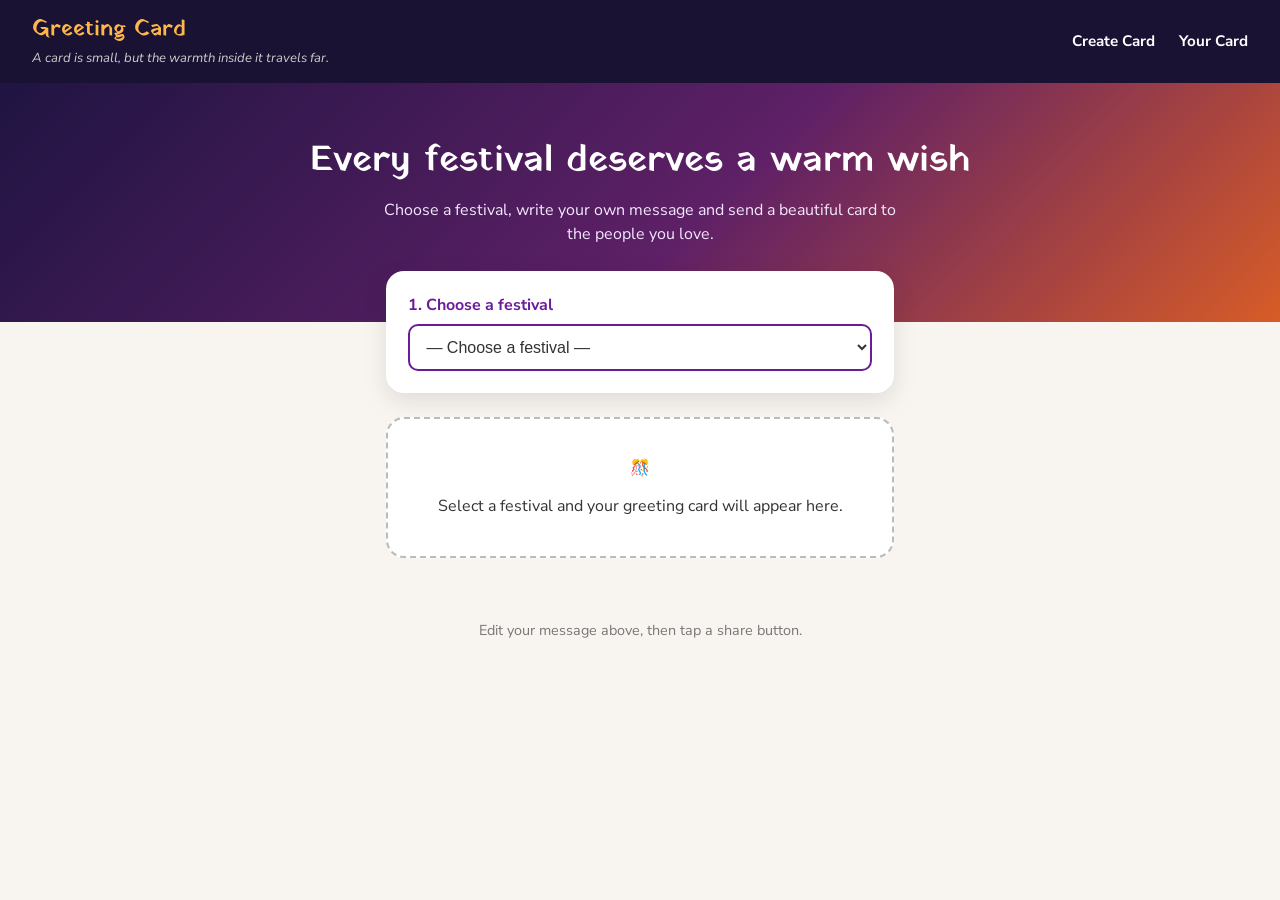
==== index.html @ 6ba58499 "Update link to point to index.html" ====
<!DOCTYPE html>
<html lang="en">
<head>
<meta charset="UTF-8">
<meta name="viewport" content="width=device-width, initial-scale=1">
<meta name="color-scheme" content="light">
<title>Festival Greeting Card Maker</title>
<link href="https://fonts.googleapis.com/css2?family=Nunito+Sans:wght@400;600;700&family=Yatra+One&display=swap" rel="stylesheet">
<link rel="stylesheet" href="flix.css">
</head>
<body>

<nav>
  <div class="brand">
    <strong>Greeting Card</strong>
    <span>A card is small, but the warmth inside it travels far.</span>
  </div>
  <div class="nav-links">
    <a href="index.html">Create Card</a>
    <a href="greetnav.html#holi">Your Card</a>
  </div>
</nav>

<header>
  <h1>Every festival deserves a warm wish</h1>
  <p>Choose a festival, write your own message and send a beautiful card to the people you love.</p>
</header>

<main>
  <div class="box">
    <label for="festival">1. Choose a festival</label>
    <select id="festival">
      <option value="" disabled selected>— Choose a festival —</option>
      <option value="custom"> Make your own card </option>
      <optgroup label="Hindu">
        <option value="diwali">Diwali</option>
        <option value="holi">Holi</option>
        <option value="rakhi">Raksha Bandhan</option>
        <option value="navratri">Navratri</option>
        <option value="dussehra">Dussehra</option>
        <option value="janmashtami">Janmashtami</option>
        <option value="durga">Durga Puja</option>
        <option value="ganesh">Ganesh Chaturthi</option>
        <option value="lohri">Lohri</option>
        <option value="pongal">Pongal</option>
        <option value="onam">Onam</option>
        <option value="chhath">Chhath Puja</option>
      </optgroup>
      <optgroup label="Muslim">
        <option value="eidfitr">Eid ul-Fitr</option>
        <option value="eidadha">Eid ul-Adha</option>
      </optgroup>
      <optgroup label="Sikh, Buddhist and Jain">
        <option value="gurpurab">Guru Nanak Jayanti</option>
        <option value="baisakhi">Baisakhi</option>
        <option value="buddha">Buddha Purnima</option>
        <option value="mahavir">Mahavir Jayanti</option>
      </optgroup>
      <optgroup label="Christian">
        <option value="christmas">Christmas</option>
        <option value="easter">Easter</option>
      </optgroup>
      <optgroup label="National and General">
        <option value="newyear">New Year</option>
        <option value="independence">Independence Day</option>
        <option value="republic">Republic Day</option>
      </optgroup>
    </select>
  </div>

  <div class="box empty">
    <p>🎊</p>
    <p>Select a festival and your greeting card will appear here.</p>
  </div>

<form id="custom" action="https://wa.me/" target="_blank" style="--c:#6a1b9a">
  <h2>Make Your Own Card</h2>
  <div class="face">
    <span class="deco d1">🎉</span><span class="deco d2">✨</span><span class="deco d3">🎉</span>
    <textarea name="text" rows="12" aria-label="Card message">🎉 Your Title Here 🎉

Dear Friend,
Write your own wish here.

With love, Your Name

Make your own card: https://greeting-card-maker-with-custom-sha.vercel.app/#custom</textarea>
  </div>
  <p class="about"><strong>Your own wish</strong><br>Write any message you like. The card link is in the last line, so it goes along when you share.</p>
  <div class="share-section">
    <span class="share-title">Share on:</span>
    <div class="share-buttons">
      <button type="submit" class="btn-wa">WhatsApp</button>
      <button type="submit" class="btn-x" formaction="https://twitter.com/intent/tweet">Post on X</button>
      <button type="submit" class="btn-fb" formaction="https://www.facebook.com/">Facebook</button>
      <button type="submit" class="btn-ig" formaction="https://www.instagram.com/">Instagram</button>
      <button type="submit" class="btn-sc" formaction="https://www.snapchat.com/">Snapchat</button>
    </div>
  </div>
</form>
<form id="diwali" action="https://wa.me/" target="_blank" style="--c:#f57c00">
  <h2>Diwali</h2>
  <div class="face">
    <span class="deco d1">🪔</span><span class="deco d2">✨</span><span class="deco d3">🪔</span>
    <textarea name="text" rows="12" aria-label="Card message">🪔 Happy Diwali 🪔

Dear Friend,
"Wish the divine lights of Diwali bring peace, prosperity,health,and love to your life."

With love, Your Name

Make your own card: https://greeting-card-maker-with-custom-sha.vercel.app/#diwali</textarea>
  </div>
  <p class="about"><strong>Festival of Lights</strong><br>Celebrated in October or November. Homes glow with diyas and rangoli, families share sweets and pray to Goddess Lakshmi. It marks the victory of light over darkness and Lord Rama’s return to Ayodhya.</p>
  <div class="share-section">
    <span class="share-title">Share on:</span>
    <div class="share-buttons">
      <button type="submit" class="btn-wa">WhatsApp</button>
      <button type="submit" class="btn-x" formaction="https://twitter.com/intent/tweet">Post on X</button>
      <button type="submit" class="btn-fb" formaction="https://www.facebook.com/">Facebook</button>
      <button type="submit" class="btn-ig" formaction="https://www.instagram.com/">Instagram</button>
      <button type="submit" class="btn-sc" formaction="https://www.snapchat.com/">Snapchat</button>
    </div>
  </div>
</form>
<form id="holi" action="https://wa.me/" target="_blank" style="--c:#d81b60">
  <h2>Holi</h2>
  <div class="face">
    <span class="deco d1">🎨</span><span class="deco d2">💦</span><span class="deco d3">🎨</span>
    <textarea name="text" rows="12" aria-label="Card message">🎨 Happy Holi 🎨

Dear Friend,
“Life is a canvas, and today every colour is welcome.”

With love, Your Name

Make your own card: https://greeting-card-maker-with-custom-sha.vercel.app/#holi</textarea>
  </div>
  <p class="about"><strong>Festival of Colours</strong><br>Celebrated in March. People play with colours, sing and share sweets to welcome spring. It begins with Holika Dahan, the victory of good over evil.</p>
  <div class="share-section">
    <span class="share-title">Share on:</span>
    <div class="share-buttons">
      <button type="submit" class="btn-wa">WhatsApp</button>
      <button type="submit" class="btn-x" formaction="https://twitter.com/intent/tweet">Post on X</button>
      <button type="submit" class="btn-fb" formaction="https://www.facebook.com/">Facebook</button>
      <button type="submit" class="btn-ig" formaction="https://www.instagram.com/">Instagram</button>
      <button type="submit" class="btn-sc" formaction="https://www.snapchat.com/">Snapchat</button>
    </div>
  </div>
</form>
<form id="rakhi" action="https://wa.me/" target="_blank" style="--c:#c2185b">
  <h2>Raksha Bandhan</h2>
  <div class="face">
    <span class="deco d1">🎀</span><span class="deco d2">💛</span><span class="deco d3">🎀</span>
    <textarea name="text" rows="12" aria-label="Card message">🎀 Happy Raksha Bandhan 🎀

Dear Brother/Sister,
“Some bonds need no words, only a thread, a smile and a promise.”

With love, Your Name

Make your own card: https://greeting-card-maker-with-custom-sha.vercel.app/#rakhi</textarea>
  </div>
  <p class="about"><strong>Bond of Brother and Sister</strong><br>Celebrated in August. Sisters tie a rakhi on their brothers’ wrists, and brothers promise love, care and protection.</p>
  <div class="share-section">
    <span class="share-title">Share on:</span>
    <div class="share-buttons">
      <button type="submit" class="btn-wa">WhatsApp</button>
      <button type="submit" class="btn-x" formaction="https://twitter.com/intent/tweet">Post on X</button>
      <button type="submit" class="btn-fb" formaction="https://www.facebook.com/">Facebook</button>
      <button type="submit" class="btn-ig" formaction="https://www.instagram.com/">Instagram</button>
      <button type="submit" class="btn-sc" formaction="https://www.snapchat.com/">Snapchat</button>
    </div>
  </div>
</form>
<form id="navratri" action="https://wa.me/" target="_blank" style="--c:#e53935">
  <h2>Navratri</h2>
  <div class="face">
    <span class="deco d1">🔱</span><span class="deco d2">🌺</span><span class="deco d3">🔱</span>
    <textarea name="text" rows="12" aria-label="Card message">🔱 Happy Navratri 🔱

Dear Friend,
“Faith lights the nine nights, and courage carries you through all the days.”

With love, Your Name

Make your own card: https://greeting-card-maker-with-custom-sha.vercel.app/#navratri</textarea>
  </div>
  <p class="about"><strong>Nine Nights of the Goddess</strong><br>Nine nights of worship of Goddess Durga, with fasting, garba and dandiya raas in the evenings.</p>
  <div class="share-section">
    <span class="share-title">Share on:</span>
    <div class="share-buttons">
      <button type="submit" class="btn-wa">WhatsApp</button>
      <button type="submit" class="btn-x" formaction="https://twitter.com/intent/tweet">Post on X</button>
      <button type="submit" class="btn-fb" formaction="https://www.facebook.com/">Facebook</button>
      <button type="submit" class="btn-ig" formaction="https://www.instagram.com/">Instagram</button>
      <button type="submit" class="btn-sc" formaction="https://www.snapchat.com/">Snapchat</button>
    </div>
  </div>
</form>
<form id="dussehra" action="https://wa.me/" target="_blank" style="--c:#bf360c">
  <h2>Dussehra</h2>
  <div class="face">
    <span class="deco d1">🏹</span><span class="deco d2">🔥</span><span class="deco d3">🏹</span>
    <textarea name="text" rows="12" aria-label="Card message">🏹 Happy Dussehra 🏹

Dear Friend,
“Every Ravan inside us falls when truth and kindness stand tall.”

With love, Your Name

Make your own card: https://greeting-card-maker-with-custom-sha.vercel.app/#dussehra</textarea>
  </div>
  <p class="about"><strong>Victory of Good over Evil</strong><br>Marks Lord Rama’s victory over Ravana. Effigies of Ravana are burnt on the tenth day after Navratri.</p>
  <div class="share-section">
    <span class="share-title">Share on:</span>
    <div class="share-buttons">
      <button type="submit" class="btn-wa">WhatsApp</button>
      <button type="submit" class="btn-x" formaction="https://twitter.com/intent/tweet">Post on X</button>
      <button type="submit" class="btn-fb" formaction="https://www.facebook.com/">Facebook</button>
      <button type="submit" class="btn-ig" formaction="https://www.instagram.com/">Instagram</button>
      <button type="submit" class="btn-sc" formaction="https://www.snapchat.com/">Snapchat</button>
    </div>
  </div>
</form>
<form id="janmashtami" action="https://wa.me/" target="_blank" style="--c:#1e5aa8">
  <h2>Janmashtami</h2>
  <div class="face">
    <span class="deco d1">🦚</span><span class="deco d2">🪈</span><span class="deco d3">🦚</span>
    <textarea name="text" rows="12" aria-label="Card message">🦚 Happy Janmashtami 🦚

Dear Friend,
“Do your best, let go of the rest, and keep smiling like Krishna.”

With love, Your Name

Make your own card: https://greeting-card-maker-with-custom-sha.vercel.app/#janmashtami</textarea>
  </div>
  <p class="about"><strong>Birth of Lord Krishna</strong><br>Celebrated with fasting, bhajans, midnight prayers and the dahi handi pot-breaking fun.</p>
  <div class="share-section">
    <span class="share-title">Share on:</span>
    <div class="share-buttons">
      <button type="submit" class="btn-wa">WhatsApp</button>
      <button type="submit" class="btn-x" formaction="https://twitter.com/intent/tweet">Post on X</button>
      <button type="submit" class="btn-fb" formaction="https://www.facebook.com/">Facebook</button>
      <button type="submit" class="btn-ig" formaction="https://www.instagram.com/">Instagram</button>
      <button type="submit" class="btn-sc" formaction="https://www.snapchat.com/">Snapchat</button>
    </div>
  </div>
</form>
<form id="durga" action="https://wa.me/" target="_blank" style="--c:#c62828">
  <h2>Durga Puja</h2>
  <div class="face">
    <span class="deco d1">🌺</span><span class="deco d2">🥁</span><span class="deco d3">🌺</span>
    <textarea name="text" rows="12" aria-label="Card message">🌺 Shubho Durga Puja 🌺

Dear Friend,
“May Maa Durga give you the strength to face every storm with grace.”

With love, Your Name

Make your own card: https://greeting-card-maker-with-custom-sha.vercel.app/#durga</textarea>
  </div>
  <p class="about"><strong>Festival of Goddess Durga</strong><br>Most popular in Bengal. Grand pandals, dhak drums, dhunuchi dance and sindoor khela over five days.</p>
  <div class="share-section">
    <span class="share-title">Share on:</span>
    <div class="share-buttons">
      <button type="submit" class="btn-wa">WhatsApp</button>
      <button type="submit" class="btn-x" formaction="https://twitter.com/intent/tweet">Post on X</button>
      <button type="submit" class="btn-fb" formaction="https://www.facebook.com/">Facebook</button>
      <button type="submit" class="btn-ig" formaction="https://www.instagram.com/">Instagram</button>
      <button type="submit" class="btn-sc" formaction="https://www.snapchat.com/">Snapchat</button>
    </div>
  </div>
</form>
<form id="ganesh" action="https://wa.me/" target="_blank" style="--c:#ef6c00">
  <h2>Ganesh Chaturthi</h2>
  <div class="face">
    <span class="deco d1">🌼</span><span class="deco d2">🙏</span><span class="deco d3">🌼</span>
    <textarea name="text" rows="12" aria-label="Card message">🌼 Ganesh Chaturthi 🌼

Dear Friend,
“Begin with a prayer, walk with patience, and every obstacle will make way.”

Ganpati Bappa Morya! Your Name

Make your own card: https://greeting-card-maker-with-custom-sha.vercel.app/#ganesh</textarea>
  </div>
  <p class="about"><strong>Birthday of Lord Ganesha</strong><br>Ganesha idols are welcomed at home for a few days, offered modaks, and then immersed in water with cheers of Ganpati Bappa Morya.</p>
  <div class="share-section">
    <span class="share-title">Share on:</span>
    <div class="share-buttons">
      <button type="submit" class="btn-wa">WhatsApp</button>
      <button type="submit" class="btn-x" formaction="https://twitter.com/intent/tweet">Post on X</button>
      <button type="submit" class="btn-fb" formaction="https://www.facebook.com/">Facebook</button>
      <button type="submit" class="btn-ig" formaction="https://www.instagram.com/">Instagram</button>
      <button type="submit" class="btn-sc" formaction="https://www.snapchat.com/">Snapchat</button>
    </div>
  </div>
</form>
<form id="lohri" action="https://wa.me/" target="_blank" style="--c:#e64a19">
  <h2>Lohri</h2>
  <div class="face">
    <span class="deco d1">🔥</span><span class="deco d2">🍿</span><span class="deco d3">🔥</span>
    <textarea name="text" rows="12" aria-label="Card message">🔥 Happy Lohri 🔥

Dear Friend,
“May the Lohri bonfire burn away your worries and warm every heart.”

With love, Your Name

Make your own card: https://greeting-card-maker-with-custom-sha.vercel.app/#lohri</textarea>
  </div>
  <p class="about"><strong>Winter Harvest Bonfire</strong><br>Celebrated in mid-January, mainly in Punjab. People dance bhangra around a bonfire and offer peanuts, rewri and popcorn.</p>
  <div class="share-section">
    <span class="share-title">Share on:</span>
    <div class="share-buttons">
      <button type="submit" class="btn-wa">WhatsApp</button>
      <button type="submit" class="btn-x" formaction="https://twitter.com/intent/tweet">Post on X</button>
      <button type="submit" class="btn-fb" formaction="https://www.facebook.com/">Facebook</button>
      <button type="submit" class="btn-ig" formaction="https://www.instagram.com/">Instagram</button>
      <button type="submit" class="btn-sc" formaction="https://www.snapchat.com/">Snapchat</button>
    </div>
  </div>
</form>
<form id="pongal" action="https://wa.me/" target="_blank" style="--c:#f57f17">
  <h2>Pongal</h2>
  <div class="face">
    <span class="deco d1">🍯</span><span class="deco d2">🌞</span><span class="deco d3">🌾</span>
    <textarea name="text" rows="12" aria-label="Card message">🍯 Happy Pongal 🌾

Dear Friend,
“As the pot overflows, may your home overflow with joy and plenty.”

With love, Your Name

Make your own card: https://greeting-card-maker-with-custom-sha.vercel.app/#pongal</textarea>
  </div>
  <p class="about"><strong>Tamil Harvest Festival</strong><br>A four-day festival in January. Fresh rice is cooked until the pot overflows, to thank the Sun God and the farmers.</p>
  <div class="share-section">
    <span class="share-title">Share on:</span>
    <div class="share-buttons">
      <button type="submit" class="btn-wa">WhatsApp</button>
      <button type="submit" class="btn-x" formaction="https://twitter.com/intent/tweet">Post on X</button>
      <button type="submit" class="btn-fb" formaction="https://www.facebook.com/">Facebook</button>
      <button type="submit" class="btn-ig" formaction="https://www.instagram.com/">Instagram</button>
      <button type="submit" class="btn-sc" formaction="https://www.snapchat.com/">Snapchat</button>
    </div>
  </div>
</form>
<form id="onam" action="https://wa.me/" target="_blank" style="--c:#2e7d32">
  <h2>Onam</h2>
  <div class="face">
    <span class="deco d1">🌼</span><span class="deco d2">🛶</span><span class="deco d3">🌼</span>
    <textarea name="text" rows="12" aria-label="Card message">🌼 Happy Onam 🌼

Dear Friend,
“May the flower carpet at your door bring a year full of colour.”

With love, Your Name

Make your own card: https://greeting-card-maker-with-custom-sha.vercel.app/#onam</textarea>
  </div>
  <p class="about"><strong>Harvest Festival of Kerala</strong><br>Celebrated with pookalam flower carpets, the grand sadya feast, boat races and folk dances.</p>
  <div class="share-section">
    <span class="share-title">Share on:</span>
    <div class="share-buttons">
      <button type="submit" class="btn-wa">WhatsApp</button>
      <button type="submit" class="btn-x" formaction="https://twitter.com/intent/tweet">Post on X</button>
      <button type="submit" class="btn-fb" formaction="https://www.facebook.com/">Facebook</button>
      <button type="submit" class="btn-ig" formaction="https://www.instagram.com/">Instagram</button>
      <button type="submit" class="btn-sc" formaction="https://www.snapchat.com/">Snapchat</button>
    </div>
  </div>
</form>
<form id="chhath" action="https://wa.me/" target="_blank" style="--c:#ff8f00">
  <h2>Chhath Puja</h2>
  <div class="face">
    <span class="deco d1">🌅</span><span class="deco d2">☀️</span><span class="deco d3">🪔</span>
    <textarea name="text" rows="12" aria-label="Card message">🌅 Happy Chhath Puja 🪔

Dear Friend,
“Bowing to the rising sun, may your life glow with health, faith and joy.”

With love, Your Name

Make your own card: https://greeting-card-maker-with-custom-sha.vercel.app/#chhath</textarea>
  </div>
  <p class="about"><strong>Worship of the Sun God</strong><br>A four-day festival celebrated in October or November, mainly in Bihar, Jharkhand and eastern Uttar Pradesh. Devotees fast and offer arghya to the setting and rising sun at rivers and ponds, thanking Surya Dev and Chhathi Maiya.</p>
  <div class="share-section">
    <span class="share-title">Share on:</span>
    <div class="share-buttons">
      <button type="submit" class="btn-wa">WhatsApp</button>
      <button type="submit" class="btn-x" formaction="https://twitter.com/intent/tweet">Post on X</button>
      <button type="submit" class="btn-fb" formaction="https://www.facebook.com/">Facebook</button>
      <button type="submit" class="btn-ig" formaction="https://www.instagram.com/">Instagram</button>
      <button type="submit" class="btn-sc" formaction="https://www.snapchat.com/">Snapchat</button>
    </div>
  </div>
</form>
<form id="eidfitr" action="https://wa.me/" target="_blank" style="--c:#00796b">
  <h2>Eid ul-Fitr</h2>
  <div class="face">
    <span class="deco d1">🌙</span><span class="deco d2">⭐</span><span class="deco d3">🌙</span>
    <textarea name="text" rows="12" aria-label="Card message">🌙 Eid Mubarak 🌙

Dear Friend,
“After a month of patience, may Allah reward you with joy beyond measure.”

With love, Your Name

Make your own card: https://greeting-card-maker-with-custom-sha.vercel.app/#eidfitr</textarea>
  </div>
  <p class="about"><strong>Festival of Breaking the Fast</strong><br>Marks the end of Ramadan. People offer special prayers, wear new clothes, share sheer khurma and give charity to the needy.</p>
  <div class="share-section">
    <span class="share-title">Share on:</span>
    <div class="share-buttons">
      <button type="submit" class="btn-wa">WhatsApp</button>
      <button type="submit" class="btn-x" formaction="https://twitter.com/intent/tweet">Post on X</button>
      <button type="submit" class="btn-fb" formaction="https://www.facebook.com/">Facebook</button>
      <button type="submit" class="btn-ig" formaction="https://www.instagram.com/">Instagram</button>
      <button type="submit" class="btn-sc" formaction="https://www.snapchat.com/">Snapchat</button>
    </div>
  </div>
</form>
<form id="eidadha" action="https://wa.me/" target="_blank" style="--c:#00695c">
  <h2>Eid ul-Adha</h2>
  <div class="face">
    <span class="deco d1">🕌</span><span class="deco d2">🌙</span><span class="deco d3">🕌</span>
    <textarea name="text" rows="12" aria-label="Card message">🕌 Eid ul-Adha Mubarak 🕌

Dear Friend,
“May your sacrifices turn into blessings and your heart stay generous.”

With love, Your Name

Make your own card: https://greeting-card-maker-with-custom-sha.vercel.app/#eidadha</textarea>
  </div>
  <p class="about"><strong>Festival of Sacrifice</strong><br>Remembers Prophet Ibrahim’s devotion to Allah. Meat is shared with family, friends and the poor.</p>
  <div class="share-section">
    <span class="share-title">Share on:</span>
    <div class="share-buttons">
      <button type="submit" class="btn-wa">WhatsApp</button>
      <button type="submit" class="btn-x" formaction="https://twitter.com/intent/tweet">Post on X</button>
      <button type="submit" class="btn-fb" formaction="https://www.facebook.com/">Facebook</button>
      <button type="submit" class="btn-ig" formaction="https://www.instagram.com/">Instagram</button>
      <button type="submit" class="btn-sc" formaction="https://www.snapchat.com/">Snapchat</button>
    </div>
  </div>
</form>
<form id="gurpurab" action="https://wa.me/" target="_blank" style="--c:#1565c0">
  <h2>Guru Nanak Jayanti</h2>
  <div class="face">
    <span class="deco d1">☬</span><span class="deco d2">🌟</span><span class="deco d3">☬</span>
    <textarea name="text" rows="12" aria-label="Card message">☬ Guru Nanak Jayanti ☬

Dear Friend,
“Walk in the light of Guru Nanak: be honest, be kind, serve everyone.”

Waheguru Ji Ka Khalsa. Your Name

Make your own card: https://greeting-card-maker-with-custom-sha.vercel.app/#gurpurab</textarea>
  </div>
  <p class="about"><strong>Birth of Guru Nanak Dev Ji</strong><br>Celebrated with prabhat pheris, kirtan and langar at gurdwaras. It remembers the teachings of honest work, sharing and equality.</p>
  <div class="share-section">
    <span class="share-title">Share on:</span>
    <div class="share-buttons">
      <button type="submit" class="btn-wa">WhatsApp</button>
      <button type="submit" class="btn-x" formaction="https://twitter.com/intent/tweet">Post on X</button>
      <button type="submit" class="btn-fb" formaction="https://www.facebook.com/">Facebook</button>
      <button type="submit" class="btn-ig" formaction="https://www.instagram.com/">Instagram</button>
      <button type="submit" class="btn-sc" formaction="https://www.snapchat.com/">Snapchat</button>
    </div>
  </div>
</form>
<form id="baisakhi" action="https://wa.me/" target="_blank" style="--c:#ef9a00">
  <h2>Baisakhi</h2>
  <div class="face">
    <span class="deco d1">🌾</span><span class="deco d2">🥁</span><span class="deco d3">🌾</span>
    <textarea name="text" rows="12" aria-label="Card message">🌾 Happy Baisakhi 🌾

Dear Friend,
“May golden fields of wheat bring golden days of joy to your family.”

With love, Your Name

Make your own card: https://greeting-card-maker-with-custom-sha.vercel.app/#baisakhi</textarea>
  </div>
  <p class="about"><strong>Sikh New Year and Harvest</strong><br>Celebrated on 13 or 14 April. It marks the harvest and the founding of the Khalsa in 1699, with bhangra, fairs and gurdwara visits.</p>
  <div class="share-section">
    <span class="share-title">Share on:</span>
    <div class="share-buttons">
      <button type="submit" class="btn-wa">WhatsApp</button>
      <button type="submit" class="btn-x" formaction="https://twitter.com/intent/tweet">Post on X</button>
      <button type="submit" class="btn-fb" formaction="https://www.facebook.com/">Facebook</button>
      <button type="submit" class="btn-ig" formaction="https://www.instagram.com/">Instagram</button>
      <button type="submit" class="btn-sc" formaction="https://www.snapchat.com/">Snapchat</button>
    </div>
  </div>
</form>
<form id="buddha" action="https://wa.me/" target="_blank" style="--c:#ff9800">
  <h2>Buddha Purnima</h2>
  <div class="face">
    <span class="deco d1">☸️</span><span class="deco d2">🕯️</span><span class="deco d3">☸️</span>
    <textarea name="text" rows="12" aria-label="Card message">☸️ Happy Buddha Purnima ☸️

Dear Friend,
“Peace comes from within. May you find it in every quiet moment.”

With love, Your Name

Make your own card: https://greeting-card-maker-with-custom-sha.vercel.app/#buddha</textarea>
  </div>
  <p class="about"><strong>Birth of Gautama Buddha</strong><br>Celebrated on the full moon of Vaishakha with meditation, prayers and acts of kindness.</p>
  <div class="share-section">
    <span class="share-title">Share on:</span>
    <div class="share-buttons">
      <button type="submit" class="btn-wa">WhatsApp</button>
      <button type="submit" class="btn-x" formaction="https://twitter.com/intent/tweet">Post on X</button>
      <button type="submit" class="btn-fb" formaction="https://www.facebook.com/">Facebook</button>
      <button type="submit" class="btn-ig" formaction="https://www.instagram.com/">Instagram</button>
      <button type="submit" class="btn-sc" formaction="https://www.snapchat.com/">Snapchat</button>
    </div>
  </div>
</form>
<form id="mahavir" action="https://wa.me/" target="_blank" style="--c:#8e24aa">
  <h2>Mahavir Jayanti</h2>
  <div class="face">
    <span class="deco d1">🪷</span><span class="deco d2">🕊️</span><span class="deco d3">🪷</span>
    <textarea name="text" rows="12" aria-label="Card message">🪷 Mahavir Jayanti 🪷

Dear Friend,
“Live and let live. May kindness be the path you choose each day.”

With love, Your Name

Make your own card: https://greeting-card-maker-with-custom-sha.vercel.app/#mahavir</textarea>
  </div>
  <p class="about"><strong>Birth of Lord Mahavir</strong><br>A Jain festival of processions and prayers, remembering the teachings of ahimsa (non-violence) and truth.</p>
  <div class="share-section">
    <span class="share-title">Share on:</span>
    <div class="share-buttons">
      <button type="submit" class="btn-wa">WhatsApp</button>
      <button type="submit" class="btn-x" formaction="https://twitter.com/intent/tweet">Post on X</button>
      <button type="submit" class="btn-fb" formaction="https://www.facebook.com/">Facebook</button>
      <button type="submit" class="btn-ig" formaction="https://www.instagram.com/">Instagram</button>
      <button type="submit" class="btn-sc" formaction="https://www.snapchat.com/">Snapchat</button>
    </div>
  </div>
</form>
<form id="christmas" action="https://wa.me/" target="_blank" style="--c:#b71c1c">
  <h2>Christmas</h2>
  <div class="face">
    <span class="deco d1">🎄</span><span class="deco d2">🎁</span><span class="deco d3">❄️</span>
    <textarea name="text" rows="12" aria-label="Card message">🎄 Merry Christmas ❄️

Dear Friend,
“May the warmth of Christmas stay in your heart long after the lights fade.”

With love, Your Name

Make your own card: https://greeting-card-maker-with-custom-sha.vercel.app/#christmas</textarea>
  </div>
  <p class="about"><strong>Birth of Jesus Christ</strong><br>Celebrated on 25 December with church services, carols, the Christmas tree, gifts and a family feast.</p>
  <div class="share-section">
    <span class="share-title">Share on:</span>
    <div class="share-buttons">
      <button type="submit" class="btn-wa">WhatsApp</button>
      <button type="submit" class="btn-x" formaction="https://twitter.com/intent/tweet">Post on X</button>
      <button type="submit" class="btn-fb" formaction="https://www.facebook.com/">Facebook</button>
      <button type="submit" class="btn-ig" formaction="https://www.instagram.com/">Instagram</button>
      <button type="submit" class="btn-sc" formaction="https://www.snapchat.com/">Snapchat</button>
    </div>
  </div>
</form>
<form id="easter" action="https://wa.me/" target="_blank" style="--c:#ab47bc">
  <h2>Easter</h2>
  <div class="face">
    <span class="deco d1">🐣</span><span class="deco d2">🌷</span><span class="deco d3">🐣</span>
    <textarea name="text" rows="12" aria-label="Card message">🐣 Happy Easter 🐣

Dear Friend,
“Every ending hides a new beginning. Wishing you hope and a fresh start.”

With love, Your Name

Make your own card: https://greeting-card-maker-with-custom-sha.vercel.app/#easter</textarea>
  </div>
  <p class="about"><strong>Resurrection of Jesus</strong><br>Celebrated after Good Friday with church services, Easter eggs and family gatherings. It is a symbol of hope and new life.</p>
  <div class="share-section">
    <span class="share-title">Share on:</span>
    <div class="share-buttons">
      <button type="submit" class="btn-wa">WhatsApp</button>
      <button type="submit" class="btn-x" formaction="https://twitter.com/intent/tweet">Post on X</button>
      <button type="submit" class="btn-fb" formaction="https://www.facebook.com/">Facebook</button>
      <button type="submit" class="btn-ig" formaction="https://www.instagram.com/">Instagram</button>
      <button type="submit" class="btn-sc" formaction="https://www.snapchat.com/">Snapchat</button>
    </div>
  </div>
</form>
<form id="newyear" action="https://wa.me/" target="_blank" style="--c:#3949ab">
  <h2>New Year</h2>
  <div class="face">
    <span class="deco d1">🎆</span><span class="deco d2">🎉</span><span class="deco d3">🎇</span>
    <textarea name="text" rows="12" aria-label="Card message">🎆 Happy New Year 🎇

Dear Friend,
“A new year is a blank page. Write something you will be proud of.”

With love, Your Name

Make your own card: https://greeting-card-maker-with-custom-sha.vercel.app/#newyear</textarea>
  </div>
  <p class="about"><strong>First Day of the Year</strong><br>Celebrated on 1 January with countdowns, fireworks, parties and fresh resolutions.</p>
  <div class="share-section">
    <span class="share-title">Share on:</span>
    <div class="share-buttons">
      <button type="submit" class="btn-wa">WhatsApp</button>
      <button type="submit" class="btn-x" formaction="https://twitter.com/intent/tweet">Post on X</button>
      <button type="submit" class="btn-fb" formaction="https://www.facebook.com/">Facebook</button>
      <button type="submit" class="btn-ig" formaction="https://www.instagram.com/">Instagram</button>
      <button type="submit" class="btn-sc" formaction="https://www.snapchat.com/">Snapchat</button>
    </div>
  </div>
</form>
<form id="independence" action="https://wa.me/" target="_blank" style="--c:#e8710a">
  <h2>Independence Day</h2>
  <div class="face">
    <span class="deco d1">🇮🇳</span><span class="deco d2">🕊️</span><span class="deco d3">🇮🇳</span>
    <textarea name="text" rows="12" aria-label="Card message">🇮🇳 Happy Independence Day 🇮🇳

Dear Friend,
“Proud of our past, hopeful for our future. Jai Hind!”

With love, Your Name

Make your own card: https://greeting-card-maker-with-custom-sha.vercel.app/#independence</textarea>
  </div>
  <p class="about"><strong>15 August 1947</strong><br>The day India became free from British rule. The Prime Minister hoists the flag at the Red Fort and the nation sings with pride.</p>
  <div class="share-section">
    <span class="share-title">Share on:</span>
    <div class="share-buttons">
      <button type="submit" class="btn-wa">WhatsApp</button>
      <button type="submit" class="btn-x" formaction="https://twitter.com/intent/tweet">Post on X</button>
      <button type="submit" class="btn-fb" formaction="https://www.facebook.com/">Facebook</button>
      <button type="submit" class="btn-ig" formaction="https://www.instagram.com/">Instagram</button>
      <button type="submit" class="btn-sc" formaction="https://www.snapchat.com/">Snapchat</button>
    </div>
  </div>
</form>
<form id="republic" action="https://wa.me/" target="_blank" style="--c:#138808">
  <h2>Republic Day</h2>
  <div class="face">
    <span class="deco d1">🎖️</span><span class="deco d2">🇮🇳</span><span class="deco d3">🎖️</span>
    <textarea name="text" rows="12" aria-label="Card message">🎖️ Happy Republic Day 🎖️

Dear Friend,
“Freedom is a gift, and our Constitution is its promise. Let us keep it alive.”

With love, Your Name

Make your own card: https://greeting-card-maker-with-custom-sha.vercel.app/#republic</textarea>
  </div>
  <p class="about"><strong>26 January 1950</strong><br>The day the Constitution of India came into effect. Celebrated with a grand parade on Kartavya Path in Delhi.</p>
  <div class="share-section">
    <span class="share-title">Share on:</span>
    <div class="share-buttons">
      <button type="submit" class="btn-wa">WhatsApp</button>
      <button type="submit" class="btn-x" formaction="https://twitter.com/intent/tweet">Post on X</button>
      <button type="submit" class="btn-fb" formaction="https://www.facebook.com/">Facebook</button>
      <button type="submit" class="btn-ig" formaction="https://www.instagram.com/">Instagram</button>
      <button type="submit" class="btn-sc" formaction="https://www.snapchat.com/">Snapchat</button>
    </div>
  </div>
</form>
</main>

<footer>
  <p>Edit your message above, then tap a share button.</p>
</footer>

</body>
</html>
---- flix.css ----
/* Colors & Base */
:root {
  --main: #6a1b9a;
  --bg: #f8f5f0;
  color-scheme: light;
}

* {
  box-sizing: border-box;
}

body {
  margin: 0;
  font-family: "Nunito Sans", Arial, sans-serif;
  background: var(--bg);
  color: #333;
}

nav {
  background: #191233;
  color:red;
  padding: 0.9rem 2rem;
  display: flex;
  justify-content: space-between;
  align-items: center;
  flex-wrap: wrap;
  gap: 1rem;
}

nav .brand strong {
  display: block;
  font: 1.35rem "Yatra One", Georgia, serif;
  color: #ffb74d;
}

nav .brand span {
  font-size: 0.82rem;
  color: #ccc;
  font-style: italic;
}

nav .nav-links {
  display: flex;
  gap: 1.5rem;
}

nav .nav-links a {
  color: white;
  text-decoration: none;
  font-weight: 700;
  font-size: 0.95rem;
}

nav .nav-links a:hover {
  color: #ffb74d;
}

header {
  text-align: center;
  color: white;
  padding: 3.2rem 1rem 4.8rem;
  background: linear-gradient(135deg, #1f1442 0%, #5e2066 55%, #d85c27 100%);
}

header h1 {
  margin: 0 0 0.6rem;
  font: 2.3rem "Yatra One", Georgia, serif;
}

header p {
  margin: 0 auto;
  max-width: 520px;
  font-size: 1rem;
  line-height: 1.5;
  color: #f3e8ff;
}

main {
  max-width: 540px;
  margin: -3.2rem auto 2rem;
  padding: 0 1rem;
}

.box, form {
  background: white;
  padding: 1.4rem;
  margin-bottom: 1.5rem;
  border-radius: 18px;
  box-shadow: 0 8px 24px rgba(0, 0, 0, 0.1);
}

label {
  display: block;
  margin-bottom: 0.5rem;
  font-weight: bold;
  color: var(--main);
}

select {
  width: 100%;
  padding: 0.75rem;
  font-size: 1rem;
  border: 2px solid var(--main);
  border-radius: 10px;
  background: white;
  color: #333;
}

.empty {
  text-align: center;
  border: 2px dashed #bbb;
  box-shadow: none;
}

form {
  display: none;
  border-top: 6px solid var(--c);
}

.saved-page form {
  border-top: 0;
  padding: 0.6rem;
}

body:has(option:checked:not([disabled])) .empty {
  display: none;
}

h2 {
  margin: 0 0 0.8rem;
  font: 1.5rem "Yatra One", Georgia, serif;
  color: var(--c);
}

/* Card Face */
.face {
  position: relative;
  padding: 2.6rem 1.2rem 2.2rem;
  border-radius: 14px;
  overflow: hidden;
  border: 2px solid rgba(255, 255, 255, 0.45);
  background: linear-gradient(135deg, var(--c), #7b1fa2);
}

.deco {
  position: absolute;
  font-size: 1.8rem;
}
.d1 { top: 10px; left: 14px; }
.d2 { top: 10px; right: 14px; }
.d3 { bottom: 10px; right: 14px; }

textarea {
  display: block;
  width: 100%;
  padding: 0.5rem;
  font: 1.15rem/1.65 "Nunito Sans", Georgia, serif;
  text-align: center;
  color: white;
  background: transparent;
  border: 0;
  resize: none;
}

textarea:focus {
  outline: 1px dashed rgba(255, 255, 255, 0.6);
}

.about {
  margin: 1rem 0.4rem 0;
  padding: 0.8rem 1rem;
  background: #faf7fd;
  border-left: 4px solid var(--c);
  border-radius: 8px;
  font-size: 0.9rem;
}

.share-section {
  margin: 1rem 0.4rem 0.4rem;
  padding-top: 0.9rem;
  border-top: 1px solid #eee;
}

.share-title {
  display: block;
  font-size: 0.8rem;
  font-weight: bold;
  color: #666;
  margin-bottom: 0.5rem;
}

.share-buttons {
  display: flex;
  flex-wrap: wrap;
  gap: 0.45rem;
}

.share-buttons button {
  flex: 1 1 auto;
  margin: 0;
  padding: 0.45rem 0.75rem;
  font-size: 0.84rem;
  font-weight: bold;
  color: white;
  border: 0;
  border-radius: 6px;
  cursor: pointer;
}

.btn-wa { background: #25D366; }
.btn-x  { background: #14171A; }
.btn-fb { background: #1877F2; }
.btn-ig { background: #E1306C; }
.btn-sc { background: #FFFC00; color: #111 !important; }
.btn-ms { background: #0084FF; }

.share-buttons button:hover {
  opacity: 0.88;
}

footer {
  text-align: center;
  padding: 1rem;
  color: #777;
  font-size: 0.9rem;
}

@media print {
  nav, header, .box, .about, .share-section, footer {
    display: none;
  }
  form {
    box-shadow: none;
  }
}

/* Show card on greetnav.html via #hash, or default to #holi if no hash */
form:target {
  display: block;
}

.saved-page:not(:has(form:target)) #holi {
  display: block;
}

/* Show selected festival on greet.html */
body:not(.saved-page):has(option[value=custom]:checked) #custom,
body:not(.saved-page):has(option[value=diwali]:checked) #diwali,
body:not(.saved-page):has(option[value=holi]:checked) #holi,
body:not(.saved-page):has(option[value=rakhi]:checked) #rakhi,
body:not(.saved-page):has(option[value=navratri]:checked) #navratri,
body:not(.saved-page):has(option[value=dussehra]:checked) #dussehra,
body:not(.saved-page):has(option[value=janmashtami]:checked) #janmashtami,
body:not(.saved-page):has(option[value=durga]:checked) #durga,
body:not(.saved-page):has(option[value=ganesh]:checked) #ganesh,
body:not(.saved-page):has(option[value=lohri]:checked) #lohri,
body:not(.saved-page):has(option[value=pongal]:checked) #pongal,
body:not(.saved-page):has(option[value=onam]:checked) #onam,
body:not(.saved-page):has(option[value=chhath]:checked) #chhath,
body:not(.saved-page):has(option[value=eidfitr]:checked) #eidfitr,
body:not(.saved-page):has(option[value=eidadha]:checked) #eidadha,
body:not(.saved-page):has(option[value=gurpurab]:checked) #gurpurab,
body:not(.saved-page):has(option[value=baisakhi]:checked) #baisakhi,
body:not(.saved-page):has(option[value=buddha]:checked) #buddha,
body:not(.saved-page):has(option[value=mahavir]:checked) #mahavir,
body:not(.saved-page):has(option[value=christmas]:checked) #christmas,
body:not(.saved-page):has(option[value=easter]:checked) #easter,
body:not(.saved-page):has(option[value=newyear]:checked) #newyear,
body:not(.saved-page):has(option[value=independence]:checked) #independence,
body:not(.saved-page):has(option[value=republic]:checked) #republic {
  display: block;
}
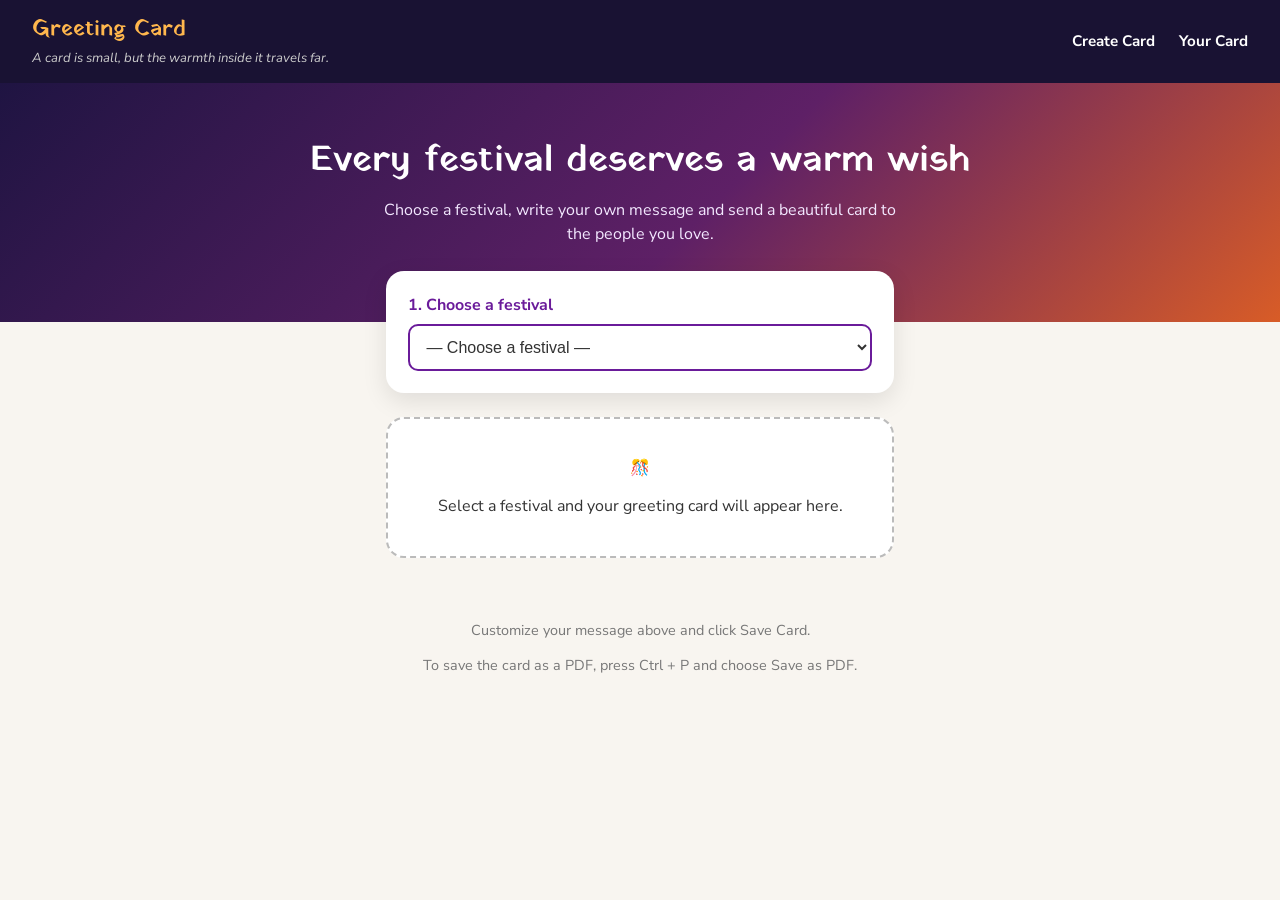
==== commit 8e0a13e2: "Modify footer text for card saving instructions Updated footer instructions for saving cards." ====
--- a/index.html
+++ b/index.html
@@ -9,6 +9,7 @@
 <link rel="stylesheet" href="flix.css">
 </head>
 <body>
+<input type="checkbox" id="saved" hidden>
 
 <nav>
   <div class="brand">
@@ -87,16 +88,18 @@
 Make your own card: https://greeting-card-maker-with-custom-sha.vercel.app/#custom</textarea>
   </div>
   <p class="about"><strong>Your own wish</strong><br>Write any message you like. The card link is in the last line, so it goes along when you share.</p>
-  <div class="share-section">
-    <span class="share-title">Share on:</span>
-    <div class="share-buttons">
-      <button type="submit" class="btn-wa">WhatsApp</button>
-      <button type="submit" class="btn-x" formaction="https://twitter.com/intent/tweet">Post on X</button>
-      <button type="submit" class="btn-fb" formaction="https://www.facebook.com/">Facebook</button>
-      <button type="submit" class="btn-ig" formaction="https://www.instagram.com/">Instagram</button>
-      <button type="submit" class="btn-sc" formaction="https://www.snapchat.com/">Snapchat</button>
-    </div>
-  </div>
+  <label for="saved" class="save-btn">Save Card</label>
+  <div class="share-section">
+    <span class="share-title">Share on:</span>
+    <div class="share-buttons">
+      <button type="submit" class="btn-wa">WhatsApp</button>
+      <button type="submit" class="btn-x" formaction="https://twitter.com/intent/tweet">Post on X</button>
+      <button type="submit" class="btn-fb" formaction="https://www.facebook.com/">Facebook</button>
+      <button type="submit" class="btn-ig" formaction="https://www.instagram.com/">Instagram</button>
+      <button type="submit" class="btn-sc" formaction="https://www.snapchat.com/">Snapchat</button>
+    </div>
+  </div>
+  <label for="saved" class="edit-btn">✏️ Edit again</label>
 </form>
 <form id="diwali" action="https://wa.me/" target="_blank" style="--c:#f57c00">
   <h2>Diwali</h2>
@@ -112,16 +115,18 @@
 Make your own card: https://greeting-card-maker-with-custom-sha.vercel.app/#diwali</textarea>
   </div>
   <p class="about"><strong>Festival of Lights</strong><br>Celebrated in October or November. Homes glow with diyas and rangoli, families share sweets and pray to Goddess Lakshmi. It marks the victory of light over darkness and Lord Rama’s return to Ayodhya.</p>
-  <div class="share-section">
-    <span class="share-title">Share on:</span>
-    <div class="share-buttons">
-      <button type="submit" class="btn-wa">WhatsApp</button>
-      <button type="submit" class="btn-x" formaction="https://twitter.com/intent/tweet">Post on X</button>
-      <button type="submit" class="btn-fb" formaction="https://www.facebook.com/">Facebook</button>
-      <button type="submit" class="btn-ig" formaction="https://www.instagram.com/">Instagram</button>
-      <button type="submit" class="btn-sc" formaction="https://www.snapchat.com/">Snapchat</button>
-    </div>
-  </div>
+  <label for="saved" class="save-btn">Save Card</label>
+  <div class="share-section">
+    <span class="share-title">Share on:</span>
+    <div class="share-buttons">
+      <button type="submit" class="btn-wa">WhatsApp</button>
+      <button type="submit" class="btn-x" formaction="https://twitter.com/intent/tweet">Post on X</button>
+      <button type="submit" class="btn-fb" formaction="https://www.facebook.com/">Facebook</button>
+      <button type="submit" class="btn-ig" formaction="https://www.instagram.com/">Instagram</button>
+      <button type="submit" class="btn-sc" formaction="https://www.snapchat.com/">Snapchat</button>
+    </div>
+  </div>
+  <label for="saved" class="edit-btn">✏️ Edit again</label>
 </form>
 <form id="holi" action="https://wa.me/" target="_blank" style="--c:#d81b60">
   <h2>Holi</h2>
@@ -137,16 +142,18 @@
 Make your own card: https://greeting-card-maker-with-custom-sha.vercel.app/#holi</textarea>
   </div>
   <p class="about"><strong>Festival of Colours</strong><br>Celebrated in March. People play with colours, sing and share sweets to welcome spring. It begins with Holika Dahan, the victory of good over evil.</p>
-  <div class="share-section">
-    <span class="share-title">Share on:</span>
-    <div class="share-buttons">
-      <button type="submit" class="btn-wa">WhatsApp</button>
-      <button type="submit" class="btn-x" formaction="https://twitter.com/intent/tweet">Post on X</button>
-      <button type="submit" class="btn-fb" formaction="https://www.facebook.com/">Facebook</button>
-      <button type="submit" class="btn-ig" formaction="https://www.instagram.com/">Instagram</button>
-      <button type="submit" class="btn-sc" formaction="https://www.snapchat.com/">Snapchat</button>
-    </div>
-  </div>
+  <label for="saved" class="save-btn">Save Card</label>
+  <div class="share-section">
+    <span class="share-title">Share on:</span>
+    <div class="share-buttons">
+      <button type="submit" class="btn-wa">WhatsApp</button>
+      <button type="submit" class="btn-x" formaction="https://twitter.com/intent/tweet">Post on X</button>
+      <button type="submit" class="btn-fb" formaction="https://www.facebook.com/">Facebook</button>
+      <button type="submit" class="btn-ig" formaction="https://www.instagram.com/">Instagram</button>
+      <button type="submit" class="btn-sc" formaction="https://www.snapchat.com/">Snapchat</button>
+    </div>
+  </div>
+  <label for="saved" class="edit-btn">✏️ Edit again</label>
 </form>
 <form id="rakhi" action="https://wa.me/" target="_blank" style="--c:#c2185b">
   <h2>Raksha Bandhan</h2>
@@ -162,16 +169,18 @@
 Make your own card: https://greeting-card-maker-with-custom-sha.vercel.app/#rakhi</textarea>
   </div>
   <p class="about"><strong>Bond of Brother and Sister</strong><br>Celebrated in August. Sisters tie a rakhi on their brothers’ wrists, and brothers promise love, care and protection.</p>
-  <div class="share-section">
-    <span class="share-title">Share on:</span>
-    <div class="share-buttons">
-      <button type="submit" class="btn-wa">WhatsApp</button>
-      <button type="submit" class="btn-x" formaction="https://twitter.com/intent/tweet">Post on X</button>
-      <button type="submit" class="btn-fb" formaction="https://www.facebook.com/">Facebook</button>
-      <button type="submit" class="btn-ig" formaction="https://www.instagram.com/">Instagram</button>
-      <button type="submit" class="btn-sc" formaction="https://www.snapchat.com/">Snapchat</button>
-    </div>
-  </div>
+  <label for="saved" class="save-btn">Save Card</label>
+  <div class="share-section">
+    <span class="share-title">Share on:</span>
+    <div class="share-buttons">
+      <button type="submit" class="btn-wa">WhatsApp</button>
+      <button type="submit" class="btn-x" formaction="https://twitter.com/intent/tweet">Post on X</button>
+      <button type="submit" class="btn-fb" formaction="https://www.facebook.com/">Facebook</button>
+      <button type="submit" class="btn-ig" formaction="https://www.instagram.com/">Instagram</button>
+      <button type="submit" class="btn-sc" formaction="https://www.snapchat.com/">Snapchat</button>
+    </div>
+  </div>
+  <label for="saved" class="edit-btn">✏️ Edit again</label>
 </form>
 <form id="navratri" action="https://wa.me/" target="_blank" style="--c:#e53935">
   <h2>Navratri</h2>
@@ -187,16 +196,18 @@
 Make your own card: https://greeting-card-maker-with-custom-sha.vercel.app/#navratri</textarea>
   </div>
   <p class="about"><strong>Nine Nights of the Goddess</strong><br>Nine nights of worship of Goddess Durga, with fasting, garba and dandiya raas in the evenings.</p>
-  <div class="share-section">
-    <span class="share-title">Share on:</span>
-    <div class="share-buttons">
-      <button type="submit" class="btn-wa">WhatsApp</button>
-      <button type="submit" class="btn-x" formaction="https://twitter.com/intent/tweet">Post on X</button>
-      <button type="submit" class="btn-fb" formaction="https://www.facebook.com/">Facebook</button>
-      <button type="submit" class="btn-ig" formaction="https://www.instagram.com/">Instagram</button>
-      <button type="submit" class="btn-sc" formaction="https://www.snapchat.com/">Snapchat</button>
-    </div>
-  </div>
+  <label for="saved" class="save-btn">Save Card</label>
+  <div class="share-section">
+    <span class="share-title">Share on:</span>
+    <div class="share-buttons">
+      <button type="submit" class="btn-wa">WhatsApp</button>
+      <button type="submit" class="btn-x" formaction="https://twitter.com/intent/tweet">Post on X</button>
+      <button type="submit" class="btn-fb" formaction="https://www.facebook.com/">Facebook</button>
+      <button type="submit" class="btn-ig" formaction="https://www.instagram.com/">Instagram</button>
+      <button type="submit" class="btn-sc" formaction="https://www.snapchat.com/">Snapchat</button>
+    </div>
+  </div>
+  <label for="saved" class="edit-btn">✏️ Edit again</label>
 </form>
 <form id="dussehra" action="https://wa.me/" target="_blank" style="--c:#bf360c">
   <h2>Dussehra</h2>
@@ -212,16 +223,18 @@
 Make your own card: https://greeting-card-maker-with-custom-sha.vercel.app/#dussehra</textarea>
   </div>
   <p class="about"><strong>Victory of Good over Evil</strong><br>Marks Lord Rama’s victory over Ravana. Effigies of Ravana are burnt on the tenth day after Navratri.</p>
-  <div class="share-section">
-    <span class="share-title">Share on:</span>
-    <div class="share-buttons">
-      <button type="submit" class="btn-wa">WhatsApp</button>
-      <button type="submit" class="btn-x" formaction="https://twitter.com/intent/tweet">Post on X</button>
-      <button type="submit" class="btn-fb" formaction="https://www.facebook.com/">Facebook</button>
-      <button type="submit" class="btn-ig" formaction="https://www.instagram.com/">Instagram</button>
-      <button type="submit" class="btn-sc" formaction="https://www.snapchat.com/">Snapchat</button>
-    </div>
-  </div>
+  <label for="saved" class="save-btn">Save Card</label>
+  <div class="share-section">
+    <span class="share-title">Share on:</span>
+    <div class="share-buttons">
+      <button type="submit" class="btn-wa">WhatsApp</button>
+      <button type="submit" class="btn-x" formaction="https://twitter.com/intent/tweet">Post on X</button>
+      <button type="submit" class="btn-fb" formaction="https://www.facebook.com/">Facebook</button>
+      <button type="submit" class="btn-ig" formaction="https://www.instagram.com/">Instagram</button>
+      <button type="submit" class="btn-sc" formaction="https://www.snapchat.com/">Snapchat</button>
+    </div>
+  </div>
+  <label for="saved" class="edit-btn">✏️ Edit again</label>
 </form>
 <form id="janmashtami" action="https://wa.me/" target="_blank" style="--c:#1e5aa8">
   <h2>Janmashtami</h2>
@@ -237,16 +250,18 @@
 Make your own card: https://greeting-card-maker-with-custom-sha.vercel.app/#janmashtami</textarea>
   </div>
   <p class="about"><strong>Birth of Lord Krishna</strong><br>Celebrated with fasting, bhajans, midnight prayers and the dahi handi pot-breaking fun.</p>
-  <div class="share-section">
-    <span class="share-title">Share on:</span>
-    <div class="share-buttons">
-      <button type="submit" class="btn-wa">WhatsApp</button>
-      <button type="submit" class="btn-x" formaction="https://twitter.com/intent/tweet">Post on X</button>
-      <button type="submit" class="btn-fb" formaction="https://www.facebook.com/">Facebook</button>
-      <button type="submit" class="btn-ig" formaction="https://www.instagram.com/">Instagram</button>
-      <button type="submit" class="btn-sc" formaction="https://www.snapchat.com/">Snapchat</button>
-    </div>
-  </div>
+  <label for="saved" class="save-btn">Save Card</label>
+  <div class="share-section">
+    <span class="share-title">Share on:</span>
+    <div class="share-buttons">
+      <button type="submit" class="btn-wa">WhatsApp</button>
+      <button type="submit" class="btn-x" formaction="https://twitter.com/intent/tweet">Post on X</button>
+      <button type="submit" class="btn-fb" formaction="https://www.facebook.com/">Facebook</button>
+      <button type="submit" class="btn-ig" formaction="https://www.instagram.com/">Instagram</button>
+      <button type="submit" class="btn-sc" formaction="https://www.snapchat.com/">Snapchat</button>
+    </div>
+  </div>
+  <label for="saved" class="edit-btn">✏️ Edit again</label>
 </form>
 <form id="durga" action="https://wa.me/" target="_blank" style="--c:#c62828">
   <h2>Durga Puja</h2>
@@ -262,16 +277,18 @@
 Make your own card: https://greeting-card-maker-with-custom-sha.vercel.app/#durga</textarea>
   </div>
   <p class="about"><strong>Festival of Goddess Durga</strong><br>Most popular in Bengal. Grand pandals, dhak drums, dhunuchi dance and sindoor khela over five days.</p>
-  <div class="share-section">
-    <span class="share-title">Share on:</span>
-    <div class="share-buttons">
-      <button type="submit" class="btn-wa">WhatsApp</button>
-      <button type="submit" class="btn-x" formaction="https://twitter.com/intent/tweet">Post on X</button>
-      <button type="submit" class="btn-fb" formaction="https://www.facebook.com/">Facebook</button>
-      <button type="submit" class="btn-ig" formaction="https://www.instagram.com/">Instagram</button>
-      <button type="submit" class="btn-sc" formaction="https://www.snapchat.com/">Snapchat</button>
-    </div>
-  </div>
+  <label for="saved" class="save-btn">Save Card</label>
+  <div class="share-section">
+    <span class="share-title">Share on:</span>
+    <div class="share-buttons">
+      <button type="submit" class="btn-wa">WhatsApp</button>
+      <button type="submit" class="btn-x" formaction="https://twitter.com/intent/tweet">Post on X</button>
+      <button type="submit" class="btn-fb" formaction="https://www.facebook.com/">Facebook</button>
+      <button type="submit" class="btn-ig" formaction="https://www.instagram.com/">Instagram</button>
+      <button type="submit" class="btn-sc" formaction="https://www.snapchat.com/">Snapchat</button>
+    </div>
+  </div>
+  <label for="saved" class="edit-btn">✏️ Edit again</label>
 </form>
 <form id="ganesh" action="https://wa.me/" target="_blank" style="--c:#ef6c00">
   <h2>Ganesh Chaturthi</h2>
@@ -287,16 +304,18 @@
 Make your own card: https://greeting-card-maker-with-custom-sha.vercel.app/#ganesh</textarea>
   </div>
   <p class="about"><strong>Birthday of Lord Ganesha</strong><br>Ganesha idols are welcomed at home for a few days, offered modaks, and then immersed in water with cheers of Ganpati Bappa Morya.</p>
-  <div class="share-section">
-    <span class="share-title">Share on:</span>
-    <div class="share-buttons">
-      <button type="submit" class="btn-wa">WhatsApp</button>
-      <button type="submit" class="btn-x" formaction="https://twitter.com/intent/tweet">Post on X</button>
-      <button type="submit" class="btn-fb" formaction="https://www.facebook.com/">Facebook</button>
-      <button type="submit" class="btn-ig" formaction="https://www.instagram.com/">Instagram</button>
-      <button type="submit" class="btn-sc" formaction="https://www.snapchat.com/">Snapchat</button>
-    </div>
-  </div>
+  <label for="saved" class="save-btn">Save Card</label>
+  <div class="share-section">
+    <span class="share-title">Share on:</span>
+    <div class="share-buttons">
+      <button type="submit" class="btn-wa">WhatsApp</button>
+      <button type="submit" class="btn-x" formaction="https://twitter.com/intent/tweet">Post on X</button>
+      <button type="submit" class="btn-fb" formaction="https://www.facebook.com/">Facebook</button>
+      <button type="submit" class="btn-ig" formaction="https://www.instagram.com/">Instagram</button>
+      <button type="submit" class="btn-sc" formaction="https://www.snapchat.com/">Snapchat</button>
+    </div>
+  </div>
+  <label for="saved" class="edit-btn">✏️ Edit again</label>
 </form>
 <form id="lohri" action="https://wa.me/" target="_blank" style="--c:#e64a19">
   <h2>Lohri</h2>
@@ -312,16 +331,18 @@
 Make your own card: https://greeting-card-maker-with-custom-sha.vercel.app/#lohri</textarea>
   </div>
   <p class="about"><strong>Winter Harvest Bonfire</strong><br>Celebrated in mid-January, mainly in Punjab. People dance bhangra around a bonfire and offer peanuts, rewri and popcorn.</p>
-  <div class="share-section">
-    <span class="share-title">Share on:</span>
-    <div class="share-buttons">
-      <button type="submit" class="btn-wa">WhatsApp</button>
-      <button type="submit" class="btn-x" formaction="https://twitter.com/intent/tweet">Post on X</button>
-      <button type="submit" class="btn-fb" formaction="https://www.facebook.com/">Facebook</button>
-      <button type="submit" class="btn-ig" formaction="https://www.instagram.com/">Instagram</button>
-      <button type="submit" class="btn-sc" formaction="https://www.snapchat.com/">Snapchat</button>
-    </div>
-  </div>
+  <label for="saved" class="save-btn">Save Card</label>
+  <div class="share-section">
+    <span class="share-title">Share on:</span>
+    <div class="share-buttons">
+      <button type="submit" class="btn-wa">WhatsApp</button>
+      <button type="submit" class="btn-x" formaction="https://twitter.com/intent/tweet">Post on X</button>
+      <button type="submit" class="btn-fb" formaction="https://www.facebook.com/">Facebook</button>
+      <button type="submit" class="btn-ig" formaction="https://www.instagram.com/">Instagram</button>
+      <button type="submit" class="btn-sc" formaction="https://www.snapchat.com/">Snapchat</button>
+    </div>
+  </div>
+  <label for="saved" class="edit-btn">✏️ Edit again</label>
 </form>
 <form id="pongal" action="https://wa.me/" target="_blank" style="--c:#f57f17">
   <h2>Pongal</h2>
@@ -337,16 +358,18 @@
 Make your own card: https://greeting-card-maker-with-custom-sha.vercel.app/#pongal</textarea>
   </div>
   <p class="about"><strong>Tamil Harvest Festival</strong><br>A four-day festival in January. Fresh rice is cooked until the pot overflows, to thank the Sun God and the farmers.</p>
-  <div class="share-section">
-    <span class="share-title">Share on:</span>
-    <div class="share-buttons">
-      <button type="submit" class="btn-wa">WhatsApp</button>
-      <button type="submit" class="btn-x" formaction="https://twitter.com/intent/tweet">Post on X</button>
-      <button type="submit" class="btn-fb" formaction="https://www.facebook.com/">Facebook</button>
-      <button type="submit" class="btn-ig" formaction="https://www.instagram.com/">Instagram</button>
-      <button type="submit" class="btn-sc" formaction="https://www.snapchat.com/">Snapchat</button>
-    </div>
-  </div>
+  <label for="saved" class="save-btn">Save Card</label>
+  <div class="share-section">
+    <span class="share-title">Share on:</span>
+    <div class="share-buttons">
+      <button type="submit" class="btn-wa">WhatsApp</button>
+      <button type="submit" class="btn-x" formaction="https://twitter.com/intent/tweet">Post on X</button>
+      <button type="submit" class="btn-fb" formaction="https://www.facebook.com/">Facebook</button>
+      <button type="submit" class="btn-ig" formaction="https://www.instagram.com/">Instagram</button>
+      <button type="submit" class="btn-sc" formaction="https://www.snapchat.com/">Snapchat</button>
+    </div>
+  </div>
+  <label for="saved" class="edit-btn">✏️ Edit again</label>
 </form>
 <form id="onam" action="https://wa.me/" target="_blank" style="--c:#2e7d32">
   <h2>Onam</h2>
@@ -362,16 +385,18 @@
 Make your own card: https://greeting-card-maker-with-custom-sha.vercel.app/#onam</textarea>
   </div>
   <p class="about"><strong>Harvest Festival of Kerala</strong><br>Celebrated with pookalam flower carpets, the grand sadya feast, boat races and folk dances.</p>
-  <div class="share-section">
-    <span class="share-title">Share on:</span>
-    <div class="share-buttons">
-      <button type="submit" class="btn-wa">WhatsApp</button>
-      <button type="submit" class="btn-x" formaction="https://twitter.com/intent/tweet">Post on X</button>
-      <button type="submit" class="btn-fb" formaction="https://www.facebook.com/">Facebook</button>
-      <button type="submit" class="btn-ig" formaction="https://www.instagram.com/">Instagram</button>
-      <button type="submit" class="btn-sc" formaction="https://www.snapchat.com/">Snapchat</button>
-    </div>
-  </div>
+  <label for="saved" class="save-btn">Save Card</label>
+  <div class="share-section">
+    <span class="share-title">Share on:</span>
+    <div class="share-buttons">
+      <button type="submit" class="btn-wa">WhatsApp</button>
+      <button type="submit" class="btn-x" formaction="https://twitter.com/intent/tweet">Post on X</button>
+      <button type="submit" class="btn-fb" formaction="https://www.facebook.com/">Facebook</button>
+      <button type="submit" class="btn-ig" formaction="https://www.instagram.com/">Instagram</button>
+      <button type="submit" class="btn-sc" formaction="https://www.snapchat.com/">Snapchat</button>
+    </div>
+  </div>
+  <label for="saved" class="edit-btn">✏️ Edit again</label>
 </form>
 <form id="chhath" action="https://wa.me/" target="_blank" style="--c:#ff8f00">
   <h2>Chhath Puja</h2>
@@ -387,16 +412,18 @@
 Make your own card: https://greeting-card-maker-with-custom-sha.vercel.app/#chhath</textarea>
   </div>
   <p class="about"><strong>Worship of the Sun God</strong><br>A four-day festival celebrated in October or November, mainly in Bihar, Jharkhand and eastern Uttar Pradesh. Devotees fast and offer arghya to the setting and rising sun at rivers and ponds, thanking Surya Dev and Chhathi Maiya.</p>
-  <div class="share-section">
-    <span class="share-title">Share on:</span>
-    <div class="share-buttons">
-      <button type="submit" class="btn-wa">WhatsApp</button>
-      <button type="submit" class="btn-x" formaction="https://twitter.com/intent/tweet">Post on X</button>
-      <button type="submit" class="btn-fb" formaction="https://www.facebook.com/">Facebook</button>
-      <button type="submit" class="btn-ig" formaction="https://www.instagram.com/">Instagram</button>
-      <button type="submit" class="btn-sc" formaction="https://www.snapchat.com/">Snapchat</button>
-    </div>
-  </div>
+  <label for="saved" class="save-btn">Save Card</label>
+  <div class="share-section">
+    <span class="share-title">Share on:</span>
+    <div class="share-buttons">
+      <button type="submit" class="btn-wa">WhatsApp</button>
+      <button type="submit" class="btn-x" formaction="https://twitter.com/intent/tweet">Post on X</button>
+      <button type="submit" class="btn-fb" formaction="https://www.facebook.com/">Facebook</button>
+      <button type="submit" class="btn-ig" formaction="https://www.instagram.com/">Instagram</button>
+      <button type="submit" class="btn-sc" formaction="https://www.snapchat.com/">Snapchat</button>
+    </div>
+  </div>
+  <label for="saved" class="edit-btn">✏️ Edit again</label>
 </form>
 <form id="eidfitr" action="https://wa.me/" target="_blank" style="--c:#00796b">
   <h2>Eid ul-Fitr</h2>
@@ -412,16 +439,18 @@
 Make your own card: https://greeting-card-maker-with-custom-sha.vercel.app/#eidfitr</textarea>
   </div>
   <p class="about"><strong>Festival of Breaking the Fast</strong><br>Marks the end of Ramadan. People offer special prayers, wear new clothes, share sheer khurma and give charity to the needy.</p>
-  <div class="share-section">
-    <span class="share-title">Share on:</span>
-    <div class="share-buttons">
-      <button type="submit" class="btn-wa">WhatsApp</button>
-      <button type="submit" class="btn-x" formaction="https://twitter.com/intent/tweet">Post on X</button>
-      <button type="submit" class="btn-fb" formaction="https://www.facebook.com/">Facebook</button>
-      <button type="submit" class="btn-ig" formaction="https://www.instagram.com/">Instagram</button>
-      <button type="submit" class="btn-sc" formaction="https://www.snapchat.com/">Snapchat</button>
-    </div>
-  </div>
+  <label for="saved" class="save-btn">Save Card</label>
+  <div class="share-section">
+    <span class="share-title">Share on:</span>
+    <div class="share-buttons">
+      <button type="submit" class="btn-wa">WhatsApp</button>
+      <button type="submit" class="btn-x" formaction="https://twitter.com/intent/tweet">Post on X</button>
+      <button type="submit" class="btn-fb" formaction="https://www.facebook.com/">Facebook</button>
+      <button type="submit" class="btn-ig" formaction="https://www.instagram.com/">Instagram</button>
+      <button type="submit" class="btn-sc" formaction="https://www.snapchat.com/">Snapchat</button>
+    </div>
+  </div>
+  <label for="saved" class="edit-btn">✏️ Edit again</label>
 </form>
 <form id="eidadha" action="https://wa.me/" target="_blank" style="--c:#00695c">
   <h2>Eid ul-Adha</h2>
@@ -437,16 +466,18 @@
 Make your own card: https://greeting-card-maker-with-custom-sha.vercel.app/#eidadha</textarea>
   </div>
   <p class="about"><strong>Festival of Sacrifice</strong><br>Remembers Prophet Ibrahim’s devotion to Allah. Meat is shared with family, friends and the poor.</p>
-  <div class="share-section">
-    <span class="share-title">Share on:</span>
-    <div class="share-buttons">
-      <button type="submit" class="btn-wa">WhatsApp</button>
-      <button type="submit" class="btn-x" formaction="https://twitter.com/intent/tweet">Post on X</button>
-      <button type="submit" class="btn-fb" formaction="https://www.facebook.com/">Facebook</button>
-      <button type="submit" class="btn-ig" formaction="https://www.instagram.com/">Instagram</button>
-      <button type="submit" class="btn-sc" formaction="https://www.snapchat.com/">Snapchat</button>
-    </div>
-  </div>
+  <label for="saved" class="save-btn">Save Card</label>
+  <div class="share-section">
+    <span class="share-title">Share on:</span>
+    <div class="share-buttons">
+      <button type="submit" class="btn-wa">WhatsApp</button>
+      <button type="submit" class="btn-x" formaction="https://twitter.com/intent/tweet">Post on X</button>
+      <button type="submit" class="btn-fb" formaction="https://www.facebook.com/">Facebook</button>
+      <button type="submit" class="btn-ig" formaction="https://www.instagram.com/">Instagram</button>
+      <button type="submit" class="btn-sc" formaction="https://www.snapchat.com/">Snapchat</button>
+    </div>
+  </div>
+  <label for="saved" class="edit-btn">✏️ Edit again</label>
 </form>
 <form id="gurpurab" action="https://wa.me/" target="_blank" style="--c:#1565c0">
   <h2>Guru Nanak Jayanti</h2>
@@ -462,16 +493,18 @@
 Make your own card: https://greeting-card-maker-with-custom-sha.vercel.app/#gurpurab</textarea>
   </div>
   <p class="about"><strong>Birth of Guru Nanak Dev Ji</strong><br>Celebrated with prabhat pheris, kirtan and langar at gurdwaras. It remembers the teachings of honest work, sharing and equality.</p>
-  <div class="share-section">
-    <span class="share-title">Share on:</span>
-    <div class="share-buttons">
-      <button type="submit" class="btn-wa">WhatsApp</button>
-      <button type="submit" class="btn-x" formaction="https://twitter.com/intent/tweet">Post on X</button>
-      <button type="submit" class="btn-fb" formaction="https://www.facebook.com/">Facebook</button>
-      <button type="submit" class="btn-ig" formaction="https://www.instagram.com/">Instagram</button>
-      <button type="submit" class="btn-sc" formaction="https://www.snapchat.com/">Snapchat</button>
-    </div>
-  </div>
+  <label for="saved" class="save-btn">Save Card</label>
+  <div class="share-section">
+    <span class="share-title">Share on:</span>
+    <div class="share-buttons">
+      <button type="submit" class="btn-wa">WhatsApp</button>
+      <button type="submit" class="btn-x" formaction="https://twitter.com/intent/tweet">Post on X</button>
+      <button type="submit" class="btn-fb" formaction="https://www.facebook.com/">Facebook</button>
+      <button type="submit" class="btn-ig" formaction="https://www.instagram.com/">Instagram</button>
+      <button type="submit" class="btn-sc" formaction="https://www.snapchat.com/">Snapchat</button>
+    </div>
+  </div>
+  <label for="saved" class="edit-btn">✏️ Edit again</label>
 </form>
 <form id="baisakhi" action="https://wa.me/" target="_blank" style="--c:#ef9a00">
   <h2>Baisakhi</h2>
@@ -487,16 +520,18 @@
 Make your own card: https://greeting-card-maker-with-custom-sha.vercel.app/#baisakhi</textarea>
   </div>
   <p class="about"><strong>Sikh New Year and Harvest</strong><br>Celebrated on 13 or 14 April. It marks the harvest and the founding of the Khalsa in 1699, with bhangra, fairs and gurdwara visits.</p>
-  <div class="share-section">
-    <span class="share-title">Share on:</span>
-    <div class="share-buttons">
-      <button type="submit" class="btn-wa">WhatsApp</button>
-      <button type="submit" class="btn-x" formaction="https://twitter.com/intent/tweet">Post on X</button>
-      <button type="submit" class="btn-fb" formaction="https://www.facebook.com/">Facebook</button>
-      <button type="submit" class="btn-ig" formaction="https://www.instagram.com/">Instagram</button>
-      <button type="submit" class="btn-sc" formaction="https://www.snapchat.com/">Snapchat</button>
-    </div>
-  </div>
+  <label for="saved" class="save-btn">Save Card</label>
+  <div class="share-section">
+    <span class="share-title">Share on:</span>
+    <div class="share-buttons">
+      <button type="submit" class="btn-wa">WhatsApp</button>
+      <button type="submit" class="btn-x" formaction="https://twitter.com/intent/tweet">Post on X</button>
+      <button type="submit" class="btn-fb" formaction="https://www.facebook.com/">Facebook</button>
+      <button type="submit" class="btn-ig" formaction="https://www.instagram.com/">Instagram</button>
+      <button type="submit" class="btn-sc" formaction="https://www.snapchat.com/">Snapchat</button>
+    </div>
+  </div>
+  <label for="saved" class="edit-btn">✏️ Edit again</label>
 </form>
 <form id="buddha" action="https://wa.me/" target="_blank" style="--c:#ff9800">
   <h2>Buddha Purnima</h2>
@@ -512,16 +547,18 @@
 Make your own card: https://greeting-card-maker-with-custom-sha.vercel.app/#buddha</textarea>
   </div>
   <p class="about"><strong>Birth of Gautama Buddha</strong><br>Celebrated on the full moon of Vaishakha with meditation, prayers and acts of kindness.</p>
-  <div class="share-section">
-    <span class="share-title">Share on:</span>
-    <div class="share-buttons">
-      <button type="submit" class="btn-wa">WhatsApp</button>
-      <button type="submit" class="btn-x" formaction="https://twitter.com/intent/tweet">Post on X</button>
-      <button type="submit" class="btn-fb" formaction="https://www.facebook.com/">Facebook</button>
-      <button type="submit" class="btn-ig" formaction="https://www.instagram.com/">Instagram</button>
-      <button type="submit" class="btn-sc" formaction="https://www.snapchat.com/">Snapchat</button>
-    </div>
-  </div>
+  <label for="saved" class="save-btn">Save Card</label>
+  <div class="share-section">
+    <span class="share-title">Share on:</span>
+    <div class="share-buttons">
+      <button type="submit" class="btn-wa">WhatsApp</button>
+      <button type="submit" class="btn-x" formaction="https://twitter.com/intent/tweet">Post on X</button>
+      <button type="submit" class="btn-fb" formaction="https://www.facebook.com/">Facebook</button>
+      <button type="submit" class="btn-ig" formaction="https://www.instagram.com/">Instagram</button>
+      <button type="submit" class="btn-sc" formaction="https://www.snapchat.com/">Snapchat</button>
+    </div>
+  </div>
+  <label for="saved" class="edit-btn">✏️ Edit again</label>
 </form>
 <form id="mahavir" action="https://wa.me/" target="_blank" style="--c:#8e24aa">
   <h2>Mahavir Jayanti</h2>
@@ -537,16 +574,18 @@
 Make your own card: https://greeting-card-maker-with-custom-sha.vercel.app/#mahavir</textarea>
   </div>
   <p class="about"><strong>Birth of Lord Mahavir</strong><br>A Jain festival of processions and prayers, remembering the teachings of ahimsa (non-violence) and truth.</p>
-  <div class="share-section">
-    <span class="share-title">Share on:</span>
-    <div class="share-buttons">
-      <button type="submit" class="btn-wa">WhatsApp</button>
-      <button type="submit" class="btn-x" formaction="https://twitter.com/intent/tweet">Post on X</button>
-      <button type="submit" class="btn-fb" formaction="https://www.facebook.com/">Facebook</button>
-      <button type="submit" class="btn-ig" formaction="https://www.instagram.com/">Instagram</button>
-      <button type="submit" class="btn-sc" formaction="https://www.snapchat.com/">Snapchat</button>
-    </div>
-  </div>
+  <label for="saved" class="save-btn">Save Card</label>
+  <div class="share-section">
+    <span class="share-title">Share on:</span>
+    <div class="share-buttons">
+      <button type="submit" class="btn-wa">WhatsApp</button>
+      <button type="submit" class="btn-x" formaction="https://twitter.com/intent/tweet">Post on X</button>
+      <button type="submit" class="btn-fb" formaction="https://www.facebook.com/">Facebook</button>
+      <button type="submit" class="btn-ig" formaction="https://www.instagram.com/">Instagram</button>
+      <button type="submit" class="btn-sc" formaction="https://www.snapchat.com/">Snapchat</button>
+    </div>
+  </div>
+  <label for="saved" class="edit-btn">✏️ Edit again</label>
 </form>
 <form id="christmas" action="https://wa.me/" target="_blank" style="--c:#b71c1c">
   <h2>Christmas</h2>
@@ -562,16 +601,18 @@
 Make your own card: https://greeting-card-maker-with-custom-sha.vercel.app/#christmas</textarea>
   </div>
   <p class="about"><strong>Birth of Jesus Christ</strong><br>Celebrated on 25 December with church services, carols, the Christmas tree, gifts and a family feast.</p>
-  <div class="share-section">
-    <span class="share-title">Share on:</span>
-    <div class="share-buttons">
-      <button type="submit" class="btn-wa">WhatsApp</button>
-      <button type="submit" class="btn-x" formaction="https://twitter.com/intent/tweet">Post on X</button>
-      <button type="submit" class="btn-fb" formaction="https://www.facebook.com/">Facebook</button>
-      <button type="submit" class="btn-ig" formaction="https://www.instagram.com/">Instagram</button>
-      <button type="submit" class="btn-sc" formaction="https://www.snapchat.com/">Snapchat</button>
-    </div>
-  </div>
+  <label for="saved" class="save-btn">Save Card</label>
+  <div class="share-section">
+    <span class="share-title">Share on:</span>
+    <div class="share-buttons">
+      <button type="submit" class="btn-wa">WhatsApp</button>
+      <button type="submit" class="btn-x" formaction="https://twitter.com/intent/tweet">Post on X</button>
+      <button type="submit" class="btn-fb" formaction="https://www.facebook.com/">Facebook</button>
+      <button type="submit" class="btn-ig" formaction="https://www.instagram.com/">Instagram</button>
+      <button type="submit" class="btn-sc" formaction="https://www.snapchat.com/">Snapchat</button>
+    </div>
+  </div>
+  <label for="saved" class="edit-btn">✏️ Edit again</label>
 </form>
 <form id="easter" action="https://wa.me/" target="_blank" style="--c:#ab47bc">
   <h2>Easter</h2>
@@ -587,16 +628,18 @@
 Make your own card: https://greeting-card-maker-with-custom-sha.vercel.app/#easter</textarea>
   </div>
   <p class="about"><strong>Resurrection of Jesus</strong><br>Celebrated after Good Friday with church services, Easter eggs and family gatherings. It is a symbol of hope and new life.</p>
-  <div class="share-section">
-    <span class="share-title">Share on:</span>
-    <div class="share-buttons">
-      <button type="submit" class="btn-wa">WhatsApp</button>
-      <button type="submit" class="btn-x" formaction="https://twitter.com/intent/tweet">Post on X</button>
-      <button type="submit" class="btn-fb" formaction="https://www.facebook.com/">Facebook</button>
-      <button type="submit" class="btn-ig" formaction="https://www.instagram.com/">Instagram</button>
-      <button type="submit" class="btn-sc" formaction="https://www.snapchat.com/">Snapchat</button>
-    </div>
-  </div>
+  <label for="saved" class="save-btn">Save Card</label>
+  <div class="share-section">
+    <span class="share-title">Share on:</span>
+    <div class="share-buttons">
+      <button type="submit" class="btn-wa">WhatsApp</button>
+      <button type="submit" class="btn-x" formaction="https://twitter.com/intent/tweet">Post on X</button>
+      <button type="submit" class="btn-fb" formaction="https://www.facebook.com/">Facebook</button>
+      <button type="submit" class="btn-ig" formaction="https://www.instagram.com/">Instagram</button>
+      <button type="submit" class="btn-sc" formaction="https://www.snapchat.com/">Snapchat</button>
+    </div>
+  </div>
+  <label for="saved" class="edit-btn">✏️ Edit again</label>
 </form>
 <form id="newyear" action="https://wa.me/" target="_blank" style="--c:#3949ab">
   <h2>New Year</h2>
@@ -612,16 +655,18 @@
 Make your own card: https://greeting-card-maker-with-custom-sha.vercel.app/#newyear</textarea>
   </div>
   <p class="about"><strong>First Day of the Year</strong><br>Celebrated on 1 January with countdowns, fireworks, parties and fresh resolutions.</p>
-  <div class="share-section">
-    <span class="share-title">Share on:</span>
-    <div class="share-buttons">
-      <button type="submit" class="btn-wa">WhatsApp</button>
-      <button type="submit" class="btn-x" formaction="https://twitter.com/intent/tweet">Post on X</button>
-      <button type="submit" class="btn-fb" formaction="https://www.facebook.com/">Facebook</button>
-      <button type="submit" class="btn-ig" formaction="https://www.instagram.com/">Instagram</button>
-      <button type="submit" class="btn-sc" formaction="https://www.snapchat.com/">Snapchat</button>
-    </div>
-  </div>
+  <label for="saved" class="save-btn">Save Card</label>
+  <div class="share-section">
+    <span class="share-title">Share on:</span>
+    <div class="share-buttons">
+      <button type="submit" class="btn-wa">WhatsApp</button>
+      <button type="submit" class="btn-x" formaction="https://twitter.com/intent/tweet">Post on X</button>
+      <button type="submit" class="btn-fb" formaction="https://www.facebook.com/">Facebook</button>
+      <button type="submit" class="btn-ig" formaction="https://www.instagram.com/">Instagram</button>
+      <button type="submit" class="btn-sc" formaction="https://www.snapchat.com/">Snapchat</button>
+    </div>
+  </div>
+  <label for="saved" class="edit-btn">✏️ Edit again</label>
 </form>
 <form id="independence" action="https://wa.me/" target="_blank" style="--c:#e8710a">
   <h2>Independence Day</h2>
@@ -637,16 +682,18 @@
 Make your own card: https://greeting-card-maker-with-custom-sha.vercel.app/#independence</textarea>
   </div>
   <p class="about"><strong>15 August 1947</strong><br>The day India became free from British rule. The Prime Minister hoists the flag at the Red Fort and the nation sings with pride.</p>
-  <div class="share-section">
-    <span class="share-title">Share on:</span>
-    <div class="share-buttons">
-      <button type="submit" class="btn-wa">WhatsApp</button>
-      <button type="submit" class="btn-x" formaction="https://twitter.com/intent/tweet">Post on X</button>
-      <button type="submit" class="btn-fb" formaction="https://www.facebook.com/">Facebook</button>
-      <button type="submit" class="btn-ig" formaction="https://www.instagram.com/">Instagram</button>
-      <button type="submit" class="btn-sc" formaction="https://www.snapchat.com/">Snapchat</button>
-    </div>
-  </div>
+  <label for="saved" class="save-btn">Save Card</label>
+  <div class="share-section">
+    <span class="share-title">Share on:</span>
+    <div class="share-buttons">
+      <button type="submit" class="btn-wa">WhatsApp</button>
+      <button type="submit" class="btn-x" formaction="https://twitter.com/intent/tweet">Post on X</button>
+      <button type="submit" class="btn-fb" formaction="https://www.facebook.com/">Facebook</button>
+      <button type="submit" class="btn-ig" formaction="https://www.instagram.com/">Instagram</button>
+      <button type="submit" class="btn-sc" formaction="https://www.snapchat.com/">Snapchat</button>
+    </div>
+  </div>
+  <label for="saved" class="edit-btn">✏️ Edit again</label>
 </form>
 <form id="republic" action="https://wa.me/" target="_blank" style="--c:#138808">
   <h2>Republic Day</h2>
@@ -662,21 +709,24 @@
 Make your own card: https://greeting-card-maker-with-custom-sha.vercel.app/#republic</textarea>
   </div>
   <p class="about"><strong>26 January 1950</strong><br>The day the Constitution of India came into effect. Celebrated with a grand parade on Kartavya Path in Delhi.</p>
-  <div class="share-section">
-    <span class="share-title">Share on:</span>
-    <div class="share-buttons">
-      <button type="submit" class="btn-wa">WhatsApp</button>
-      <button type="submit" class="btn-x" formaction="https://twitter.com/intent/tweet">Post on X</button>
-      <button type="submit" class="btn-fb" formaction="https://www.facebook.com/">Facebook</button>
-      <button type="submit" class="btn-ig" formaction="https://www.instagram.com/">Instagram</button>
-      <button type="submit" class="btn-sc" formaction="https://www.snapchat.com/">Snapchat</button>
-    </div>
-  </div>
+  <label for="saved" class="save-btn">Save Card</label>
+  <div class="share-section">
+    <span class="share-title">Share on:</span>
+    <div class="share-buttons">
+      <button type="submit" class="btn-wa">WhatsApp</button>
+      <button type="submit" class="btn-x" formaction="https://twitter.com/intent/tweet">Post on X</button>
+      <button type="submit" class="btn-fb" formaction="https://www.facebook.com/">Facebook</button>
+      <button type="submit" class="btn-ig" formaction="https://www.instagram.com/">Instagram</button>
+      <button type="submit" class="btn-sc" formaction="https://www.snapchat.com/">Snapchat</button>
+    </div>
+  </div>
+  <label for="saved" class="edit-btn">✏️ Edit again</label>
 </form>
 </main>
 
 <footer>
-  <p>Edit your message above, then tap a share button.</p>
+  <p class="f1">Customize your message above and click Save Card.</p>
+  <p class="f2">To save the card as a PDF, press Ctrl + P and choose Save as PDF.</p>
 </footer>
 
 </body>
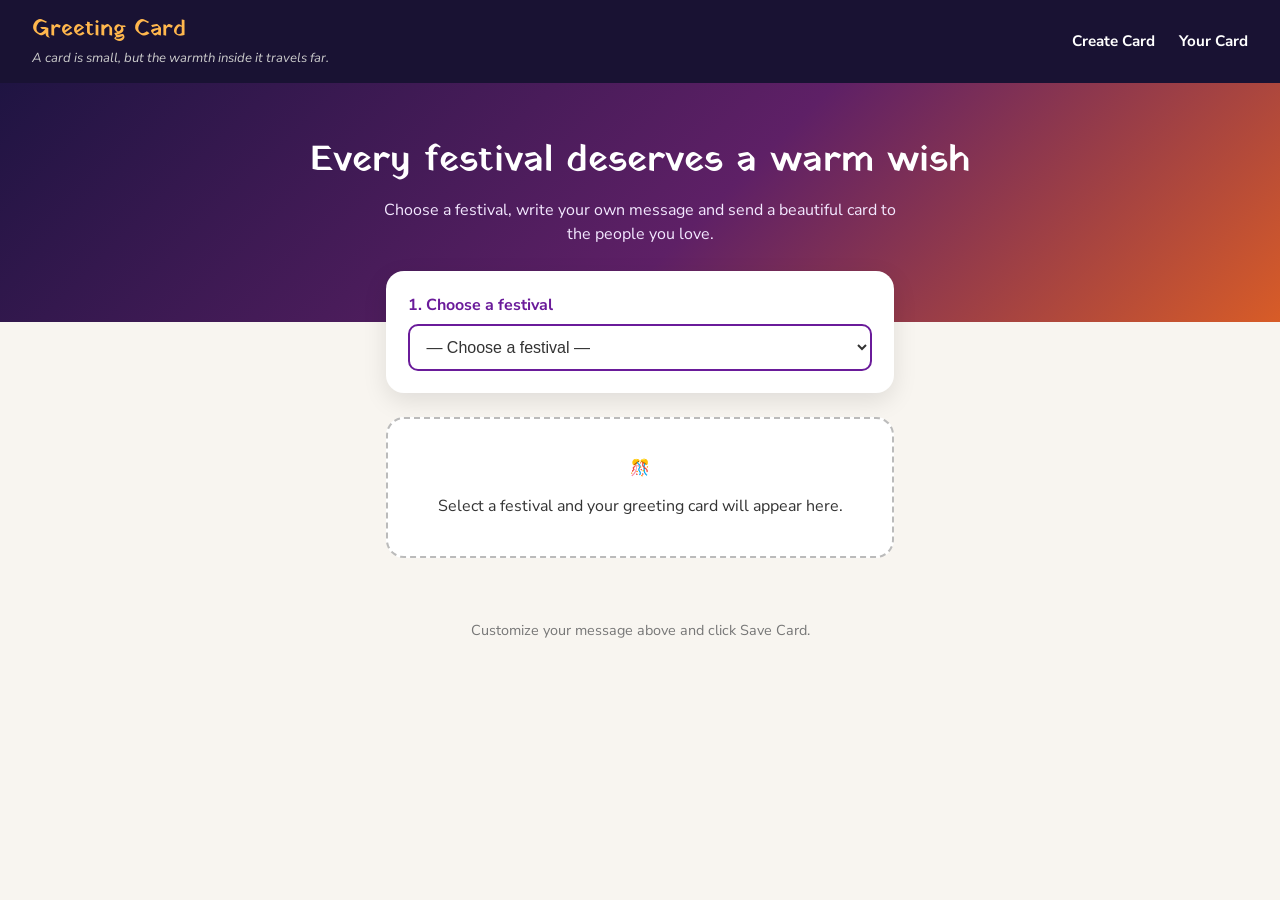
==== commit 160e9c0a: "Update the code" ====
--- a/index.html
+++ b/index.html
@@ -89,17 +89,7 @@
   </div>
   <p class="about"><strong>Your own wish</strong><br>Write any message you like. The card link is in the last line, so it goes along when you share.</p>
   <label for="saved" class="save-btn">Save Card</label>
-  <div class="share-section">
-    <span class="share-title">Share on:</span>
-    <div class="share-buttons">
-      <button type="submit" class="btn-wa">WhatsApp</button>
-      <button type="submit" class="btn-x" formaction="https://twitter.com/intent/tweet">Post on X</button>
-      <button type="submit" class="btn-fb" formaction="https://www.facebook.com/">Facebook</button>
-      <button type="submit" class="btn-ig" formaction="https://www.instagram.com/">Instagram</button>
-      <button type="submit" class="btn-sc" formaction="https://www.snapchat.com/">Snapchat</button>
-    </div>
-  </div>
-  <label for="saved" class="edit-btn">✏️ Edit again</label>
+  <div class="share-section"><span class="share-title">Share on:</span><div class="share-buttons"><button class="btn-wa">WhatsApp</button><button class="btn-x" formaction="https://twitter.com/intent/tweet">Post on X</button><button class="btn-fb" formaction="https://www.facebook.com/">Facebook</button><button class="btn-ig" formaction="https://www.instagram.com/">Instagram</button><button class="btn-sc" formaction="https://www.snapchat.com/">Snapchat</button></div></div>
 </form>
 <form id="diwali" action="https://wa.me/" target="_blank" style="--c:#f57c00">
   <h2>Diwali</h2>
@@ -116,17 +106,7 @@
   </div>
   <p class="about"><strong>Festival of Lights</strong><br>Celebrated in October or November. Homes glow with diyas and rangoli, families share sweets and pray to Goddess Lakshmi. It marks the victory of light over darkness and Lord Rama’s return to Ayodhya.</p>
   <label for="saved" class="save-btn">Save Card</label>
-  <div class="share-section">
-    <span class="share-title">Share on:</span>
-    <div class="share-buttons">
-      <button type="submit" class="btn-wa">WhatsApp</button>
-      <button type="submit" class="btn-x" formaction="https://twitter.com/intent/tweet">Post on X</button>
-      <button type="submit" class="btn-fb" formaction="https://www.facebook.com/">Facebook</button>
-      <button type="submit" class="btn-ig" formaction="https://www.instagram.com/">Instagram</button>
-      <button type="submit" class="btn-sc" formaction="https://www.snapchat.com/">Snapchat</button>
-    </div>
-  </div>
-  <label for="saved" class="edit-btn">✏️ Edit again</label>
+  <div class="share-section"><span class="share-title">Share on:</span><div class="share-buttons"><button class="btn-wa">WhatsApp</button><button class="btn-x" formaction="https://twitter.com/intent/tweet">Post on X</button><button class="btn-fb" formaction="https://www.facebook.com/">Facebook</button><button class="btn-ig" formaction="https://www.instagram.com/">Instagram</button><button class="btn-sc" formaction="https://www.snapchat.com/">Snapchat</button></div></div>
 </form>
 <form id="holi" action="https://wa.me/" target="_blank" style="--c:#d81b60">
   <h2>Holi</h2>
@@ -143,17 +123,7 @@
   </div>
   <p class="about"><strong>Festival of Colours</strong><br>Celebrated in March. People play with colours, sing and share sweets to welcome spring. It begins with Holika Dahan, the victory of good over evil.</p>
   <label for="saved" class="save-btn">Save Card</label>
-  <div class="share-section">
-    <span class="share-title">Share on:</span>
-    <div class="share-buttons">
-      <button type="submit" class="btn-wa">WhatsApp</button>
-      <button type="submit" class="btn-x" formaction="https://twitter.com/intent/tweet">Post on X</button>
-      <button type="submit" class="btn-fb" formaction="https://www.facebook.com/">Facebook</button>
-      <button type="submit" class="btn-ig" formaction="https://www.instagram.com/">Instagram</button>
-      <button type="submit" class="btn-sc" formaction="https://www.snapchat.com/">Snapchat</button>
-    </div>
-  </div>
-  <label for="saved" class="edit-btn">✏️ Edit again</label>
+  <div class="share-section"><span class="share-title">Share on:</span><div class="share-buttons"><button class="btn-wa">WhatsApp</button><button class="btn-x" formaction="https://twitter.com/intent/tweet">Post on X</button><button class="btn-fb" formaction="https://www.facebook.com/">Facebook</button><button class="btn-ig" formaction="https://www.instagram.com/">Instagram</button><button class="btn-sc" formaction="https://www.snapchat.com/">Snapchat</button></div></div>
 </form>
 <form id="rakhi" action="https://wa.me/" target="_blank" style="--c:#c2185b">
   <h2>Raksha Bandhan</h2>
@@ -170,17 +140,7 @@
   </div>
   <p class="about"><strong>Bond of Brother and Sister</strong><br>Celebrated in August. Sisters tie a rakhi on their brothers’ wrists, and brothers promise love, care and protection.</p>
   <label for="saved" class="save-btn">Save Card</label>
-  <div class="share-section">
-    <span class="share-title">Share on:</span>
-    <div class="share-buttons">
-      <button type="submit" class="btn-wa">WhatsApp</button>
-      <button type="submit" class="btn-x" formaction="https://twitter.com/intent/tweet">Post on X</button>
-      <button type="submit" class="btn-fb" formaction="https://www.facebook.com/">Facebook</button>
-      <button type="submit" class="btn-ig" formaction="https://www.instagram.com/">Instagram</button>
-      <button type="submit" class="btn-sc" formaction="https://www.snapchat.com/">Snapchat</button>
-    </div>
-  </div>
-  <label for="saved" class="edit-btn">✏️ Edit again</label>
+  <div class="share-section"><span class="share-title">Share on:</span><div class="share-buttons"><button class="btn-wa">WhatsApp</button><button class="btn-x" formaction="https://twitter.com/intent/tweet">Post on X</button><button class="btn-fb" formaction="https://www.facebook.com/">Facebook</button><button class="btn-ig" formaction="https://www.instagram.com/">Instagram</button><button class="btn-sc" formaction="https://www.snapchat.com/">Snapchat</button></div></div>
 </form>
 <form id="navratri" action="https://wa.me/" target="_blank" style="--c:#e53935">
   <h2>Navratri</h2>
@@ -197,17 +157,7 @@
   </div>
   <p class="about"><strong>Nine Nights of the Goddess</strong><br>Nine nights of worship of Goddess Durga, with fasting, garba and dandiya raas in the evenings.</p>
   <label for="saved" class="save-btn">Save Card</label>
-  <div class="share-section">
-    <span class="share-title">Share on:</span>
-    <div class="share-buttons">
-      <button type="submit" class="btn-wa">WhatsApp</button>
-      <button type="submit" class="btn-x" formaction="https://twitter.com/intent/tweet">Post on X</button>
-      <button type="submit" class="btn-fb" formaction="https://www.facebook.com/">Facebook</button>
-      <button type="submit" class="btn-ig" formaction="https://www.instagram.com/">Instagram</button>
-      <button type="submit" class="btn-sc" formaction="https://www.snapchat.com/">Snapchat</button>
-    </div>
-  </div>
-  <label for="saved" class="edit-btn">✏️ Edit again</label>
+  <div class="share-section"><span class="share-title">Share on:</span><div class="share-buttons"><button class="btn-wa">WhatsApp</button><button class="btn-x" formaction="https://twitter.com/intent/tweet">Post on X</button><button class="btn-fb" formaction="https://www.facebook.com/">Facebook</button><button class="btn-ig" formaction="https://www.instagram.com/">Instagram</button><button class="btn-sc" formaction="https://www.snapchat.com/">Snapchat</button></div></div>
 </form>
 <form id="dussehra" action="https://wa.me/" target="_blank" style="--c:#bf360c">
   <h2>Dussehra</h2>
@@ -224,17 +174,7 @@
   </div>
   <p class="about"><strong>Victory of Good over Evil</strong><br>Marks Lord Rama’s victory over Ravana. Effigies of Ravana are burnt on the tenth day after Navratri.</p>
   <label for="saved" class="save-btn">Save Card</label>
-  <div class="share-section">
-    <span class="share-title">Share on:</span>
-    <div class="share-buttons">
-      <button type="submit" class="btn-wa">WhatsApp</button>
-      <button type="submit" class="btn-x" formaction="https://twitter.com/intent/tweet">Post on X</button>
-      <button type="submit" class="btn-fb" formaction="https://www.facebook.com/">Facebook</button>
-      <button type="submit" class="btn-ig" formaction="https://www.instagram.com/">Instagram</button>
-      <button type="submit" class="btn-sc" formaction="https://www.snapchat.com/">Snapchat</button>
-    </div>
-  </div>
-  <label for="saved" class="edit-btn">✏️ Edit again</label>
+  <div class="share-section"><span class="share-title">Share on:</span><div class="share-buttons"><button class="btn-wa">WhatsApp</button><button class="btn-x" formaction="https://twitter.com/intent/tweet">Post on X</button><button class="btn-fb" formaction="https://www.facebook.com/">Facebook</button><button class="btn-ig" formaction="https://www.instagram.com/">Instagram</button><button class="btn-sc" formaction="https://www.snapchat.com/">Snapchat</button></div></div>
 </form>
 <form id="janmashtami" action="https://wa.me/" target="_blank" style="--c:#1e5aa8">
   <h2>Janmashtami</h2>
@@ -251,17 +191,7 @@
   </div>
   <p class="about"><strong>Birth of Lord Krishna</strong><br>Celebrated with fasting, bhajans, midnight prayers and the dahi handi pot-breaking fun.</p>
   <label for="saved" class="save-btn">Save Card</label>
-  <div class="share-section">
-    <span class="share-title">Share on:</span>
-    <div class="share-buttons">
-      <button type="submit" class="btn-wa">WhatsApp</button>
-      <button type="submit" class="btn-x" formaction="https://twitter.com/intent/tweet">Post on X</button>
-      <button type="submit" class="btn-fb" formaction="https://www.facebook.com/">Facebook</button>
-      <button type="submit" class="btn-ig" formaction="https://www.instagram.com/">Instagram</button>
-      <button type="submit" class="btn-sc" formaction="https://www.snapchat.com/">Snapchat</button>
-    </div>
-  </div>
-  <label for="saved" class="edit-btn">✏️ Edit again</label>
+  <div class="share-section"><span class="share-title">Share on:</span><div class="share-buttons"><button class="btn-wa">WhatsApp</button><button class="btn-x" formaction="https://twitter.com/intent/tweet">Post on X</button><button class="btn-fb" formaction="https://www.facebook.com/">Facebook</button><button class="btn-ig" formaction="https://www.instagram.com/">Instagram</button><button class="btn-sc" formaction="https://www.snapchat.com/">Snapchat</button></div></div>
 </form>
 <form id="durga" action="https://wa.me/" target="_blank" style="--c:#c62828">
   <h2>Durga Puja</h2>
@@ -278,17 +208,7 @@
   </div>
   <p class="about"><strong>Festival of Goddess Durga</strong><br>Most popular in Bengal. Grand pandals, dhak drums, dhunuchi dance and sindoor khela over five days.</p>
   <label for="saved" class="save-btn">Save Card</label>
-  <div class="share-section">
-    <span class="share-title">Share on:</span>
-    <div class="share-buttons">
-      <button type="submit" class="btn-wa">WhatsApp</button>
-      <button type="submit" class="btn-x" formaction="https://twitter.com/intent/tweet">Post on X</button>
-      <button type="submit" class="btn-fb" formaction="https://www.facebook.com/">Facebook</button>
-      <button type="submit" class="btn-ig" formaction="https://www.instagram.com/">Instagram</button>
-      <button type="submit" class="btn-sc" formaction="https://www.snapchat.com/">Snapchat</button>
-    </div>
-  </div>
-  <label for="saved" class="edit-btn">✏️ Edit again</label>
+  <div class="share-section"><span class="share-title">Share on:</span><div class="share-buttons"><button class="btn-wa">WhatsApp</button><button class="btn-x" formaction="https://twitter.com/intent/tweet">Post on X</button><button class="btn-fb" formaction="https://www.facebook.com/">Facebook</button><button class="btn-ig" formaction="https://www.instagram.com/">Instagram</button><button class="btn-sc" formaction="https://www.snapchat.com/">Snapchat</button></div></div>
 </form>
 <form id="ganesh" action="https://wa.me/" target="_blank" style="--c:#ef6c00">
   <h2>Ganesh Chaturthi</h2>
@@ -305,17 +225,7 @@
   </div>
   <p class="about"><strong>Birthday of Lord Ganesha</strong><br>Ganesha idols are welcomed at home for a few days, offered modaks, and then immersed in water with cheers of Ganpati Bappa Morya.</p>
   <label for="saved" class="save-btn">Save Card</label>
-  <div class="share-section">
-    <span class="share-title">Share on:</span>
-    <div class="share-buttons">
-      <button type="submit" class="btn-wa">WhatsApp</button>
-      <button type="submit" class="btn-x" formaction="https://twitter.com/intent/tweet">Post on X</button>
-      <button type="submit" class="btn-fb" formaction="https://www.facebook.com/">Facebook</button>
-      <button type="submit" class="btn-ig" formaction="https://www.instagram.com/">Instagram</button>
-      <button type="submit" class="btn-sc" formaction="https://www.snapchat.com/">Snapchat</button>
-    </div>
-  </div>
-  <label for="saved" class="edit-btn">✏️ Edit again</label>
+  <div class="share-section"><span class="share-title">Share on:</span><div class="share-buttons"><button class="btn-wa">WhatsApp</button><button class="btn-x" formaction="https://twitter.com/intent/tweet">Post on X</button><button class="btn-fb" formaction="https://www.facebook.com/">Facebook</button><button class="btn-ig" formaction="https://www.instagram.com/">Instagram</button><button class="btn-sc" formaction="https://www.snapchat.com/">Snapchat</button></div></div>
 </form>
 <form id="lohri" action="https://wa.me/" target="_blank" style="--c:#e64a19">
   <h2>Lohri</h2>
@@ -332,17 +242,7 @@
   </div>
   <p class="about"><strong>Winter Harvest Bonfire</strong><br>Celebrated in mid-January, mainly in Punjab. People dance bhangra around a bonfire and offer peanuts, rewri and popcorn.</p>
   <label for="saved" class="save-btn">Save Card</label>
-  <div class="share-section">
-    <span class="share-title">Share on:</span>
-    <div class="share-buttons">
-      <button type="submit" class="btn-wa">WhatsApp</button>
-      <button type="submit" class="btn-x" formaction="https://twitter.com/intent/tweet">Post on X</button>
-      <button type="submit" class="btn-fb" formaction="https://www.facebook.com/">Facebook</button>
-      <button type="submit" class="btn-ig" formaction="https://www.instagram.com/">Instagram</button>
-      <button type="submit" class="btn-sc" formaction="https://www.snapchat.com/">Snapchat</button>
-    </div>
-  </div>
-  <label for="saved" class="edit-btn">✏️ Edit again</label>
+  <div class="share-section"><span class="share-title">Share on:</span><div class="share-buttons"><button class="btn-wa">WhatsApp</button><button class="btn-x" formaction="https://twitter.com/intent/tweet">Post on X</button><button class="btn-fb" formaction="https://www.facebook.com/">Facebook</button><button class="btn-ig" formaction="https://www.instagram.com/">Instagram</button><button class="btn-sc" formaction="https://www.snapchat.com/">Snapchat</button></div></div>
 </form>
 <form id="pongal" action="https://wa.me/" target="_blank" style="--c:#f57f17">
   <h2>Pongal</h2>
@@ -359,17 +259,7 @@
   </div>
   <p class="about"><strong>Tamil Harvest Festival</strong><br>A four-day festival in January. Fresh rice is cooked until the pot overflows, to thank the Sun God and the farmers.</p>
   <label for="saved" class="save-btn">Save Card</label>
-  <div class="share-section">
-    <span class="share-title">Share on:</span>
-    <div class="share-buttons">
-      <button type="submit" class="btn-wa">WhatsApp</button>
-      <button type="submit" class="btn-x" formaction="https://twitter.com/intent/tweet">Post on X</button>
-      <button type="submit" class="btn-fb" formaction="https://www.facebook.com/">Facebook</button>
-      <button type="submit" class="btn-ig" formaction="https://www.instagram.com/">Instagram</button>
-      <button type="submit" class="btn-sc" formaction="https://www.snapchat.com/">Snapchat</button>
-    </div>
-  </div>
-  <label for="saved" class="edit-btn">✏️ Edit again</label>
+  <div class="share-section"><span class="share-title">Share on:</span><div class="share-buttons"><button class="btn-wa">WhatsApp</button><button class="btn-x" formaction="https://twitter.com/intent/tweet">Post on X</button><button class="btn-fb" formaction="https://www.facebook.com/">Facebook</button><button class="btn-ig" formaction="https://www.instagram.com/">Instagram</button><button class="btn-sc" formaction="https://www.snapchat.com/">Snapchat</button></div></div>
 </form>
 <form id="onam" action="https://wa.me/" target="_blank" style="--c:#2e7d32">
   <h2>Onam</h2>
@@ -386,17 +276,7 @@
   </div>
   <p class="about"><strong>Harvest Festival of Kerala</strong><br>Celebrated with pookalam flower carpets, the grand sadya feast, boat races and folk dances.</p>
   <label for="saved" class="save-btn">Save Card</label>
-  <div class="share-section">
-    <span class="share-title">Share on:</span>
-    <div class="share-buttons">
-      <button type="submit" class="btn-wa">WhatsApp</button>
-      <button type="submit" class="btn-x" formaction="https://twitter.com/intent/tweet">Post on X</button>
-      <button type="submit" class="btn-fb" formaction="https://www.facebook.com/">Facebook</button>
-      <button type="submit" class="btn-ig" formaction="https://www.instagram.com/">Instagram</button>
-      <button type="submit" class="btn-sc" formaction="https://www.snapchat.com/">Snapchat</button>
-    </div>
-  </div>
-  <label for="saved" class="edit-btn">✏️ Edit again</label>
+  <div class="share-section"><span class="share-title">Share on:</span><div class="share-buttons"><button class="btn-wa">WhatsApp</button><button class="btn-x" formaction="https://twitter.com/intent/tweet">Post on X</button><button class="btn-fb" formaction="https://www.facebook.com/">Facebook</button><button class="btn-ig" formaction="https://www.instagram.com/">Instagram</button><button class="btn-sc" formaction="https://www.snapchat.com/">Snapchat</button></div></div>
 </form>
 <form id="chhath" action="https://wa.me/" target="_blank" style="--c:#ff8f00">
   <h2>Chhath Puja</h2>
@@ -413,17 +293,7 @@
   </div>
   <p class="about"><strong>Worship of the Sun God</strong><br>A four-day festival celebrated in October or November, mainly in Bihar, Jharkhand and eastern Uttar Pradesh. Devotees fast and offer arghya to the setting and rising sun at rivers and ponds, thanking Surya Dev and Chhathi Maiya.</p>
   <label for="saved" class="save-btn">Save Card</label>
-  <div class="share-section">
-    <span class="share-title">Share on:</span>
-    <div class="share-buttons">
-      <button type="submit" class="btn-wa">WhatsApp</button>
-      <button type="submit" class="btn-x" formaction="https://twitter.com/intent/tweet">Post on X</button>
-      <button type="submit" class="btn-fb" formaction="https://www.facebook.com/">Facebook</button>
-      <button type="submit" class="btn-ig" formaction="https://www.instagram.com/">Instagram</button>
-      <button type="submit" class="btn-sc" formaction="https://www.snapchat.com/">Snapchat</button>
-    </div>
-  </div>
-  <label for="saved" class="edit-btn">✏️ Edit again</label>
+  <div class="share-section"><span class="share-title">Share on:</span><div class="share-buttons"><button class="btn-wa">WhatsApp</button><button class="btn-x" formaction="https://twitter.com/intent/tweet">Post on X</button><button class="btn-fb" formaction="https://www.facebook.com/">Facebook</button><button class="btn-ig" formaction="https://www.instagram.com/">Instagram</button><button class="btn-sc" formaction="https://www.snapchat.com/">Snapchat</button></div></div>
 </form>
 <form id="eidfitr" action="https://wa.me/" target="_blank" style="--c:#00796b">
   <h2>Eid ul-Fitr</h2>
@@ -440,17 +310,7 @@
   </div>
   <p class="about"><strong>Festival of Breaking the Fast</strong><br>Marks the end of Ramadan. People offer special prayers, wear new clothes, share sheer khurma and give charity to the needy.</p>
   <label for="saved" class="save-btn">Save Card</label>
-  <div class="share-section">
-    <span class="share-title">Share on:</span>
-    <div class="share-buttons">
-      <button type="submit" class="btn-wa">WhatsApp</button>
-      <button type="submit" class="btn-x" formaction="https://twitter.com/intent/tweet">Post on X</button>
-      <button type="submit" class="btn-fb" formaction="https://www.facebook.com/">Facebook</button>
-      <button type="submit" class="btn-ig" formaction="https://www.instagram.com/">Instagram</button>
-      <button type="submit" class="btn-sc" formaction="https://www.snapchat.com/">Snapchat</button>
-    </div>
-  </div>
-  <label for="saved" class="edit-btn">✏️ Edit again</label>
+  <div class="share-section"><span class="share-title">Share on:</span><div class="share-buttons"><button class="btn-wa">WhatsApp</button><button class="btn-x" formaction="https://twitter.com/intent/tweet">Post on X</button><button class="btn-fb" formaction="https://www.facebook.com/">Facebook</button><button class="btn-ig" formaction="https://www.instagram.com/">Instagram</button><button class="btn-sc" formaction="https://www.snapchat.com/">Snapchat</button></div></div>
 </form>
 <form id="eidadha" action="https://wa.me/" target="_blank" style="--c:#00695c">
   <h2>Eid ul-Adha</h2>
@@ -467,17 +327,7 @@
   </div>
   <p class="about"><strong>Festival of Sacrifice</strong><br>Remembers Prophet Ibrahim’s devotion to Allah. Meat is shared with family, friends and the poor.</p>
   <label for="saved" class="save-btn">Save Card</label>
-  <div class="share-section">
-    <span class="share-title">Share on:</span>
-    <div class="share-buttons">
-      <button type="submit" class="btn-wa">WhatsApp</button>
-      <button type="submit" class="btn-x" formaction="https://twitter.com/intent/tweet">Post on X</button>
-      <button type="submit" class="btn-fb" formaction="https://www.facebook.com/">Facebook</button>
-      <button type="submit" class="btn-ig" formaction="https://www.instagram.com/">Instagram</button>
-      <button type="submit" class="btn-sc" formaction="https://www.snapchat.com/">Snapchat</button>
-    </div>
-  </div>
-  <label for="saved" class="edit-btn">✏️ Edit again</label>
+  <div class="share-section"><span class="share-title">Share on:</span><div class="share-buttons"><button class="btn-wa">WhatsApp</button><button class="btn-x" formaction="https://twitter.com/intent/tweet">Post on X</button><button class="btn-fb" formaction="https://www.facebook.com/">Facebook</button><button class="btn-ig" formaction="https://www.instagram.com/">Instagram</button><button class="btn-sc" formaction="https://www.snapchat.com/">Snapchat</button></div></div>
 </form>
 <form id="gurpurab" action="https://wa.me/" target="_blank" style="--c:#1565c0">
   <h2>Guru Nanak Jayanti</h2>
@@ -494,17 +344,7 @@
   </div>
   <p class="about"><strong>Birth of Guru Nanak Dev Ji</strong><br>Celebrated with prabhat pheris, kirtan and langar at gurdwaras. It remembers the teachings of honest work, sharing and equality.</p>
   <label for="saved" class="save-btn">Save Card</label>
-  <div class="share-section">
-    <span class="share-title">Share on:</span>
-    <div class="share-buttons">
-      <button type="submit" class="btn-wa">WhatsApp</button>
-      <button type="submit" class="btn-x" formaction="https://twitter.com/intent/tweet">Post on X</button>
-      <button type="submit" class="btn-fb" formaction="https://www.facebook.com/">Facebook</button>
-      <button type="submit" class="btn-ig" formaction="https://www.instagram.com/">Instagram</button>
-      <button type="submit" class="btn-sc" formaction="https://www.snapchat.com/">Snapchat</button>
-    </div>
-  </div>
-  <label for="saved" class="edit-btn">✏️ Edit again</label>
+  <div class="share-section"><span class="share-title">Share on:</span><div class="share-buttons"><button class="btn-wa">WhatsApp</button><button class="btn-x" formaction="https://twitter.com/intent/tweet">Post on X</button><button class="btn-fb" formaction="https://www.facebook.com/">Facebook</button><button class="btn-ig" formaction="https://www.instagram.com/">Instagram</button><button class="btn-sc" formaction="https://www.snapchat.com/">Snapchat</button></div></div>
 </form>
 <form id="baisakhi" action="https://wa.me/" target="_blank" style="--c:#ef9a00">
   <h2>Baisakhi</h2>
@@ -521,17 +361,7 @@
   </div>
   <p class="about"><strong>Sikh New Year and Harvest</strong><br>Celebrated on 13 or 14 April. It marks the harvest and the founding of the Khalsa in 1699, with bhangra, fairs and gurdwara visits.</p>
   <label for="saved" class="save-btn">Save Card</label>
-  <div class="share-section">
-    <span class="share-title">Share on:</span>
-    <div class="share-buttons">
-      <button type="submit" class="btn-wa">WhatsApp</button>
-      <button type="submit" class="btn-x" formaction="https://twitter.com/intent/tweet">Post on X</button>
-      <button type="submit" class="btn-fb" formaction="https://www.facebook.com/">Facebook</button>
-      <button type="submit" class="btn-ig" formaction="https://www.instagram.com/">Instagram</button>
-      <button type="submit" class="btn-sc" formaction="https://www.snapchat.com/">Snapchat</button>
-    </div>
-  </div>
-  <label for="saved" class="edit-btn">✏️ Edit again</label>
+  <div class="share-section"><span class="share-title">Share on:</span><div class="share-buttons"><button class="btn-wa">WhatsApp</button><button class="btn-x" formaction="https://twitter.com/intent/tweet">Post on X</button><button class="btn-fb" formaction="https://www.facebook.com/">Facebook</button><button class="btn-ig" formaction="https://www.instagram.com/">Instagram</button><button class="btn-sc" formaction="https://www.snapchat.com/">Snapchat</button></div></div>
 </form>
 <form id="buddha" action="https://wa.me/" target="_blank" style="--c:#ff9800">
   <h2>Buddha Purnima</h2>
@@ -548,17 +378,7 @@
   </div>
   <p class="about"><strong>Birth of Gautama Buddha</strong><br>Celebrated on the full moon of Vaishakha with meditation, prayers and acts of kindness.</p>
   <label for="saved" class="save-btn">Save Card</label>
-  <div class="share-section">
-    <span class="share-title">Share on:</span>
-    <div class="share-buttons">
-      <button type="submit" class="btn-wa">WhatsApp</button>
-      <button type="submit" class="btn-x" formaction="https://twitter.com/intent/tweet">Post on X</button>
-      <button type="submit" class="btn-fb" formaction="https://www.facebook.com/">Facebook</button>
-      <button type="submit" class="btn-ig" formaction="https://www.instagram.com/">Instagram</button>
-      <button type="submit" class="btn-sc" formaction="https://www.snapchat.com/">Snapchat</button>
-    </div>
-  </div>
-  <label for="saved" class="edit-btn">✏️ Edit again</label>
+  <div class="share-section"><span class="share-title">Share on:</span><div class="share-buttons"><button class="btn-wa">WhatsApp</button><button class="btn-x" formaction="https://twitter.com/intent/tweet">Post on X</button><button class="btn-fb" formaction="https://www.facebook.com/">Facebook</button><button class="btn-ig" formaction="https://www.instagram.com/">Instagram</button><button class="btn-sc" formaction="https://www.snapchat.com/">Snapchat</button></div></div>
 </form>
 <form id="mahavir" action="https://wa.me/" target="_blank" style="--c:#8e24aa">
   <h2>Mahavir Jayanti</h2>
@@ -575,17 +395,7 @@
   </div>
   <p class="about"><strong>Birth of Lord Mahavir</strong><br>A Jain festival of processions and prayers, remembering the teachings of ahimsa (non-violence) and truth.</p>
   <label for="saved" class="save-btn">Save Card</label>
-  <div class="share-section">
-    <span class="share-title">Share on:</span>
-    <div class="share-buttons">
-      <button type="submit" class="btn-wa">WhatsApp</button>
-      <button type="submit" class="btn-x" formaction="https://twitter.com/intent/tweet">Post on X</button>
-      <button type="submit" class="btn-fb" formaction="https://www.facebook.com/">Facebook</button>
-      <button type="submit" class="btn-ig" formaction="https://www.instagram.com/">Instagram</button>
-      <button type="submit" class="btn-sc" formaction="https://www.snapchat.com/">Snapchat</button>
-    </div>
-  </div>
-  <label for="saved" class="edit-btn">✏️ Edit again</label>
+  <div class="share-section"><span class="share-title">Share on:</span><div class="share-buttons"><button class="btn-wa">WhatsApp</button><button class="btn-x" formaction="https://twitter.com/intent/tweet">Post on X</button><button class="btn-fb" formaction="https://www.facebook.com/">Facebook</button><button class="btn-ig" formaction="https://www.instagram.com/">Instagram</button><button class="btn-sc" formaction="https://www.snapchat.com/">Snapchat</button></div></div>
 </form>
 <form id="christmas" action="https://wa.me/" target="_blank" style="--c:#b71c1c">
   <h2>Christmas</h2>
@@ -602,17 +412,7 @@
   </div>
   <p class="about"><strong>Birth of Jesus Christ</strong><br>Celebrated on 25 December with church services, carols, the Christmas tree, gifts and a family feast.</p>
   <label for="saved" class="save-btn">Save Card</label>
-  <div class="share-section">
-    <span class="share-title">Share on:</span>
-    <div class="share-buttons">
-      <button type="submit" class="btn-wa">WhatsApp</button>
-      <button type="submit" class="btn-x" formaction="https://twitter.com/intent/tweet">Post on X</button>
-      <button type="submit" class="btn-fb" formaction="https://www.facebook.com/">Facebook</button>
-      <button type="submit" class="btn-ig" formaction="https://www.instagram.com/">Instagram</button>
-      <button type="submit" class="btn-sc" formaction="https://www.snapchat.com/">Snapchat</button>
-    </div>
-  </div>
-  <label for="saved" class="edit-btn">✏️ Edit again</label>
+  <div class="share-section"><span class="share-title">Share on:</span><div class="share-buttons"><button class="btn-wa">WhatsApp</button><button class="btn-x" formaction="https://twitter.com/intent/tweet">Post on X</button><button class="btn-fb" formaction="https://www.facebook.com/">Facebook</button><button class="btn-ig" formaction="https://www.instagram.com/">Instagram</button><button class="btn-sc" formaction="https://www.snapchat.com/">Snapchat</button></div></div>
 </form>
 <form id="easter" action="https://wa.me/" target="_blank" style="--c:#ab47bc">
   <h2>Easter</h2>
@@ -629,17 +429,7 @@
   </div>
   <p class="about"><strong>Resurrection of Jesus</strong><br>Celebrated after Good Friday with church services, Easter eggs and family gatherings. It is a symbol of hope and new life.</p>
   <label for="saved" class="save-btn">Save Card</label>
-  <div class="share-section">
-    <span class="share-title">Share on:</span>
-    <div class="share-buttons">
-      <button type="submit" class="btn-wa">WhatsApp</button>
-      <button type="submit" class="btn-x" formaction="https://twitter.com/intent/tweet">Post on X</button>
-      <button type="submit" class="btn-fb" formaction="https://www.facebook.com/">Facebook</button>
-      <button type="submit" class="btn-ig" formaction="https://www.instagram.com/">Instagram</button>
-      <button type="submit" class="btn-sc" formaction="https://www.snapchat.com/">Snapchat</button>
-    </div>
-  </div>
-  <label for="saved" class="edit-btn">✏️ Edit again</label>
+  <div class="share-section"><span class="share-title">Share on:</span><div class="share-buttons"><button class="btn-wa">WhatsApp</button><button class="btn-x" formaction="https://twitter.com/intent/tweet">Post on X</button><button class="btn-fb" formaction="https://www.facebook.com/">Facebook</button><button class="btn-ig" formaction="https://www.instagram.com/">Instagram</button><button class="btn-sc" formaction="https://www.snapchat.com/">Snapchat</button></div></div>
 </form>
 <form id="newyear" action="https://wa.me/" target="_blank" style="--c:#3949ab">
   <h2>New Year</h2>
@@ -656,17 +446,7 @@
   </div>
   <p class="about"><strong>First Day of the Year</strong><br>Celebrated on 1 January with countdowns, fireworks, parties and fresh resolutions.</p>
   <label for="saved" class="save-btn">Save Card</label>
-  <div class="share-section">
-    <span class="share-title">Share on:</span>
-    <div class="share-buttons">
-      <button type="submit" class="btn-wa">WhatsApp</button>
-      <button type="submit" class="btn-x" formaction="https://twitter.com/intent/tweet">Post on X</button>
-      <button type="submit" class="btn-fb" formaction="https://www.facebook.com/">Facebook</button>
-      <button type="submit" class="btn-ig" formaction="https://www.instagram.com/">Instagram</button>
-      <button type="submit" class="btn-sc" formaction="https://www.snapchat.com/">Snapchat</button>
-    </div>
-  </div>
-  <label for="saved" class="edit-btn">✏️ Edit again</label>
+  <div class="share-section"><span class="share-title">Share on:</span><div class="share-buttons"><button class="btn-wa">WhatsApp</button><button class="btn-x" formaction="https://twitter.com/intent/tweet">Post on X</button><button class="btn-fb" formaction="https://www.facebook.com/">Facebook</button><button class="btn-ig" formaction="https://www.instagram.com/">Instagram</button><button class="btn-sc" formaction="https://www.snapchat.com/">Snapchat</button></div></div>
 </form>
 <form id="independence" action="https://wa.me/" target="_blank" style="--c:#e8710a">
   <h2>Independence Day</h2>
@@ -683,17 +463,7 @@
   </div>
   <p class="about"><strong>15 August 1947</strong><br>The day India became free from British rule. The Prime Minister hoists the flag at the Red Fort and the nation sings with pride.</p>
   <label for="saved" class="save-btn">Save Card</label>
-  <div class="share-section">
-    <span class="share-title">Share on:</span>
-    <div class="share-buttons">
-      <button type="submit" class="btn-wa">WhatsApp</button>
-      <button type="submit" class="btn-x" formaction="https://twitter.com/intent/tweet">Post on X</button>
-      <button type="submit" class="btn-fb" formaction="https://www.facebook.com/">Facebook</button>
-      <button type="submit" class="btn-ig" formaction="https://www.instagram.com/">Instagram</button>
-      <button type="submit" class="btn-sc" formaction="https://www.snapchat.com/">Snapchat</button>
-    </div>
-  </div>
-  <label for="saved" class="edit-btn">✏️ Edit again</label>
+  <div class="share-section"><span class="share-title">Share on:</span><div class="share-buttons"><button class="btn-wa">WhatsApp</button><button class="btn-x" formaction="https://twitter.com/intent/tweet">Post on X</button><button class="btn-fb" formaction="https://www.facebook.com/">Facebook</button><button class="btn-ig" formaction="https://www.instagram.com/">Instagram</button><button class="btn-sc" formaction="https://www.snapchat.com/">Snapchat</button></div></div>
 </form>
 <form id="republic" action="https://wa.me/" target="_blank" style="--c:#138808">
   <h2>Republic Day</h2>
@@ -710,17 +480,7 @@
   </div>
   <p class="about"><strong>26 January 1950</strong><br>The day the Constitution of India came into effect. Celebrated with a grand parade on Kartavya Path in Delhi.</p>
   <label for="saved" class="save-btn">Save Card</label>
-  <div class="share-section">
-    <span class="share-title">Share on:</span>
-    <div class="share-buttons">
-      <button type="submit" class="btn-wa">WhatsApp</button>
-      <button type="submit" class="btn-x" formaction="https://twitter.com/intent/tweet">Post on X</button>
-      <button type="submit" class="btn-fb" formaction="https://www.facebook.com/">Facebook</button>
-      <button type="submit" class="btn-ig" formaction="https://www.instagram.com/">Instagram</button>
-      <button type="submit" class="btn-sc" formaction="https://www.snapchat.com/">Snapchat</button>
-    </div>
-  </div>
-  <label for="saved" class="edit-btn">✏️ Edit again</label>
+  <div class="share-section"><span class="share-title">Share on:</span><div class="share-buttons"><button class="btn-wa">WhatsApp</button><button class="btn-x" formaction="https://twitter.com/intent/tweet">Post on X</button><button class="btn-fb" formaction="https://www.facebook.com/">Facebook</button><button class="btn-ig" formaction="https://www.instagram.com/">Instagram</button><button class="btn-sc" formaction="https://www.snapchat.com/">Snapchat</button></div></div>
 </form>
 </main>
 
--- a/flix.css
+++ b/flix.css
@@ -175,6 +175,25 @@
   font-size: 0.9rem;
 }
 
+.save-btn {
+  display: block;
+  width: 100%;
+  margin: 1rem 0 0;
+  padding: 0.75rem;
+  text-align: center;
+  font-size: 1rem;
+  font-weight: bold;
+  color: white;
+  background: var(--c);
+  border: 0;
+  border-radius: 10px;
+  cursor: pointer;
+}
+
+.save-btn:hover {
+  opacity: 0.9;
+}
+
 .share-section {
   margin: 1rem 0.4rem 0.4rem;
   padding-top: 0.9rem;
@@ -212,7 +231,6 @@
 .btn-fb { background: #1877F2; }
 .btn-ig { background: #E1306C; }
 .btn-sc { background: #FFFC00; color: #111 !important; }
-.btn-ms { background: #0084FF; }
 
 .share-buttons button:hover {
   opacity: 0.88;
@@ -226,7 +244,7 @@
 }
 
 @media print {
-  nav, header, .box, .about, .share-section, footer {
+  nav, header, .box, .about, .share-section, .save-btn, .edit-btn, footer {
     display: none;
   }
   form {
@@ -270,3 +288,37 @@
 body:not(.saved-page):has(option[value=republic]:checked) #republic {
   display: block;
 }
+
+/* Save Card: show the "your card" view (same page, so the edited text stays) */
+.share-section, .edit-btn, .f2 {
+  display: none;
+}
+
+body:has(#saved:checked) .box,
+body:has(#saved:checked) h2,
+body:has(#saved:checked) .save-btn,
+body:has(#saved:checked) .f1 {
+  display: none;
+}
+
+body:has(#saved:checked) .share-section,
+body:has(#saved:checked) .f2 {
+  display: block;
+}
+
+body:has(#saved:checked) .edit-btn {
+  display: block;
+  margin: 0.8rem 0.4rem 0;
+  padding: 0.6rem;
+  text-align: center;
+  font-weight: bold;
+  color: var(--c);
+  border: 2px solid var(--c);
+  border-radius: 10px;
+  cursor: pointer;
+}
+
+body:has(#saved:checked) form {
+  border-top: 0;
+  padding: 0.6rem;
+}
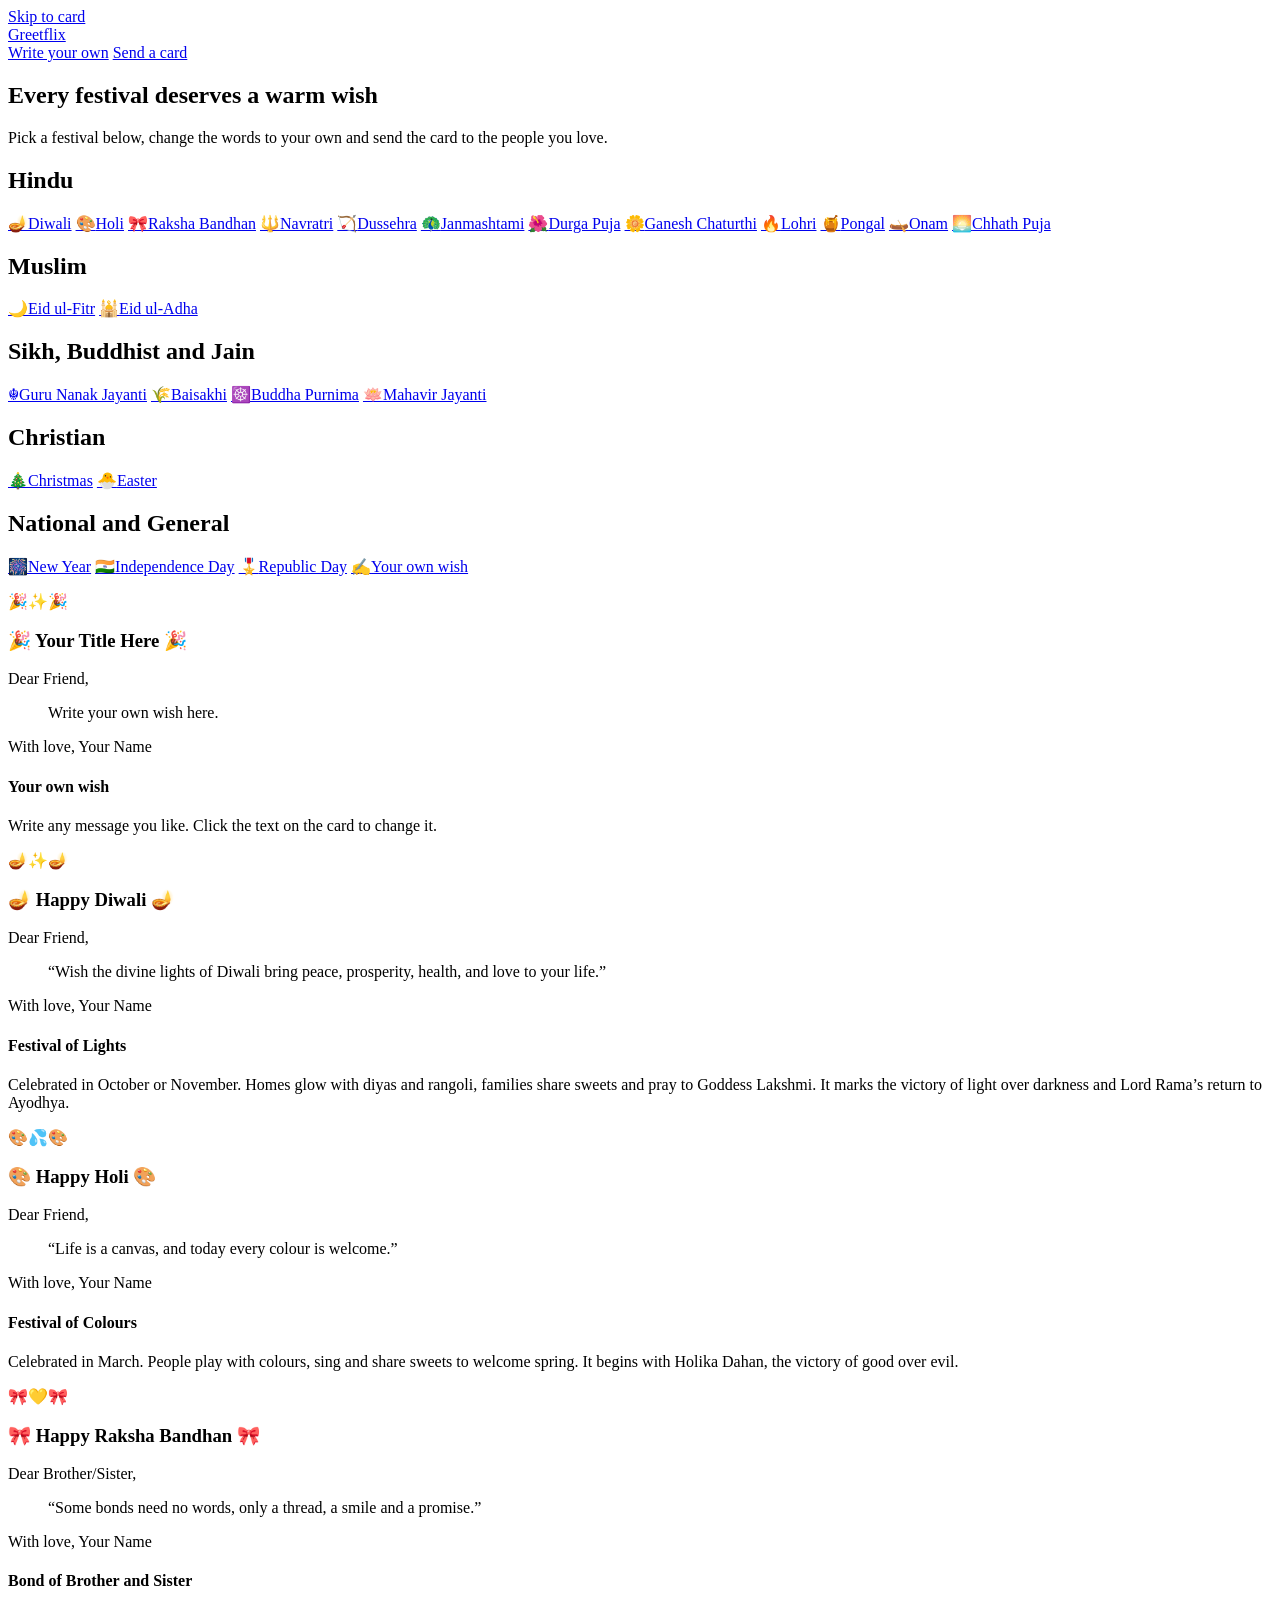
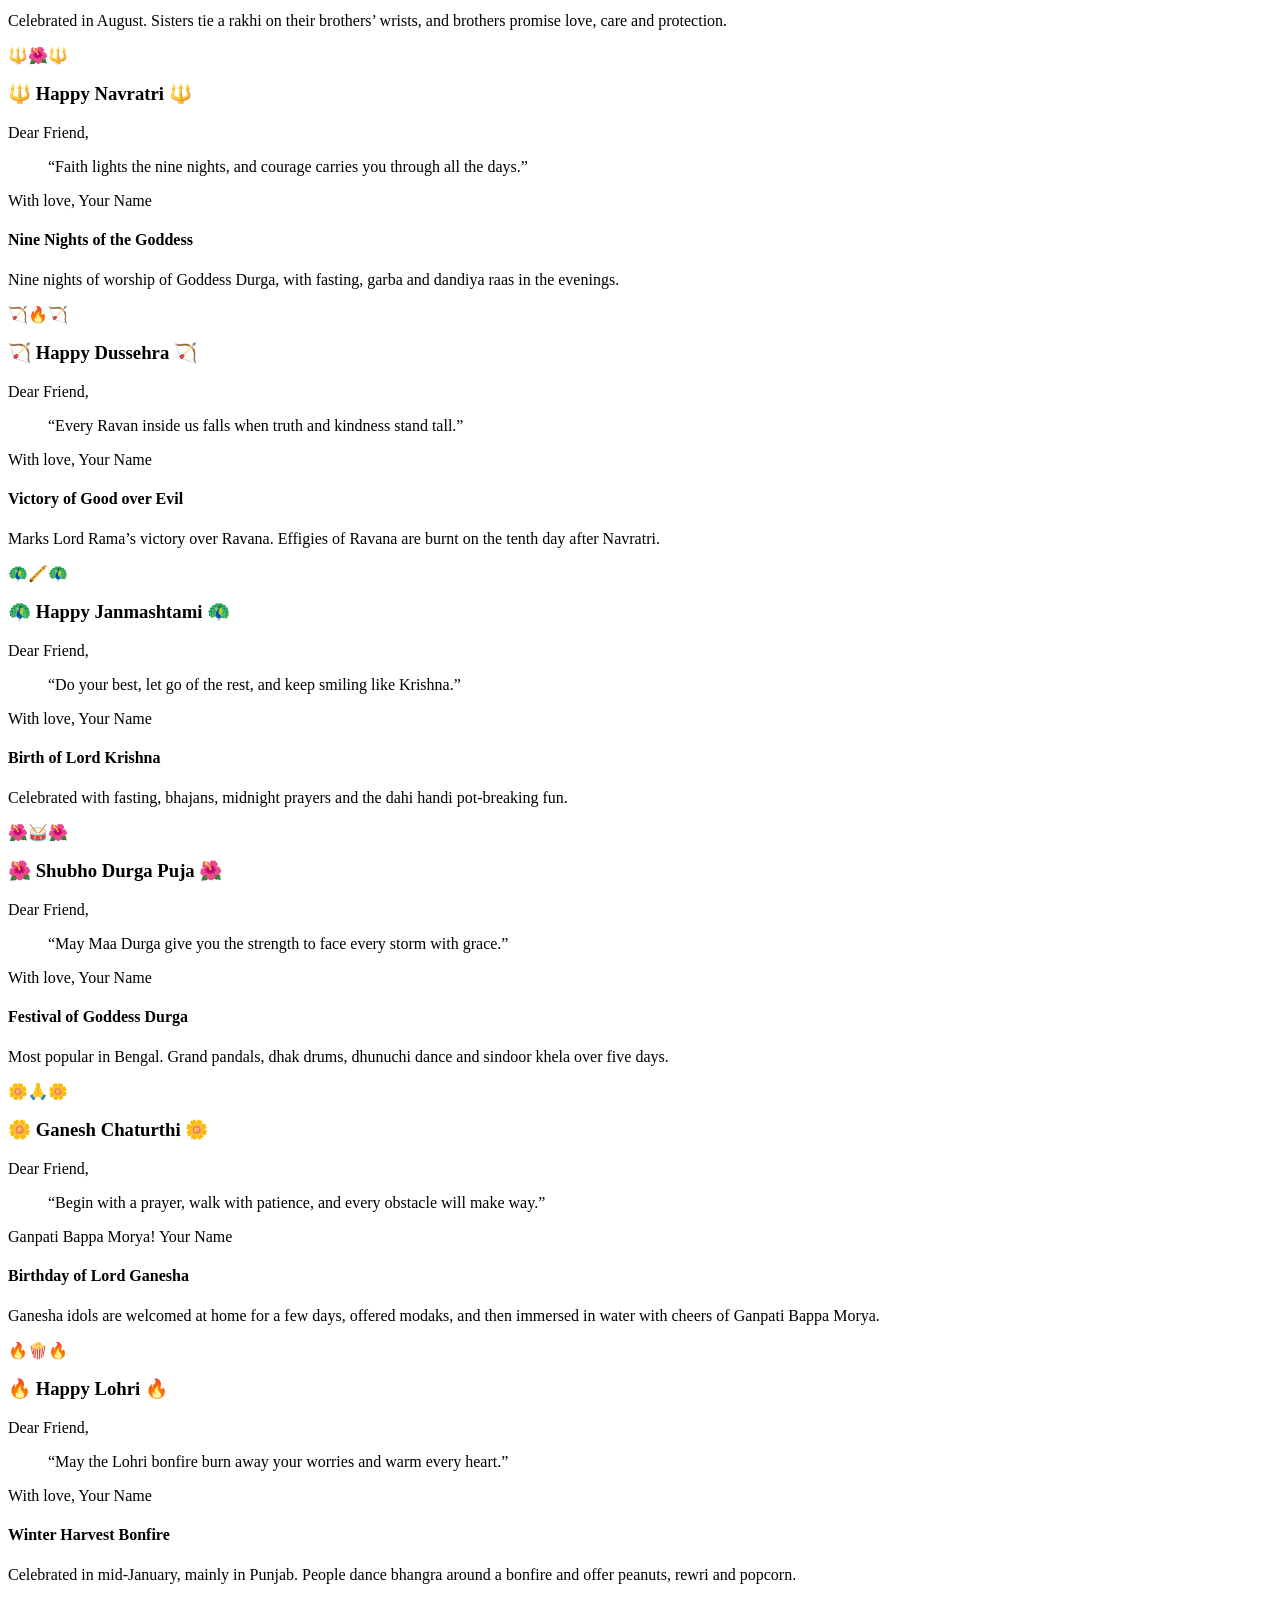
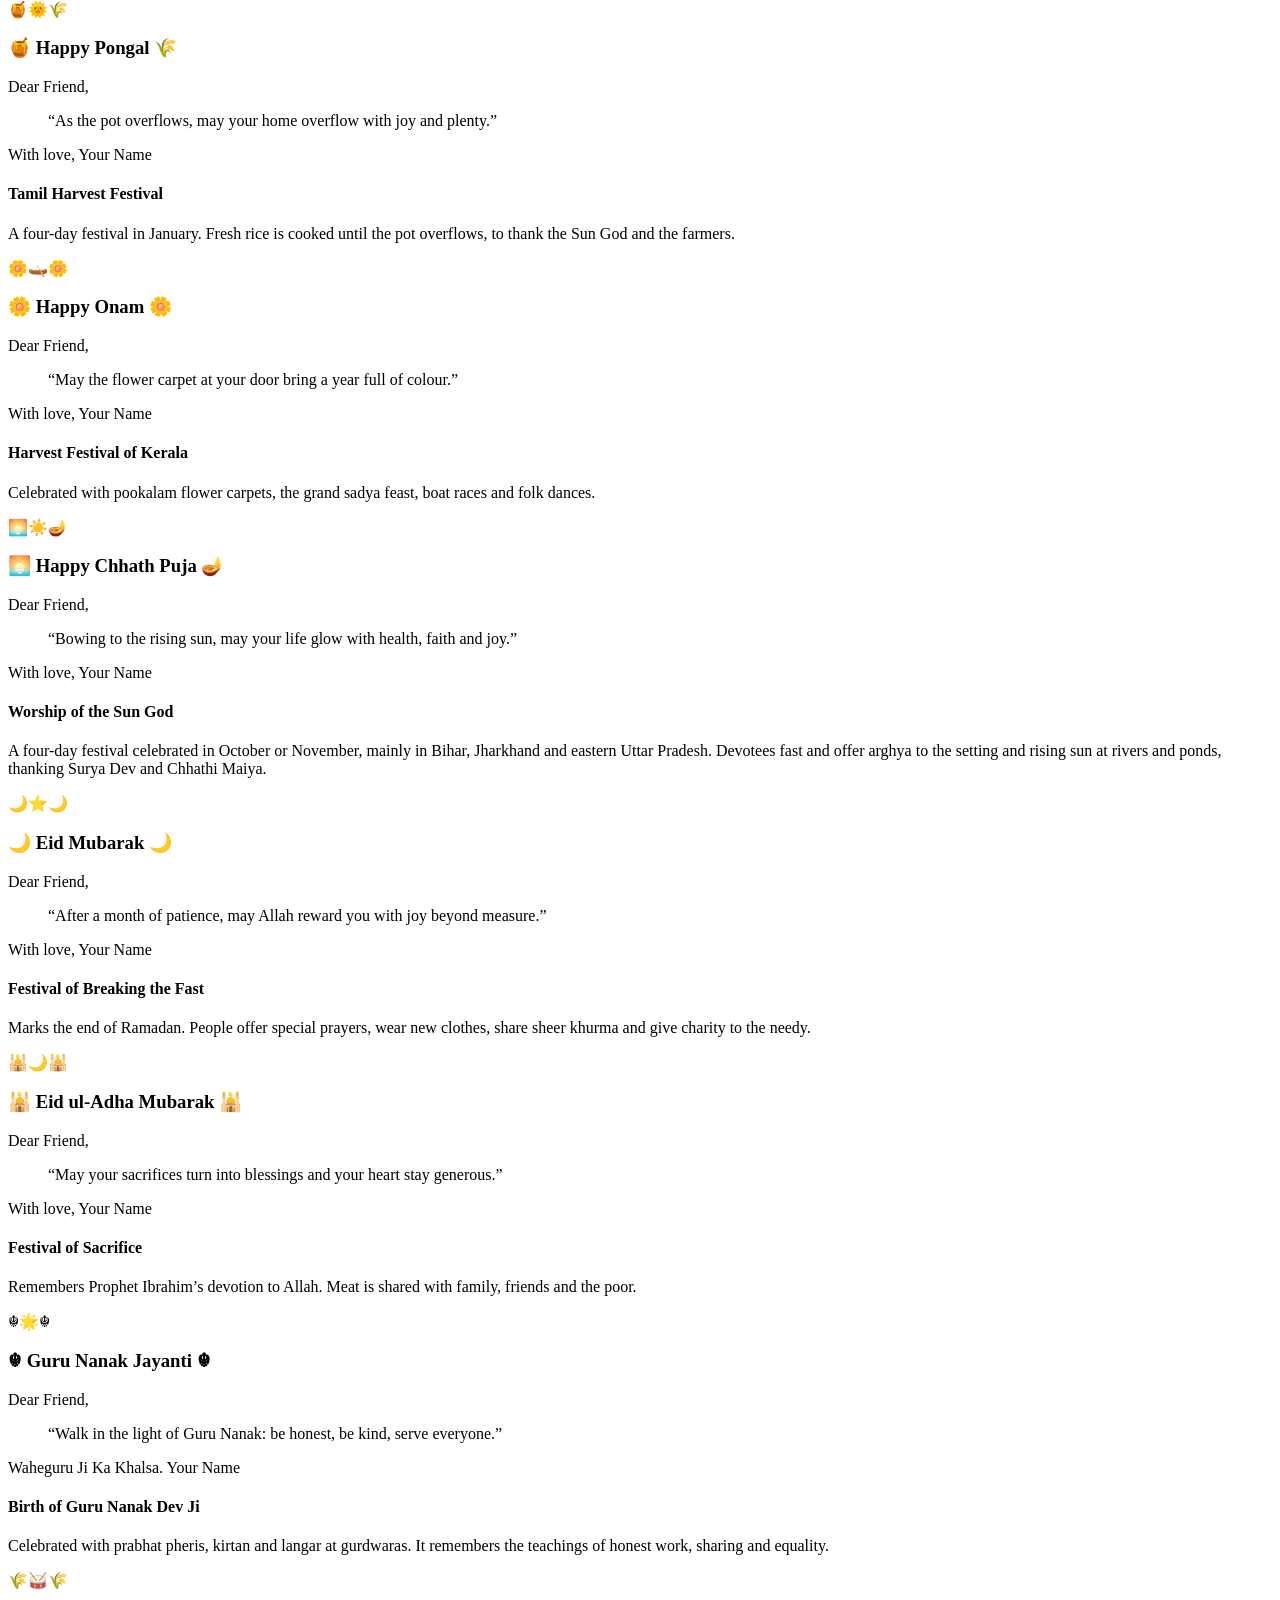
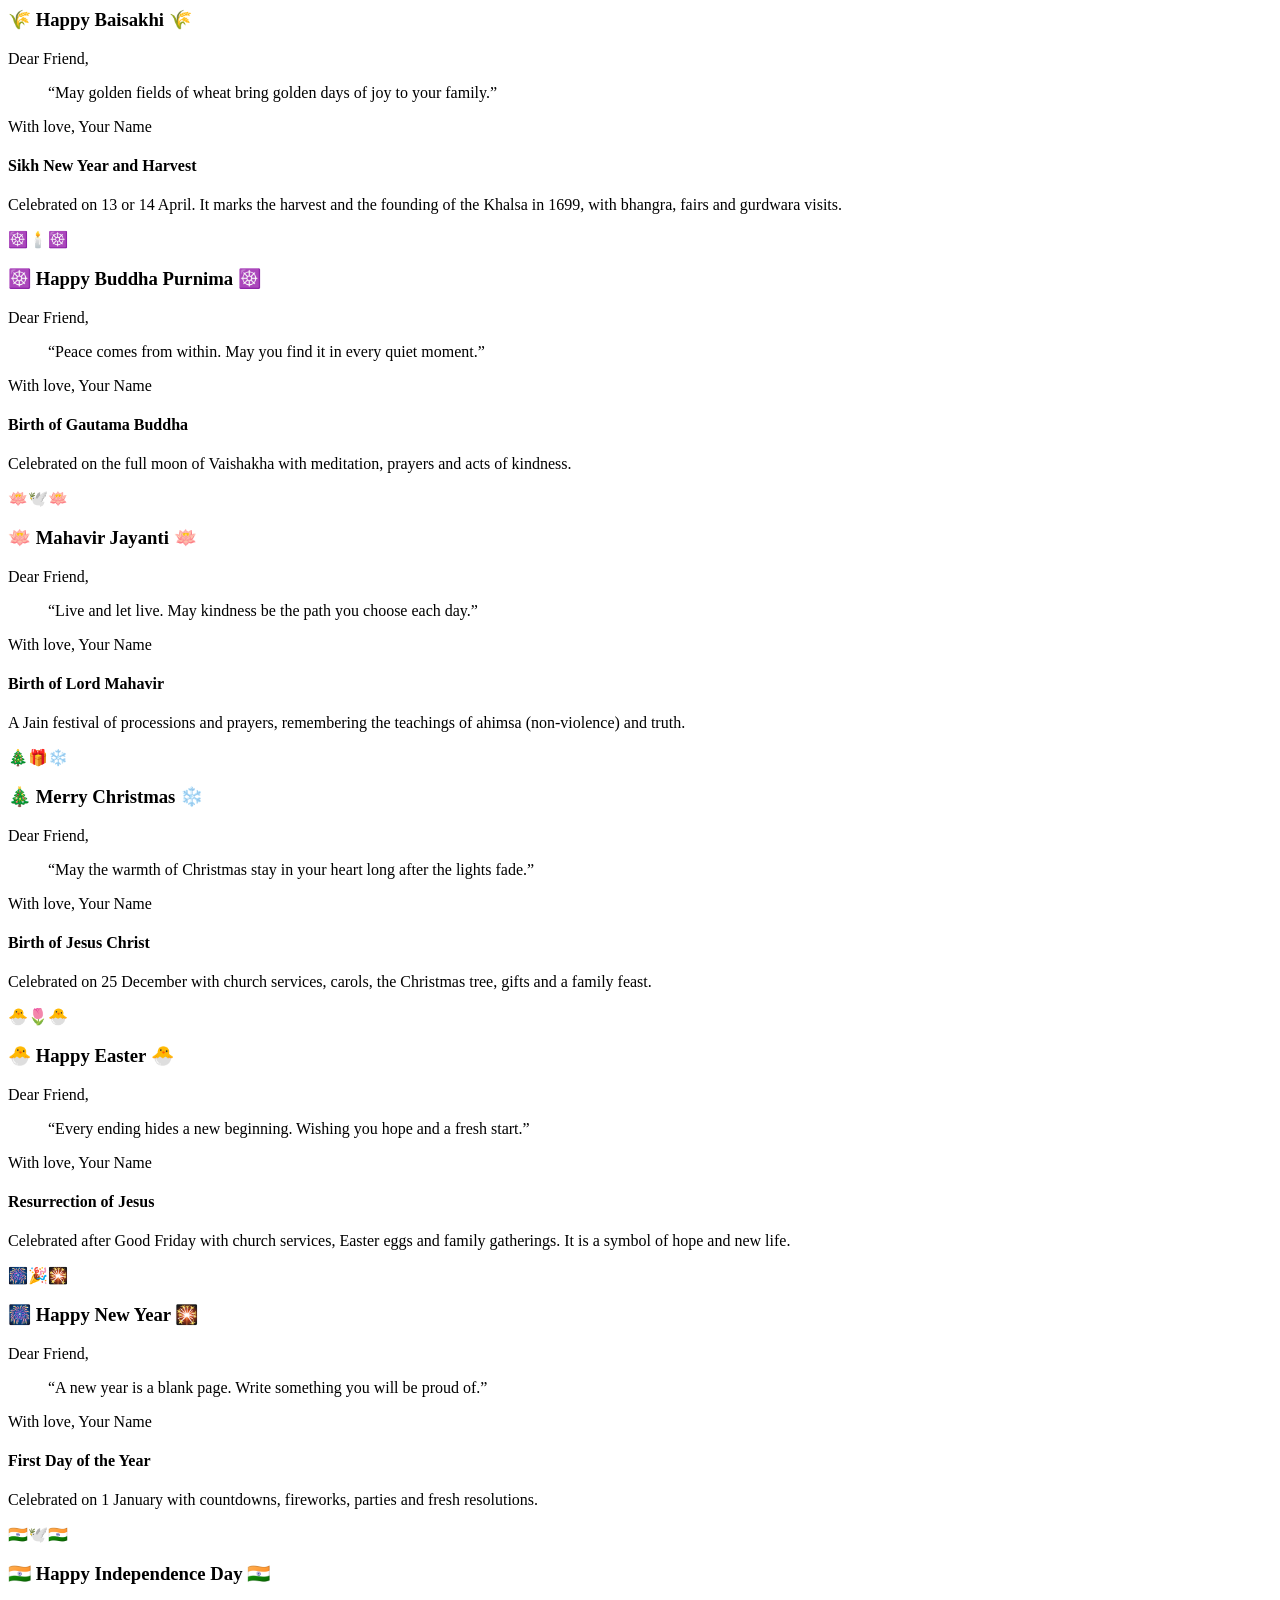
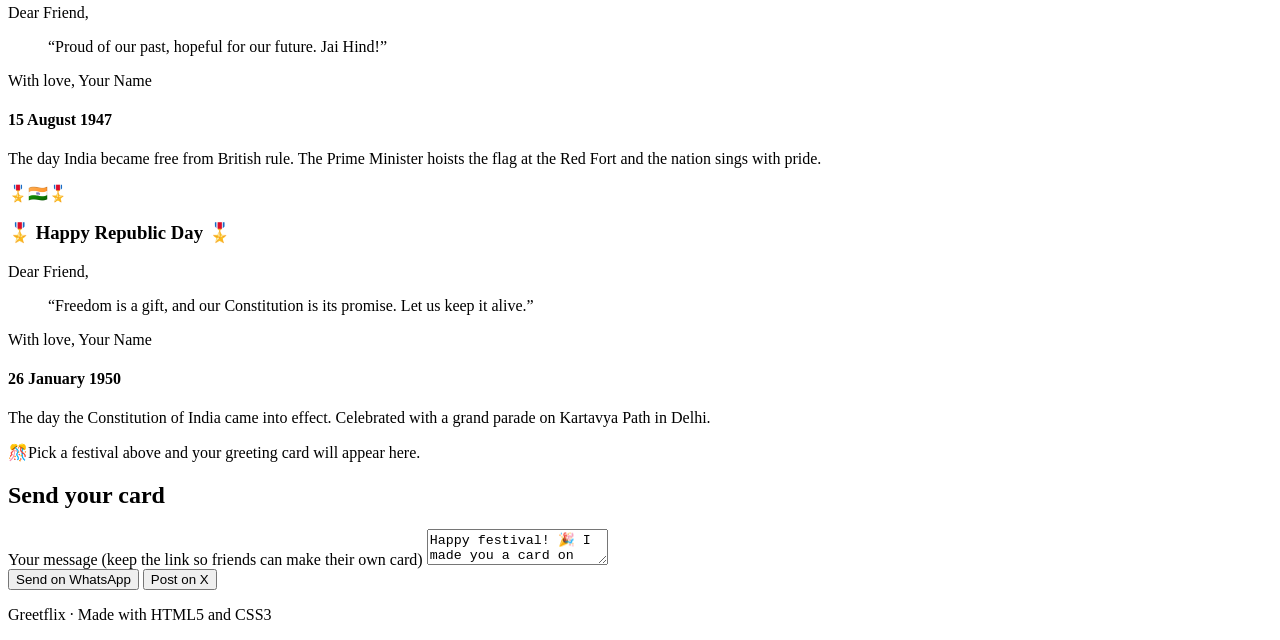
==== commit fb04ecc4: "Update greeting from 'Hello' to 'Goodbye'" ====
--- a/index.html
+++ b/index.html
@@ -3,491 +3,390 @@
 <head>
 <meta charset="UTF-8">
 <meta name="viewport" content="width=device-width, initial-scale=1">
-<meta name="color-scheme" content="light">
-<title>Festival Greeting Card Maker</title>
-<link href="https://fonts.googleapis.com/css2?family=Nunito+Sans:wght@400;600;700&family=Yatra+One&display=swap" rel="stylesheet">
-<link rel="stylesheet" href="flix.css">
+<meta name="description" content="Pick a festival, edit the wish and share a warm greeting card with the people you love.">
+<meta name="theme-color" content="#150f24">
+<title>Greetflix | Festival Greeting Card Maker</title>
+<link rel="icon" href="data:image/svg+xml,%3Csvg xmlns='http://www.w3.org/2000/svg' viewBox='0 0 100 100'%3E%3Ctext y='.9em' font-size='90'%3E🎉%3C/text%3E%3C/svg%3E">
+<link rel="preconnect" href="https://fonts.googleapis.com">
+<link rel="preconnect" href="https://fonts.gstatic.com" crossorigin>
+<link rel="stylesheet" href="https://fonts.googleapis.com/css2?family=Hind:wght@400;600&family=Yeseva+One&display=swap">
+<link rel="stylesheet" href="style.css">
 </head>
 <body>
-<input type="checkbox" id="saved" hidden>
-
-<nav>
-  <div class="brand">
-    <strong>Greeting Card</strong>
-    <span>A card is small, but the warmth inside it travels far.</span>
+<a class="skip" href="#stage">Skip to card</a>
+
+<header class="top">
+  <a class="logo" href="#">Greetflix</a>
+  <nav aria-label="Main">
+    <a href="#custom">Write your own</a>
+    <a href="#share">Send a card</a>
+  </nav>
+</header>
+
+<section class="hero">
+  <h1>Every festival deserves a warm wish</h1>
+  <p>Pick a festival below, change the words to your own and send the card to the people you love.</p>
+</section>
+
+<main>
+  <div class="rows">
+    <section aria-labelledby="h-hindu">
+      <h2 id="h-hindu">Hindu</h2>
+      <div class="row">
+        <a class="tile fire" href="#diwali"><span>🪔</span>Diwali</a>
+        <a class="tile bloom" href="#holi"><span>🎨</span>Holi</a>
+        <a class="tile bloom" href="#rakhi"><span>🎀</span>Raksha Bandhan</a>
+        <a class="tile fire" href="#navratri"><span>🔱</span>Navratri</a>
+        <a class="tile fire" href="#dussehra"><span>🏹</span>Dussehra</a>
+        <a class="tile sky" href="#janmashtami"><span>🦚</span>Janmashtami</a>
+        <a class="tile fire" href="#durga"><span>🌺</span>Durga Puja</a>
+        <a class="tile bloom" href="#ganesh"><span>🌼</span>Ganesh Chaturthi</a>
+        <a class="tile fire" href="#lohri"><span>🔥</span>Lohri</a>
+        <a class="tile leaf" href="#pongal"><span>🍯</span>Pongal</a>
+        <a class="tile bloom" href="#onam"><span>🛶</span>Onam</a>
+        <a class="tile gold" href="#chhath"><span>🌅</span>Chhath Puja</a>
+      </div>
+    </section>
+    <section aria-labelledby="h-muslim">
+      <h2 id="h-muslim">Muslim</h2>
+      <div class="row">
+        <a class="tile leaf" href="#eidfitr"><span>🌙</span>Eid ul-Fitr</a>
+        <a class="tile leaf" href="#eidadha"><span>🕌</span>Eid ul-Adha</a>
+      </div>
+    </section>
+    <section aria-labelledby="h-other">
+      <h2 id="h-other">Sikh, Buddhist and Jain</h2>
+      <div class="row">
+        <a class="tile gold" href="#gurpurab"><span>☬</span>Guru Nanak Jayanti</a>
+        <a class="tile leaf" href="#baisakhi"><span>🌾</span>Baisakhi</a>
+        <a class="tile sky" href="#buddha"><span>☸️</span>Buddha Purnima</a>
+        <a class="tile gold" href="#mahavir"><span>🪷</span>Mahavir Jayanti</a>
+      </div>
+    </section>
+    <section aria-labelledby="h-christian">
+      <h2 id="h-christian">Christian</h2>
+      <div class="row">
+        <a class="tile xmas" href="#christmas"><span>🎄</span>Christmas</a>
+        <a class="tile bloom" href="#easter"><span>🐣</span>Easter</a>
+      </div>
+    </section>
+    <section aria-labelledby="h-national">
+      <h2 id="h-national">National and General</h2>
+      <div class="row">
+        <a class="tile sky" href="#newyear"><span>🎆</span>New Year</a>
+        <a class="tile flag" href="#independence"><span>🇮🇳</span>Independence Day</a>
+        <a class="tile flag" href="#republic"><span>🎖️</span>Republic Day</a>
+        <a class="tile bloom" href="#custom"><span>✍️</span>Your own wish</a>
+      </div>
+    </section>
   </div>
-  <div class="nav-links">
-    <a href="index.html">Create Card</a>
-    <a href="greetnav.html#holi">Your Card</a>
-  </div>
-</nav>
-
-<header>
-  <h1>Every festival deserves a warm wish</h1>
-  <p>Choose a festival, write your own message and send a beautiful card to the people you love.</p>
-</header>
-
-<main>
-  <div class="box">
-    <label for="festival">1. Choose a festival</label>
-    <select id="festival">
-      <option value="" disabled selected>— Choose a festival —</option>
-      <option value="custom"> Make your own card </option>
-      <optgroup label="Hindu">
-        <option value="diwali">Diwali</option>
-        <option value="holi">Holi</option>
-        <option value="rakhi">Raksha Bandhan</option>
-        <option value="navratri">Navratri</option>
-        <option value="dussehra">Dussehra</option>
-        <option value="janmashtami">Janmashtami</option>
-        <option value="durga">Durga Puja</option>
-        <option value="ganesh">Ganesh Chaturthi</option>
-        <option value="lohri">Lohri</option>
-        <option value="pongal">Pongal</option>
-        <option value="onam">Onam</option>
-        <option value="chhath">Chhath Puja</option>
-      </optgroup>
-      <optgroup label="Muslim">
-        <option value="eidfitr">Eid ul-Fitr</option>
-        <option value="eidadha">Eid ul-Adha</option>
-      </optgroup>
-      <optgroup label="Sikh, Buddhist and Jain">
-        <option value="gurpurab">Guru Nanak Jayanti</option>
-        <option value="baisakhi">Baisakhi</option>
-        <option value="buddha">Buddha Purnima</option>
-        <option value="mahavir">Mahavir Jayanti</option>
-      </optgroup>
-      <optgroup label="Christian">
-        <option value="christmas">Christmas</option>
-        <option value="easter">Easter</option>
-      </optgroup>
-      <optgroup label="National and General">
-        <option value="newyear">New Year</option>
-        <option value="independence">Independence Day</option>
-        <option value="republic">Republic Day</option>
-      </optgroup>
-    </select>
-  </div>
-
-  <div class="box empty">
-    <p>🎊</p>
-    <p>Select a festival and your greeting card will appear here.</p>
-  </div>
-
-<form id="custom" action="https://wa.me/" target="_blank" style="--c:#6a1b9a">
-  <h2>Make Your Own Card</h2>
-  <div class="face">
-    <span class="deco d1">🎉</span><span class="deco d2">✨</span><span class="deco d3">🎉</span>
-    <textarea name="text" rows="12" aria-label="Card message">🎉 Your Title Here 🎉
-
-Dear Friend,
-Write your own wish here.
-
-With love, Your Name
-
-Make your own card: https://greeting-card-maker-with-custom-sha.vercel.app/#custom</textarea>
-  </div>
-  <p class="about"><strong>Your own wish</strong><br>Write any message you like. The card link is in the last line, so it goes along when you share.</p>
-  <label for="saved" class="save-btn">Save Card</label>
-  <div class="share-section"><span class="share-title">Share on:</span><div class="share-buttons"><button class="btn-wa">WhatsApp</button><button class="btn-x" formaction="https://twitter.com/intent/tweet">Post on X</button><button class="btn-fb" formaction="https://www.facebook.com/">Facebook</button><button class="btn-ig" formaction="https://www.instagram.com/">Instagram</button><button class="btn-sc" formaction="https://www.snapchat.com/">Snapchat</button></div></div>
-</form>
-<form id="diwali" action="https://wa.me/" target="_blank" style="--c:#f57c00">
-  <h2>Diwali</h2>
-  <div class="face">
-    <span class="deco d1">🪔</span><span class="deco d2">✨</span><span class="deco d3">🪔</span>
-    <textarea name="text" rows="12" aria-label="Card message">🪔 Happy Diwali 🪔
-
-Dear Friend,
-"Wish the divine lights of Diwali bring peace, prosperity,health,and love to your life."
-
-With love, Your Name
-
-Make your own card: https://greeting-card-maker-with-custom-sha.vercel.app/#diwali</textarea>
-  </div>
-  <p class="about"><strong>Festival of Lights</strong><br>Celebrated in October or November. Homes glow with diyas and rangoli, families share sweets and pray to Goddess Lakshmi. It marks the victory of light over darkness and Lord Rama’s return to Ayodhya.</p>
-  <label for="saved" class="save-btn">Save Card</label>
-  <div class="share-section"><span class="share-title">Share on:</span><div class="share-buttons"><button class="btn-wa">WhatsApp</button><button class="btn-x" formaction="https://twitter.com/intent/tweet">Post on X</button><button class="btn-fb" formaction="https://www.facebook.com/">Facebook</button><button class="btn-ig" formaction="https://www.instagram.com/">Instagram</button><button class="btn-sc" formaction="https://www.snapchat.com/">Snapchat</button></div></div>
-</form>
-<form id="holi" action="https://wa.me/" target="_blank" style="--c:#d81b60">
-  <h2>Holi</h2>
-  <div class="face">
-    <span class="deco d1">🎨</span><span class="deco d2">💦</span><span class="deco d3">🎨</span>
-    <textarea name="text" rows="12" aria-label="Card message">🎨 Happy Holi 🎨
-
-Dear Friend,
-“Life is a canvas, and today every colour is welcome.”
-
-With love, Your Name
-
-Make your own card: https://greeting-card-maker-with-custom-sha.vercel.app/#holi</textarea>
-  </div>
-  <p class="about"><strong>Festival of Colours</strong><br>Celebrated in March. People play with colours, sing and share sweets to welcome spring. It begins with Holika Dahan, the victory of good over evil.</p>
-  <label for="saved" class="save-btn">Save Card</label>
-  <div class="share-section"><span class="share-title">Share on:</span><div class="share-buttons"><button class="btn-wa">WhatsApp</button><button class="btn-x" formaction="https://twitter.com/intent/tweet">Post on X</button><button class="btn-fb" formaction="https://www.facebook.com/">Facebook</button><button class="btn-ig" formaction="https://www.instagram.com/">Instagram</button><button class="btn-sc" formaction="https://www.snapchat.com/">Snapchat</button></div></div>
-</form>
-<form id="rakhi" action="https://wa.me/" target="_blank" style="--c:#c2185b">
-  <h2>Raksha Bandhan</h2>
-  <div class="face">
-    <span class="deco d1">🎀</span><span class="deco d2">💛</span><span class="deco d3">🎀</span>
-    <textarea name="text" rows="12" aria-label="Card message">🎀 Happy Raksha Bandhan 🎀
-
-Dear Brother/Sister,
-“Some bonds need no words, only a thread, a smile and a promise.”
-
-With love, Your Name
-
-Make your own card: https://greeting-card-maker-with-custom-sha.vercel.app/#rakhi</textarea>
-  </div>
-  <p class="about"><strong>Bond of Brother and Sister</strong><br>Celebrated in August. Sisters tie a rakhi on their brothers’ wrists, and brothers promise love, care and protection.</p>
-  <label for="saved" class="save-btn">Save Card</label>
-  <div class="share-section"><span class="share-title">Share on:</span><div class="share-buttons"><button class="btn-wa">WhatsApp</button><button class="btn-x" formaction="https://twitter.com/intent/tweet">Post on X</button><button class="btn-fb" formaction="https://www.facebook.com/">Facebook</button><button class="btn-ig" formaction="https://www.instagram.com/">Instagram</button><button class="btn-sc" formaction="https://www.snapchat.com/">Snapchat</button></div></div>
-</form>
-<form id="navratri" action="https://wa.me/" target="_blank" style="--c:#e53935">
-  <h2>Navratri</h2>
-  <div class="face">
-    <span class="deco d1">🔱</span><span class="deco d2">🌺</span><span class="deco d3">🔱</span>
-    <textarea name="text" rows="12" aria-label="Card message">🔱 Happy Navratri 🔱
-
-Dear Friend,
-“Faith lights the nine nights, and courage carries you through all the days.”
-
-With love, Your Name
-
-Make your own card: https://greeting-card-maker-with-custom-sha.vercel.app/#navratri</textarea>
-  </div>
-  <p class="about"><strong>Nine Nights of the Goddess</strong><br>Nine nights of worship of Goddess Durga, with fasting, garba and dandiya raas in the evenings.</p>
-  <label for="saved" class="save-btn">Save Card</label>
-  <div class="share-section"><span class="share-title">Share on:</span><div class="share-buttons"><button class="btn-wa">WhatsApp</button><button class="btn-x" formaction="https://twitter.com/intent/tweet">Post on X</button><button class="btn-fb" formaction="https://www.facebook.com/">Facebook</button><button class="btn-ig" formaction="https://www.instagram.com/">Instagram</button><button class="btn-sc" formaction="https://www.snapchat.com/">Snapchat</button></div></div>
-</form>
-<form id="dussehra" action="https://wa.me/" target="_blank" style="--c:#bf360c">
-  <h2>Dussehra</h2>
-  <div class="face">
-    <span class="deco d1">🏹</span><span class="deco d2">🔥</span><span class="deco d3">🏹</span>
-    <textarea name="text" rows="12" aria-label="Card message">🏹 Happy Dussehra 🏹
-
-Dear Friend,
-“Every Ravan inside us falls when truth and kindness stand tall.”
-
-With love, Your Name
-
-Make your own card: https://greeting-card-maker-with-custom-sha.vercel.app/#dussehra</textarea>
-  </div>
-  <p class="about"><strong>Victory of Good over Evil</strong><br>Marks Lord Rama’s victory over Ravana. Effigies of Ravana are burnt on the tenth day after Navratri.</p>
-  <label for="saved" class="save-btn">Save Card</label>
-  <div class="share-section"><span class="share-title">Share on:</span><div class="share-buttons"><button class="btn-wa">WhatsApp</button><button class="btn-x" formaction="https://twitter.com/intent/tweet">Post on X</button><button class="btn-fb" formaction="https://www.facebook.com/">Facebook</button><button class="btn-ig" formaction="https://www.instagram.com/">Instagram</button><button class="btn-sc" formaction="https://www.snapchat.com/">Snapchat</button></div></div>
-</form>
-<form id="janmashtami" action="https://wa.me/" target="_blank" style="--c:#1e5aa8">
-  <h2>Janmashtami</h2>
-  <div class="face">
-    <span class="deco d1">🦚</span><span class="deco d2">🪈</span><span class="deco d3">🦚</span>
-    <textarea name="text" rows="12" aria-label="Card message">🦚 Happy Janmashtami 🦚
-
-Dear Friend,
-“Do your best, let go of the rest, and keep smiling like Krishna.”
-
-With love, Your Name
-
-Make your own card: https://greeting-card-maker-with-custom-sha.vercel.app/#janmashtami</textarea>
-  </div>
-  <p class="about"><strong>Birth of Lord Krishna</strong><br>Celebrated with fasting, bhajans, midnight prayers and the dahi handi pot-breaking fun.</p>
-  <label for="saved" class="save-btn">Save Card</label>
-  <div class="share-section"><span class="share-title">Share on:</span><div class="share-buttons"><button class="btn-wa">WhatsApp</button><button class="btn-x" formaction="https://twitter.com/intent/tweet">Post on X</button><button class="btn-fb" formaction="https://www.facebook.com/">Facebook</button><button class="btn-ig" formaction="https://www.instagram.com/">Instagram</button><button class="btn-sc" formaction="https://www.snapchat.com/">Snapchat</button></div></div>
-</form>
-<form id="durga" action="https://wa.me/" target="_blank" style="--c:#c62828">
-  <h2>Durga Puja</h2>
-  <div class="face">
-    <span class="deco d1">🌺</span><span class="deco d2">🥁</span><span class="deco d3">🌺</span>
-    <textarea name="text" rows="12" aria-label="Card message">🌺 Shubho Durga Puja 🌺
-
-Dear Friend,
-“May Maa Durga give you the strength to face every storm with grace.”
-
-With love, Your Name
-
-Make your own card: https://greeting-card-maker-with-custom-sha.vercel.app/#durga</textarea>
-  </div>
-  <p class="about"><strong>Festival of Goddess Durga</strong><br>Most popular in Bengal. Grand pandals, dhak drums, dhunuchi dance and sindoor khela over five days.</p>
-  <label for="saved" class="save-btn">Save Card</label>
-  <div class="share-section"><span class="share-title">Share on:</span><div class="share-buttons"><button class="btn-wa">WhatsApp</button><button class="btn-x" formaction="https://twitter.com/intent/tweet">Post on X</button><button class="btn-fb" formaction="https://www.facebook.com/">Facebook</button><button class="btn-ig" formaction="https://www.instagram.com/">Instagram</button><button class="btn-sc" formaction="https://www.snapchat.com/">Snapchat</button></div></div>
-</form>
-<form id="ganesh" action="https://wa.me/" target="_blank" style="--c:#ef6c00">
-  <h2>Ganesh Chaturthi</h2>
-  <div class="face">
-    <span class="deco d1">🌼</span><span class="deco d2">🙏</span><span class="deco d3">🌼</span>
-    <textarea name="text" rows="12" aria-label="Card message">🌼 Ganesh Chaturthi 🌼
-
-Dear Friend,
-“Begin with a prayer, walk with patience, and every obstacle will make way.”
-
-Ganpati Bappa Morya! Your Name
-
-Make your own card: https://greeting-card-maker-with-custom-sha.vercel.app/#ganesh</textarea>
-  </div>
-  <p class="about"><strong>Birthday of Lord Ganesha</strong><br>Ganesha idols are welcomed at home for a few days, offered modaks, and then immersed in water with cheers of Ganpati Bappa Morya.</p>
-  <label for="saved" class="save-btn">Save Card</label>
-  <div class="share-section"><span class="share-title">Share on:</span><div class="share-buttons"><button class="btn-wa">WhatsApp</button><button class="btn-x" formaction="https://twitter.com/intent/tweet">Post on X</button><button class="btn-fb" formaction="https://www.facebook.com/">Facebook</button><button class="btn-ig" formaction="https://www.instagram.com/">Instagram</button><button class="btn-sc" formaction="https://www.snapchat.com/">Snapchat</button></div></div>
-</form>
-<form id="lohri" action="https://wa.me/" target="_blank" style="--c:#e64a19">
-  <h2>Lohri</h2>
-  <div class="face">
-    <span class="deco d1">🔥</span><span class="deco d2">🍿</span><span class="deco d3">🔥</span>
-    <textarea name="text" rows="12" aria-label="Card message">🔥 Happy Lohri 🔥
-
-Dear Friend,
-“May the Lohri bonfire burn away your worries and warm every heart.”
-
-With love, Your Name
-
-Make your own card: https://greeting-card-maker-with-custom-sha.vercel.app/#lohri</textarea>
-  </div>
-  <p class="about"><strong>Winter Harvest Bonfire</strong><br>Celebrated in mid-January, mainly in Punjab. People dance bhangra around a bonfire and offer peanuts, rewri and popcorn.</p>
-  <label for="saved" class="save-btn">Save Card</label>
-  <div class="share-section"><span class="share-title">Share on:</span><div class="share-buttons"><button class="btn-wa">WhatsApp</button><button class="btn-x" formaction="https://twitter.com/intent/tweet">Post on X</button><button class="btn-fb" formaction="https://www.facebook.com/">Facebook</button><button class="btn-ig" formaction="https://www.instagram.com/">Instagram</button><button class="btn-sc" formaction="https://www.snapchat.com/">Snapchat</button></div></div>
-</form>
-<form id="pongal" action="https://wa.me/" target="_blank" style="--c:#f57f17">
-  <h2>Pongal</h2>
-  <div class="face">
-    <span class="deco d1">🍯</span><span class="deco d2">🌞</span><span class="deco d3">🌾</span>
-    <textarea name="text" rows="12" aria-label="Card message">🍯 Happy Pongal 🌾
-
-Dear Friend,
-“As the pot overflows, may your home overflow with joy and plenty.”
-
-With love, Your Name
-
-Make your own card: https://greeting-card-maker-with-custom-sha.vercel.app/#pongal</textarea>
-  </div>
-  <p class="about"><strong>Tamil Harvest Festival</strong><br>A four-day festival in January. Fresh rice is cooked until the pot overflows, to thank the Sun God and the farmers.</p>
-  <label for="saved" class="save-btn">Save Card</label>
-  <div class="share-section"><span class="share-title">Share on:</span><div class="share-buttons"><button class="btn-wa">WhatsApp</button><button class="btn-x" formaction="https://twitter.com/intent/tweet">Post on X</button><button class="btn-fb" formaction="https://www.facebook.com/">Facebook</button><button class="btn-ig" formaction="https://www.instagram.com/">Instagram</button><button class="btn-sc" formaction="https://www.snapchat.com/">Snapchat</button></div></div>
-</form>
-<form id="onam" action="https://wa.me/" target="_blank" style="--c:#2e7d32">
-  <h2>Onam</h2>
-  <div class="face">
-    <span class="deco d1">🌼</span><span class="deco d2">🛶</span><span class="deco d3">🌼</span>
-    <textarea name="text" rows="12" aria-label="Card message">🌼 Happy Onam 🌼
-
-Dear Friend,
-“May the flower carpet at your door bring a year full of colour.”
-
-With love, Your Name
-
-Make your own card: https://greeting-card-maker-with-custom-sha.vercel.app/#onam</textarea>
-  </div>
-  <p class="about"><strong>Harvest Festival of Kerala</strong><br>Celebrated with pookalam flower carpets, the grand sadya feast, boat races and folk dances.</p>
-  <label for="saved" class="save-btn">Save Card</label>
-  <div class="share-section"><span class="share-title">Share on:</span><div class="share-buttons"><button class="btn-wa">WhatsApp</button><button class="btn-x" formaction="https://twitter.com/intent/tweet">Post on X</button><button class="btn-fb" formaction="https://www.facebook.com/">Facebook</button><button class="btn-ig" formaction="https://www.instagram.com/">Instagram</button><button class="btn-sc" formaction="https://www.snapchat.com/">Snapchat</button></div></div>
-</form>
-<form id="chhath" action="https://wa.me/" target="_blank" style="--c:#ff8f00">
-  <h2>Chhath Puja</h2>
-  <div class="face">
-    <span class="deco d1">🌅</span><span class="deco d2">☀️</span><span class="deco d3">🪔</span>
-    <textarea name="text" rows="12" aria-label="Card message">🌅 Happy Chhath Puja 🪔
-
-Dear Friend,
-“Bowing to the rising sun, may your life glow with health, faith and joy.”
-
-With love, Your Name
-
-Make your own card: https://greeting-card-maker-with-custom-sha.vercel.app/#chhath</textarea>
-  </div>
-  <p class="about"><strong>Worship of the Sun God</strong><br>A four-day festival celebrated in October or November, mainly in Bihar, Jharkhand and eastern Uttar Pradesh. Devotees fast and offer arghya to the setting and rising sun at rivers and ponds, thanking Surya Dev and Chhathi Maiya.</p>
-  <label for="saved" class="save-btn">Save Card</label>
-  <div class="share-section"><span class="share-title">Share on:</span><div class="share-buttons"><button class="btn-wa">WhatsApp</button><button class="btn-x" formaction="https://twitter.com/intent/tweet">Post on X</button><button class="btn-fb" formaction="https://www.facebook.com/">Facebook</button><button class="btn-ig" formaction="https://www.instagram.com/">Instagram</button><button class="btn-sc" formaction="https://www.snapchat.com/">Snapchat</button></div></div>
-</form>
-<form id="eidfitr" action="https://wa.me/" target="_blank" style="--c:#00796b">
-  <h2>Eid ul-Fitr</h2>
-  <div class="face">
-    <span class="deco d1">🌙</span><span class="deco d2">⭐</span><span class="deco d3">🌙</span>
-    <textarea name="text" rows="12" aria-label="Card message">🌙 Eid Mubarak 🌙
-
-Dear Friend,
-“After a month of patience, may Allah reward you with joy beyond measure.”
-
-With love, Your Name
-
-Make your own card: https://greeting-card-maker-with-custom-sha.vercel.app/#eidfitr</textarea>
-  </div>
-  <p class="about"><strong>Festival of Breaking the Fast</strong><br>Marks the end of Ramadan. People offer special prayers, wear new clothes, share sheer khurma and give charity to the needy.</p>
-  <label for="saved" class="save-btn">Save Card</label>
-  <div class="share-section"><span class="share-title">Share on:</span><div class="share-buttons"><button class="btn-wa">WhatsApp</button><button class="btn-x" formaction="https://twitter.com/intent/tweet">Post on X</button><button class="btn-fb" formaction="https://www.facebook.com/">Facebook</button><button class="btn-ig" formaction="https://www.instagram.com/">Instagram</button><button class="btn-sc" formaction="https://www.snapchat.com/">Snapchat</button></div></div>
-</form>
-<form id="eidadha" action="https://wa.me/" target="_blank" style="--c:#00695c">
-  <h2>Eid ul-Adha</h2>
-  <div class="face">
-    <span class="deco d1">🕌</span><span class="deco d2">🌙</span><span class="deco d3">🕌</span>
-    <textarea name="text" rows="12" aria-label="Card message">🕌 Eid ul-Adha Mubarak 🕌
-
-Dear Friend,
-“May your sacrifices turn into blessings and your heart stay generous.”
-
-With love, Your Name
-
-Make your own card: https://greeting-card-maker-with-custom-sha.vercel.app/#eidadha</textarea>
-  </div>
-  <p class="about"><strong>Festival of Sacrifice</strong><br>Remembers Prophet Ibrahim’s devotion to Allah. Meat is shared with family, friends and the poor.</p>
-  <label for="saved" class="save-btn">Save Card</label>
-  <div class="share-section"><span class="share-title">Share on:</span><div class="share-buttons"><button class="btn-wa">WhatsApp</button><button class="btn-x" formaction="https://twitter.com/intent/tweet">Post on X</button><button class="btn-fb" formaction="https://www.facebook.com/">Facebook</button><button class="btn-ig" formaction="https://www.instagram.com/">Instagram</button><button class="btn-sc" formaction="https://www.snapchat.com/">Snapchat</button></div></div>
-</form>
-<form id="gurpurab" action="https://wa.me/" target="_blank" style="--c:#1565c0">
-  <h2>Guru Nanak Jayanti</h2>
-  <div class="face">
-    <span class="deco d1">☬</span><span class="deco d2">🌟</span><span class="deco d3">☬</span>
-    <textarea name="text" rows="12" aria-label="Card message">☬ Guru Nanak Jayanti ☬
-
-Dear Friend,
-“Walk in the light of Guru Nanak: be honest, be kind, serve everyone.”
-
-Waheguru Ji Ka Khalsa. Your Name
-
-Make your own card: https://greeting-card-maker-with-custom-sha.vercel.app/#gurpurab</textarea>
-  </div>
-  <p class="about"><strong>Birth of Guru Nanak Dev Ji</strong><br>Celebrated with prabhat pheris, kirtan and langar at gurdwaras. It remembers the teachings of honest work, sharing and equality.</p>
-  <label for="saved" class="save-btn">Save Card</label>
-  <div class="share-section"><span class="share-title">Share on:</span><div class="share-buttons"><button class="btn-wa">WhatsApp</button><button class="btn-x" formaction="https://twitter.com/intent/tweet">Post on X</button><button class="btn-fb" formaction="https://www.facebook.com/">Facebook</button><button class="btn-ig" formaction="https://www.instagram.com/">Instagram</button><button class="btn-sc" formaction="https://www.snapchat.com/">Snapchat</button></div></div>
-</form>
-<form id="baisakhi" action="https://wa.me/" target="_blank" style="--c:#ef9a00">
-  <h2>Baisakhi</h2>
-  <div class="face">
-    <span class="deco d1">🌾</span><span class="deco d2">🥁</span><span class="deco d3">🌾</span>
-    <textarea name="text" rows="12" aria-label="Card message">🌾 Happy Baisakhi 🌾
-
-Dear Friend,
-“May golden fields of wheat bring golden days of joy to your family.”
-
-With love, Your Name
-
-Make your own card: https://greeting-card-maker-with-custom-sha.vercel.app/#baisakhi</textarea>
-  </div>
-  <p class="about"><strong>Sikh New Year and Harvest</strong><br>Celebrated on 13 or 14 April. It marks the harvest and the founding of the Khalsa in 1699, with bhangra, fairs and gurdwara visits.</p>
-  <label for="saved" class="save-btn">Save Card</label>
-  <div class="share-section"><span class="share-title">Share on:</span><div class="share-buttons"><button class="btn-wa">WhatsApp</button><button class="btn-x" formaction="https://twitter.com/intent/tweet">Post on X</button><button class="btn-fb" formaction="https://www.facebook.com/">Facebook</button><button class="btn-ig" formaction="https://www.instagram.com/">Instagram</button><button class="btn-sc" formaction="https://www.snapchat.com/">Snapchat</button></div></div>
-</form>
-<form id="buddha" action="https://wa.me/" target="_blank" style="--c:#ff9800">
-  <h2>Buddha Purnima</h2>
-  <div class="face">
-    <span class="deco d1">☸️</span><span class="deco d2">🕯️</span><span class="deco d3">☸️</span>
-    <textarea name="text" rows="12" aria-label="Card message">☸️ Happy Buddha Purnima ☸️
-
-Dear Friend,
-“Peace comes from within. May you find it in every quiet moment.”
-
-With love, Your Name
-
-Make your own card: https://greeting-card-maker-with-custom-sha.vercel.app/#buddha</textarea>
-  </div>
-  <p class="about"><strong>Birth of Gautama Buddha</strong><br>Celebrated on the full moon of Vaishakha with meditation, prayers and acts of kindness.</p>
-  <label for="saved" class="save-btn">Save Card</label>
-  <div class="share-section"><span class="share-title">Share on:</span><div class="share-buttons"><button class="btn-wa">WhatsApp</button><button class="btn-x" formaction="https://twitter.com/intent/tweet">Post on X</button><button class="btn-fb" formaction="https://www.facebook.com/">Facebook</button><button class="btn-ig" formaction="https://www.instagram.com/">Instagram</button><button class="btn-sc" formaction="https://www.snapchat.com/">Snapchat</button></div></div>
-</form>
-<form id="mahavir" action="https://wa.me/" target="_blank" style="--c:#8e24aa">
-  <h2>Mahavir Jayanti</h2>
-  <div class="face">
-    <span class="deco d1">🪷</span><span class="deco d2">🕊️</span><span class="deco d3">🪷</span>
-    <textarea name="text" rows="12" aria-label="Card message">🪷 Mahavir Jayanti 🪷
-
-Dear Friend,
-“Live and let live. May kindness be the path you choose each day.”
-
-With love, Your Name
-
-Make your own card: https://greeting-card-maker-with-custom-sha.vercel.app/#mahavir</textarea>
-  </div>
-  <p class="about"><strong>Birth of Lord Mahavir</strong><br>A Jain festival of processions and prayers, remembering the teachings of ahimsa (non-violence) and truth.</p>
-  <label for="saved" class="save-btn">Save Card</label>
-  <div class="share-section"><span class="share-title">Share on:</span><div class="share-buttons"><button class="btn-wa">WhatsApp</button><button class="btn-x" formaction="https://twitter.com/intent/tweet">Post on X</button><button class="btn-fb" formaction="https://www.facebook.com/">Facebook</button><button class="btn-ig" formaction="https://www.instagram.com/">Instagram</button><button class="btn-sc" formaction="https://www.snapchat.com/">Snapchat</button></div></div>
-</form>
-<form id="christmas" action="https://wa.me/" target="_blank" style="--c:#b71c1c">
-  <h2>Christmas</h2>
-  <div class="face">
-    <span class="deco d1">🎄</span><span class="deco d2">🎁</span><span class="deco d3">❄️</span>
-    <textarea name="text" rows="12" aria-label="Card message">🎄 Merry Christmas ❄️
-
-Dear Friend,
-“May the warmth of Christmas stay in your heart long after the lights fade.”
-
-With love, Your Name
-
-Make your own card: https://greeting-card-maker-with-custom-sha.vercel.app/#christmas</textarea>
-  </div>
-  <p class="about"><strong>Birth of Jesus Christ</strong><br>Celebrated on 25 December with church services, carols, the Christmas tree, gifts and a family feast.</p>
-  <label for="saved" class="save-btn">Save Card</label>
-  <div class="share-section"><span class="share-title">Share on:</span><div class="share-buttons"><button class="btn-wa">WhatsApp</button><button class="btn-x" formaction="https://twitter.com/intent/tweet">Post on X</button><button class="btn-fb" formaction="https://www.facebook.com/">Facebook</button><button class="btn-ig" formaction="https://www.instagram.com/">Instagram</button><button class="btn-sc" formaction="https://www.snapchat.com/">Snapchat</button></div></div>
-</form>
-<form id="easter" action="https://wa.me/" target="_blank" style="--c:#ab47bc">
-  <h2>Easter</h2>
-  <div class="face">
-    <span class="deco d1">🐣</span><span class="deco d2">🌷</span><span class="deco d3">🐣</span>
-    <textarea name="text" rows="12" aria-label="Card message">🐣 Happy Easter 🐣
-
-Dear Friend,
-“Every ending hides a new beginning. Wishing you hope and a fresh start.”
-
-With love, Your Name
-
-Make your own card: https://greeting-card-maker-with-custom-sha.vercel.app/#easter</textarea>
-  </div>
-  <p class="about"><strong>Resurrection of Jesus</strong><br>Celebrated after Good Friday with church services, Easter eggs and family gatherings. It is a symbol of hope and new life.</p>
-  <label for="saved" class="save-btn">Save Card</label>
-  <div class="share-section"><span class="share-title">Share on:</span><div class="share-buttons"><button class="btn-wa">WhatsApp</button><button class="btn-x" formaction="https://twitter.com/intent/tweet">Post on X</button><button class="btn-fb" formaction="https://www.facebook.com/">Facebook</button><button class="btn-ig" formaction="https://www.instagram.com/">Instagram</button><button class="btn-sc" formaction="https://www.snapchat.com/">Snapchat</button></div></div>
-</form>
-<form id="newyear" action="https://wa.me/" target="_blank" style="--c:#3949ab">
-  <h2>New Year</h2>
-  <div class="face">
-    <span class="deco d1">🎆</span><span class="deco d2">🎉</span><span class="deco d3">🎇</span>
-    <textarea name="text" rows="12" aria-label="Card message">🎆 Happy New Year 🎇
-
-Dear Friend,
-“A new year is a blank page. Write something you will be proud of.”
-
-With love, Your Name
-
-Make your own card: https://greeting-card-maker-with-custom-sha.vercel.app/#newyear</textarea>
-  </div>
-  <p class="about"><strong>First Day of the Year</strong><br>Celebrated on 1 January with countdowns, fireworks, parties and fresh resolutions.</p>
-  <label for="saved" class="save-btn">Save Card</label>
-  <div class="share-section"><span class="share-title">Share on:</span><div class="share-buttons"><button class="btn-wa">WhatsApp</button><button class="btn-x" formaction="https://twitter.com/intent/tweet">Post on X</button><button class="btn-fb" formaction="https://www.facebook.com/">Facebook</button><button class="btn-ig" formaction="https://www.instagram.com/">Instagram</button><button class="btn-sc" formaction="https://www.snapchat.com/">Snapchat</button></div></div>
-</form>
-<form id="independence" action="https://wa.me/" target="_blank" style="--c:#e8710a">
-  <h2>Independence Day</h2>
-  <div class="face">
-    <span class="deco d1">🇮🇳</span><span class="deco d2">🕊️</span><span class="deco d3">🇮🇳</span>
-    <textarea name="text" rows="12" aria-label="Card message">🇮🇳 Happy Independence Day 🇮🇳
-
-Dear Friend,
-“Proud of our past, hopeful for our future. Jai Hind!”
-
-With love, Your Name
-
-Make your own card: https://greeting-card-maker-with-custom-sha.vercel.app/#independence</textarea>
-  </div>
-  <p class="about"><strong>15 August 1947</strong><br>The day India became free from British rule. The Prime Minister hoists the flag at the Red Fort and the nation sings with pride.</p>
-  <label for="saved" class="save-btn">Save Card</label>
-  <div class="share-section"><span class="share-title">Share on:</span><div class="share-buttons"><button class="btn-wa">WhatsApp</button><button class="btn-x" formaction="https://twitter.com/intent/tweet">Post on X</button><button class="btn-fb" formaction="https://www.facebook.com/">Facebook</button><button class="btn-ig" formaction="https://www.instagram.com/">Instagram</button><button class="btn-sc" formaction="https://www.snapchat.com/">Snapchat</button></div></div>
-</form>
-<form id="republic" action="https://wa.me/" target="_blank" style="--c:#138808">
-  <h2>Republic Day</h2>
-  <div class="face">
-    <span class="deco d1">🎖️</span><span class="deco d2">🇮🇳</span><span class="deco d3">🎖️</span>
-    <textarea name="text" rows="12" aria-label="Card message">🎖️ Happy Republic Day 🎖️
-
-Dear Friend,
-“Freedom is a gift, and our Constitution is its promise. Let us keep it alive.”
-
-With love, Your Name
-
-Make your own card: https://greeting-card-maker-with-custom-sha.vercel.app/#republic</textarea>
-  </div>
-  <p class="about"><strong>26 January 1950</strong><br>The day the Constitution of India came into effect. Celebrated with a grand parade on Kartavya Path in Delhi.</p>
-  <label for="saved" class="save-btn">Save Card</label>
-  <div class="share-section"><span class="share-title">Share on:</span><div class="share-buttons"><button class="btn-wa">WhatsApp</button><button class="btn-x" formaction="https://twitter.com/intent/tweet">Post on X</button><button class="btn-fb" formaction="https://www.facebook.com/">Facebook</button><button class="btn-ig" formaction="https://www.instagram.com/">Instagram</button><button class="btn-sc" formaction="https://www.snapchat.com/">Snapchat</button></div></div>
-</form>
+
+  <section class="stage" id="stage" aria-label="Your greeting card">
+
+    <article class="card bloom" id="custom">
+      <div class="paper">
+        <header><p>🎉✨🎉</p><h3 contenteditable="true">🎉 Your Title Here 🎉</h3></header>
+        <div class="msg" contenteditable="true" aria-label="Edit your message">
+          <p>Dear Friend,</p>
+          <blockquote>Write your own wish here.</blockquote>
+          <p>With love, Your Name</p>
+        </div>
+      </div>
+      <aside><h4>Your own wish</h4><p>Write any message you like. Click the text on the card to change it.</p></aside>
+    </article>
+
+    <article class="card fire" id="diwali">
+      <div class="paper">
+        <header><p>🪔✨🪔</p><h3>🪔 Happy Diwali 🪔</h3></header>
+        <div class="msg" contenteditable="true" aria-label="Edit your message">
+          <p>Dear Friend,</p>
+          <blockquote>“Wish the divine lights of Diwali bring peace, prosperity, health, and love to your life.”</blockquote>
+          <p>With love, Your Name</p>
+        </div>
+      </div>
+      <aside><h4>Festival of Lights</h4><p>Celebrated in October or November. Homes glow with diyas and rangoli, families share sweets and pray to Goddess Lakshmi. It marks the victory of light over darkness and Lord Rama’s return to Ayodhya.</p></aside>
+    </article>
+
+    <article class="card bloom" id="holi">
+      <div class="paper">
+        <header><p>🎨💦🎨</p><h3>🎨 Happy Holi 🎨</h3></header>
+        <div class="msg" contenteditable="true" aria-label="Edit your message">
+          <p>Dear Friend,</p>
+          <blockquote>“Life is a canvas, and today every colour is welcome.”</blockquote>
+          <p>With love, Your Name</p>
+        </div>
+      </div>
+      <aside><h4>Festival of Colours</h4><p>Celebrated in March. People play with colours, sing and share sweets to welcome spring. It begins with Holika Dahan, the victory of good over evil.</p></aside>
+    </article>
+
+    <article class="card bloom" id="rakhi">
+      <div class="paper">
+        <header><p>🎀💛🎀</p><h3>🎀 Happy Raksha Bandhan 🎀</h3></header>
+        <div class="msg" contenteditable="true" aria-label="Edit your message">
+          <p>Dear Brother/Sister,</p>
+          <blockquote>“Some bonds need no words, only a thread, a smile and a promise.”</blockquote>
+          <p>With love, Your Name</p>
+        </div>
+      </div>
+      <aside><h4>Bond of Brother and Sister</h4><p>Celebrated in August. Sisters tie a rakhi on their brothers’ wrists, and brothers promise love, care and protection.</p></aside>
+    </article>
+
+    <article class="card fire" id="navratri">
+      <div class="paper">
+        <header><p>🔱🌺🔱</p><h3>🔱 Happy Navratri 🔱</h3></header>
+        <div class="msg" contenteditable="true" aria-label="Edit your message">
+          <p>Dear Friend,</p>
+          <blockquote>“Faith lights the nine nights, and courage carries you through all the days.”</blockquote>
+          <p>With love, Your Name</p>
+        </div>
+      </div>
+      <aside><h4>Nine Nights of the Goddess</h4><p>Nine nights of worship of Goddess Durga, with fasting, garba and dandiya raas in the evenings.</p></aside>
+    </article>
+
+    <article class="card fire" id="dussehra">
+      <div class="paper">
+        <header><p>🏹🔥🏹</p><h3>🏹 Happy Dussehra 🏹</h3></header>
+        <div class="msg" contenteditable="true" aria-label="Edit your message">
+          <p>Dear Friend,</p>
+          <blockquote>“Every Ravan inside us falls when truth and kindness stand tall.”</blockquote>
+          <p>With love, Your Name</p>
+        </div>
+      </div>
+      <aside><h4>Victory of Good over Evil</h4><p>Marks Lord Rama’s victory over Ravana. Effigies of Ravana are burnt on the tenth day after Navratri.</p></aside>
+    </article>
+
+    <article class="card sky" id="janmashtami">
+      <div class="paper">
+        <header><p>🦚🪈🦚</p><h3>🦚 Happy Janmashtami 🦚</h3></header>
+        <div class="msg" contenteditable="true" aria-label="Edit your message">
+          <p>Dear Friend,</p>
+          <blockquote>“Do your best, let go of the rest, and keep smiling like Krishna.”</blockquote>
+          <p>With love, Your Name</p>
+        </div>
+      </div>
+      <aside><h4>Birth of Lord Krishna</h4><p>Celebrated with fasting, bhajans, midnight prayers and the dahi handi pot-breaking fun.</p></aside>
+    </article>
+
+    <article class="card fire" id="durga">
+      <div class="paper">
+        <header><p>🌺🥁🌺</p><h3>🌺 Shubho Durga Puja 🌺</h3></header>
+        <div class="msg" contenteditable="true" aria-label="Edit your message">
+          <p>Dear Friend,</p>
+          <blockquote>“May Maa Durga give you the strength to face every storm with grace.”</blockquote>
+          <p>With love, Your Name</p>
+        </div>
+      </div>
+      <aside><h4>Festival of Goddess Durga</h4><p>Most popular in Bengal. Grand pandals, dhak drums, dhunuchi dance and sindoor khela over five days.</p></aside>
+    </article>
+
+    <article class="card bloom" id="ganesh">
+      <div class="paper">
+        <header><p>🌼🙏🌼</p><h3>🌼 Ganesh Chaturthi 🌼</h3></header>
+        <div class="msg" contenteditable="true" aria-label="Edit your message">
+          <p>Dear Friend,</p>
+          <blockquote>“Begin with a prayer, walk with patience, and every obstacle will make way.”</blockquote>
+          <p>Ganpati Bappa Morya! Your Name</p>
+        </div>
+      </div>
+      <aside><h4>Birthday of Lord Ganesha</h4><p>Ganesha idols are welcomed at home for a few days, offered modaks, and then immersed in water with cheers of Ganpati Bappa Morya.</p></aside>
+    </article>
+
+    <article class="card fire" id="lohri">
+      <div class="paper">
+        <header><p>🔥🍿🔥</p><h3>🔥 Happy Lohri 🔥</h3></header>
+        <div class="msg" contenteditable="true" aria-label="Edit your message">
+          <p>Dear Friend,</p>
+          <blockquote>“May the Lohri bonfire burn away your worries and warm every heart.”</blockquote>
+          <p>With love, Your Name</p>
+        </div>
+      </div>
+      <aside><h4>Winter Harvest Bonfire</h4><p>Celebrated in mid-January, mainly in Punjab. People dance bhangra around a bonfire and offer peanuts, rewri and popcorn.</p></aside>
+    </article>
+
+    <article class="card leaf" id="pongal">
+      <div class="paper">
+        <header><p>🍯🌞🌾</p><h3>🍯 Happy Pongal 🌾</h3></header>
+        <div class="msg" contenteditable="true" aria-label="Edit your message">
+          <p>Dear Friend,</p>
+          <blockquote>“As the pot overflows, may your home overflow with joy and plenty.”</blockquote>
+          <p>With love, Your Name</p>
+        </div>
+      </div>
+      <aside><h4>Tamil Harvest Festival</h4><p>A four-day festival in January. Fresh rice is cooked until the pot overflows, to thank the Sun God and the farmers.</p></aside>
+    </article>
+
+    <article class="card bloom" id="onam">
+      <div class="paper">
+        <header><p>🌼🛶🌼</p><h3>🌼 Happy Onam 🌼</h3></header>
+        <div class="msg" contenteditable="true" aria-label="Edit your message">
+          <p>Dear Friend,</p>
+          <blockquote>“May the flower carpet at your door bring a year full of colour.”</blockquote>
+          <p>With love, Your Name</p>
+        </div>
+      </div>
+      <aside><h4>Harvest Festival of Kerala</h4><p>Celebrated with pookalam flower carpets, the grand sadya feast, boat races and folk dances.</p></aside>
+    </article>
+
+    <article class="card gold" id="chhath">
+      <div class="paper">
+        <header><p>🌅☀️🪔</p><h3>🌅 Happy Chhath Puja 🪔</h3></header>
+        <div class="msg" contenteditable="true" aria-label="Edit your message">
+          <p>Dear Friend,</p>
+          <blockquote>“Bowing to the rising sun, may your life glow with health, faith and joy.”</blockquote>
+          <p>With love, Your Name</p>
+        </div>
+      </div>
+      <aside><h4>Worship of the Sun God</h4><p>A four-day festival celebrated in October or November, mainly in Bihar, Jharkhand and eastern Uttar Pradesh. Devotees fast and offer arghya to the setting and rising sun at rivers and ponds, thanking Surya Dev and Chhathi Maiya.</p></aside>
+    </article>
+
+    <article class="card leaf" id="eidfitr">
+      <div class="paper">
+        <header><p>🌙⭐🌙</p><h3>🌙 Eid Mubarak 🌙</h3></header>
+        <div class="msg" contenteditable="true" aria-label="Edit your message">
+          <p>Dear Friend,</p>
+          <blockquote>“After a month of patience, may Allah reward you with joy beyond measure.”</blockquote>
+          <p>With love, Your Name</p>
+        </div>
+      </div>
+      <aside><h4>Festival of Breaking the Fast</h4><p>Marks the end of Ramadan. People offer special prayers, wear new clothes, share sheer khurma and give charity to the needy.</p></aside>
+    </article>
+
+    <article class="card leaf" id="eidadha">
+      <div class="paper">
+        <header><p>🕌🌙🕌</p><h3>🕌 Eid ul-Adha Mubarak 🕌</h3></header>
+        <div class="msg" contenteditable="true" aria-label="Edit your message">
+          <p>Dear Friend,</p>
+          <blockquote>“May your sacrifices turn into blessings and your heart stay generous.”</blockquote>
+          <p>With love, Your Name</p>
+        </div>
+      </div>
+      <aside><h4>Festival of Sacrifice</h4><p>Remembers Prophet Ibrahim’s devotion to Allah. Meat is shared with family, friends and the poor.</p></aside>
+    </article>
+
+    <article class="card gold" id="gurpurab">
+      <div class="paper">
+        <header><p>☬🌟☬</p><h3>☬ Guru Nanak Jayanti ☬</h3></header>
+        <div class="msg" contenteditable="true" aria-label="Edit your message">
+          <p>Dear Friend,</p>
+          <blockquote>“Walk in the light of Guru Nanak: be honest, be kind, serve everyone.”</blockquote>
+          <p>Waheguru Ji Ka Khalsa. Your Name</p>
+        </div>
+      </div>
+      <aside><h4>Birth of Guru Nanak Dev Ji</h4><p>Celebrated with prabhat pheris, kirtan and langar at gurdwaras. It remembers the teachings of honest work, sharing and equality.</p></aside>
+    </article>
+
+    <article class="card leaf" id="baisakhi">
+      <div class="paper">
+        <header><p>🌾🥁🌾</p><h3>🌾 Happy Baisakhi 🌾</h3></header>
+        <div class="msg" contenteditable="true" aria-label="Edit your message">
+          <p>Dear Friend,</p>
+          <blockquote>“May golden fields of wheat bring golden days of joy to your family.”</blockquote>
+          <p>With love, Your Name</p>
+        </div>
+      </div>
+      <aside><h4>Sikh New Year and Harvest</h4><p>Celebrated on 13 or 14 April. It marks the harvest and the founding of the Khalsa in 1699, with bhangra, fairs and gurdwara visits.</p></aside>
+    </article>
+
+    <article class="card sky" id="buddha">
+      <div class="paper">
+        <header><p>☸️🕯️☸️</p><h3>☸️ Happy Buddha Purnima ☸️</h3></header>
+        <div class="msg" contenteditable="true" aria-label="Edit your message">
+          <p>Dear Friend,</p>
+          <blockquote>“Peace comes from within. May you find it in every quiet moment.”</blockquote>
+          <p>With love, Your Name</p>
+        </div>
+      </div>
+      <aside><h4>Birth of Gautama Buddha</h4><p>Celebrated on the full moon of Vaishakha with meditation, prayers and acts of kindness.</p></aside>
+    </article>
+
+    <article class="card gold" id="mahavir">
+      <div class="paper">
+        <header><p>🪷🕊️🪷</p><h3>🪷 Mahavir Jayanti 🪷</h3></header>
+        <div class="msg" contenteditable="true" aria-label="Edit your message">
+          <p>Dear Friend,</p>
+          <blockquote>“Live and let live. May kindness be the path you choose each day.”</blockquote>
+          <p>With love, Your Name</p>
+        </div>
+      </div>
+      <aside><h4>Birth of Lord Mahavir</h4><p>A Jain festival of processions and prayers, remembering the teachings of ahimsa (non-violence) and truth.</p></aside>
+    </article>
+
+    <article class="card xmas" id="christmas">
+      <div class="paper">
+        <header><p>🎄🎁❄️</p><h3>🎄 Merry Christmas ❄️</h3></header>
+        <div class="msg" contenteditable="true" aria-label="Edit your message">
+          <p>Dear Friend,</p>
+          <blockquote>“May the warmth of Christmas stay in your heart long after the lights fade.”</blockquote>
+          <p>With love, Your Name</p>
+        </div>
+      </div>
+      <aside><h4>Birth of Jesus Christ</h4><p>Celebrated on 25 December with church services, carols, the Christmas tree, gifts and a family feast.</p></aside>
+    </article>
+
+    <article class="card bloom" id="easter">
+      <div class="paper">
+        <header><p>🐣🌷🐣</p><h3>🐣 Happy Easter 🐣</h3></header>
+        <div class="msg" contenteditable="true" aria-label="Edit your message">
+          <p>Dear Friend,</p>
+          <blockquote>“Every ending hides a new beginning. Wishing you hope and a fresh start.”</blockquote>
+          <p>With love, Your Name</p>
+        </div>
+      </div>
+      <aside><h4>Resurrection of Jesus</h4><p>Celebrated after Good Friday with church services, Easter eggs and family gatherings. It is a symbol of hope and new life.</p></aside>
+    </article>
+
+    <article class="card sky" id="newyear">
+      <div class="paper">
+        <header><p>🎆🎉🎇</p><h3>🎆 Happy New Year 🎇</h3></header>
+        <div class="msg" contenteditable="true" aria-label="Edit your message">
+          <p>Dear Friend,</p>
+          <blockquote>“A new year is a blank page. Write something you will be proud of.”</blockquote>
+          <p>With love, Your Name</p>
+        </div>
+      </div>
+      <aside><h4>First Day of the Year</h4><p>Celebrated on 1 January with countdowns, fireworks, parties and fresh resolutions.</p></aside>
+    </article>
+
+    <article class="card flag" id="independence">
+      <div class="paper">
+        <header><p>🇮🇳🕊️🇮🇳</p><h3>🇮🇳 Happy Independence Day 🇮🇳</h3></header>
+        <div class="msg" contenteditable="true" aria-label="Edit your message">
+          <p>Dear Friend,</p>
+          <blockquote>“Proud of our past, hopeful for our future. Jai Hind!”</blockquote>
+          <p>With love, Your Name</p>
+        </div>
+      </div>
+      <aside><h4>15 August 1947</h4><p>The day India became free from British rule. The Prime Minister hoists the flag at the Red Fort and the nation sings with pride.</p></aside>
+    </article>
+
+    <article class="card flag" id="republic">
+      <div class="paper">
+        <header><p>🎖️🇮🇳🎖️</p><h3>🎖️ Happy Republic Day 🎖️</h3></header>
+        <div class="msg" contenteditable="true" aria-label="Edit your message">
+          <p>Dear Friend,</p>
+          <blockquote>“Freedom is a gift, and our Constitution is its promise. Let us keep it alive.”</blockquote>
+          <p>With love, Your Name</p>
+        </div>
+      </div>
+      <aside><h4>26 January 1950</h4><p>The day the Constitution of India came into effect. Celebrated with a grand parade on Kartavya Path in Delhi.</p></aside>
+    </article>
+
+    <p class="hint"><span>🎊</span>Pick a festival above and your greeting card will appear here.</p>
+  </section>
+
+  <form class="share" id="share" action="https://wa.me/" method="get" target="_blank">
+    <h2>Send your card</h2>
+    <label for="wish">Your message (keep the link so friends can make their own card)</label>
+    <textarea id="wish" name="text" required maxlength="280">Happy festival! 🎉 I made you a card on Greetflix: https://greetflix.vercel.app</textarea>
+    <div class="btns">
+      <button type="submit">Send on WhatsApp</button>
+      <button type="submit" formaction="https://twitter.com/intent/tweet">Post on X</button>
+    </div>
+  </form>
 </main>
 
-<footer>
-  <p class="f1">Customize your message above and click Save Card.</p>
-  <p class="f2">To save the card as a PDF, press Ctrl + P and choose Save as PDF.</p>
+<footer class="foot">
+  <p>Greetflix · Made with HTML5 and CSS3</p>
 </footer>
-
 </body>
 </html>
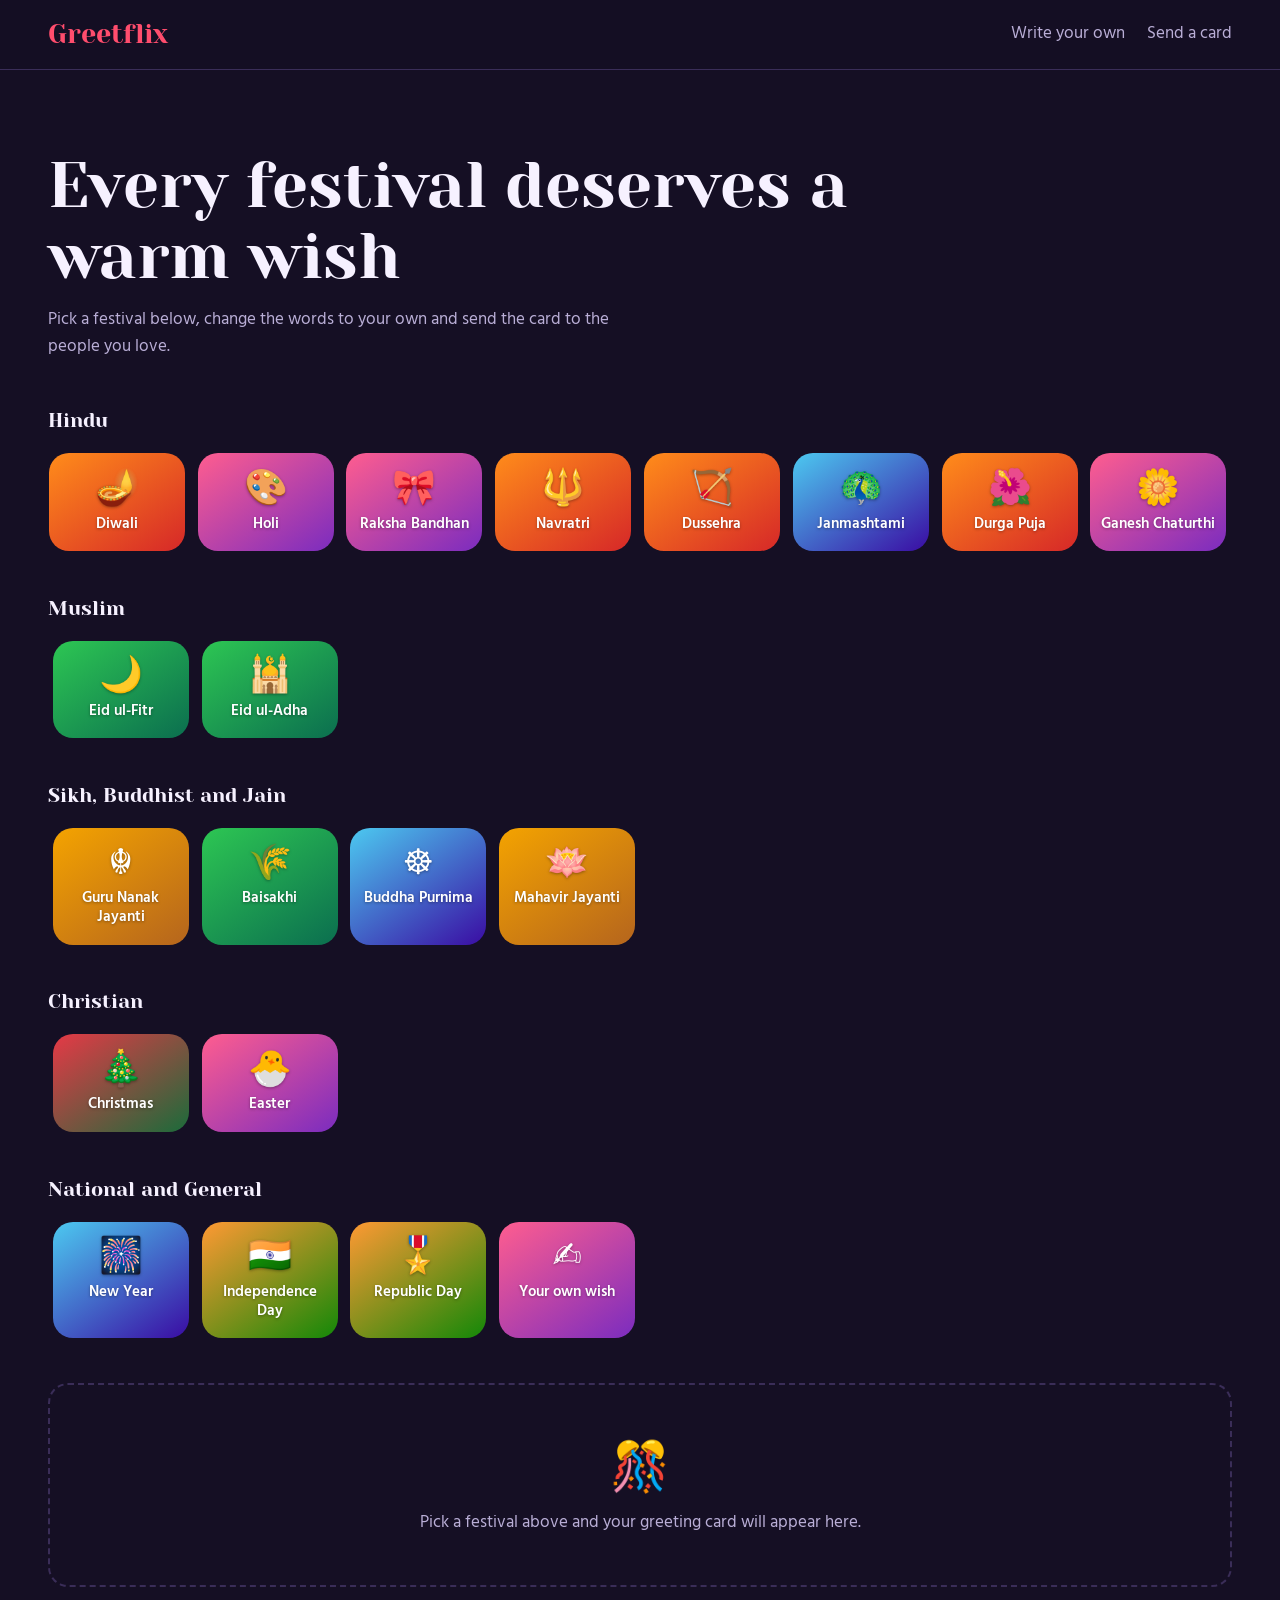
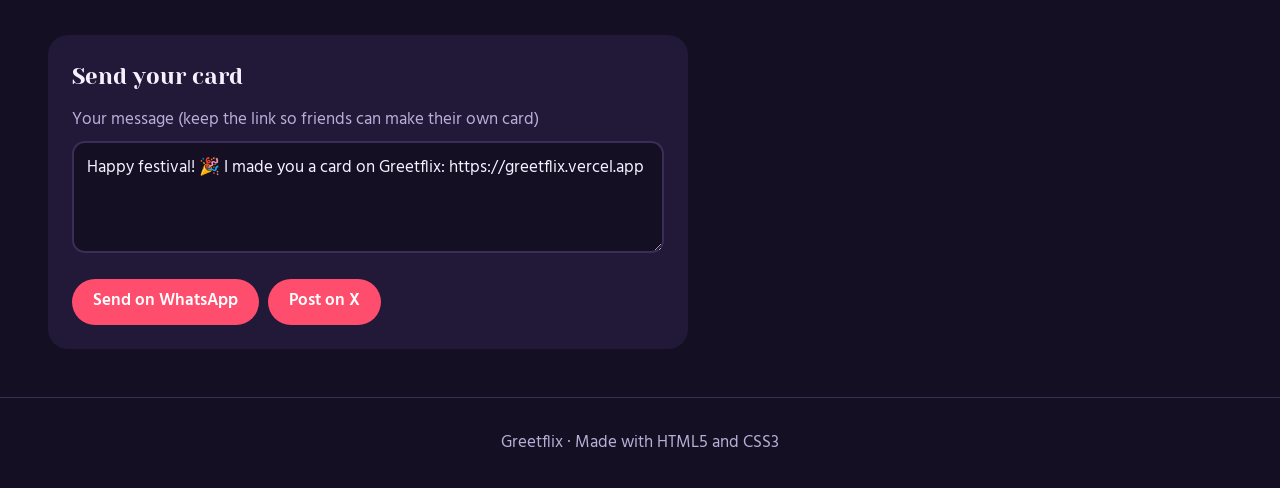
==== commit cb4fb7f9: "Replace style.css link with flix.css link" ====
--- a/index.html
+++ b/index.html
@@ -10,7 +10,7 @@
 <link rel="preconnect" href="https://fonts.googleapis.com">
 <link rel="preconnect" href="https://fonts.gstatic.com" crossorigin>
 <link rel="stylesheet" href="https://fonts.googleapis.com/css2?family=Hind:wght@400;600&family=Yeseva+One&display=swap">
-<link rel="stylesheet" href="style.css">
+<link rel="stylesheet" href="flix.css">
 </head>
 <body>
 <a class="skip" href="#stage">Skip to card</a>
--- a/flix.css
+++ b/flix.css
@@ -0,0 +1,98 @@
+/* Greetflix - CSS only (Unit III): variables, flexbox, grid, pseudo-classes/elements,
+   attribute selectors, transitions, animations, media queries. No JavaScript. */
+:root{--bg:#150f24;--panel:#221838;--line:#3a2d58;--ink:#f6f1ff;--mute:#b9aed6;--paper:#fffdf8;--text:#2b2140;--red:#ff4d6d;--r:1.25rem}
+*{box-sizing:border-box;margin:0}
+html{scroll-behavior:smooth;scroll-padding-top:5rem}
+body{font:1.05rem/1.6 "Hind",system-ui,sans-serif;background:var(--bg);color:var(--ink)}
+h1,h2,h3,h4,.logo{font-family:"Yeseva One",Georgia,serif;font-weight:400}
+a{color:inherit}
+::selection{background:var(--red);color:#fff}
+.skip{position:absolute;left:-99rem}
+.skip:focus{left:1rem;top:1rem;background:#fff;color:#000;padding:.5rem 1rem;z-index:9}
+
+/* header (flexbox) */
+.top{position:sticky;top:0;z-index:5;display:flex;justify-content:space-between;align-items:center;padding:.8rem clamp(1rem,5vw,3rem);background:rgba(21,15,36,.92);backdrop-filter:blur(8px);border-bottom:1px solid var(--line)}
+.logo{font-size:1.7rem;color:var(--red);text-decoration:none}
+.top nav{display:flex;gap:1.4rem}
+.top nav a[href^="#"]{text-decoration:none;color:var(--mute);transition:color .2s}
+.top nav a[href^="#"]:hover,.top nav a[href^="#"]:focus-visible{color:#fff}
+
+.hero{max-width:56rem;padding:clamp(2.5rem,8vw,5rem) clamp(1rem,5vw,3rem) 1rem}
+.hero h1{font-size:clamp(2.2rem,6vw,4rem);line-height:1.1}
+.hero p{max-width:36rem;margin-top:1rem;color:var(--mute)}
+main{padding:0 clamp(1rem,5vw,3rem) 3rem}
+
+/* festival rows (flexbox + scroll snap) */
+.rows h2{font-size:1.25rem;margin:1.8rem 0 .7rem}
+.row{display:flex;gap:.8rem;overflow-x:auto;scroll-snap-type:x proximity;padding:.3rem .3rem .8rem}
+.tile{flex:0 0 8.5rem;scroll-snap-align:start;display:flex;flex-direction:column;align-items:center;gap:.3rem;padding:1.1rem .5rem;border-radius:var(--r);text-align:center;font-weight:600;font-size:.95rem;line-height:1.25;color:#fff;text-decoration:none;text-shadow:0 1px 3px rgba(0,0,0,.35);background:linear-gradient(145deg,var(--a),var(--b));transition:transform .2s,box-shadow .2s}
+.tile span{font-size:2.2rem;line-height:1.1}
+.tile:hover,.tile:focus-visible{transform:translateY(-4px) scale(1.04);box-shadow:0 .8rem 1.6rem rgba(0,0,0,.45);outline:2px solid #fff}
+
+/* colour themes (CSS variables) */
+.fire{--a:#ff8c1a;--b:#d62828}
+.bloom{--a:#ff5d8f;--b:#7b2cbf}
+.leaf{--a:#2dc653;--b:#0b6e4f}
+.sky{--a:#4cc9f0;--b:#3a0ca3}
+.gold{--a:#f4a300;--b:#b5651d}
+.xmas{--a:#e63946;--b:#1b6b3a}
+.flag{--a:#ff9933;--b:#138808}
+
+/* card stage: only the card whose id is in the URL (:target) is shown */
+.stage{margin-top:2rem}
+.card{display:none;grid-template-columns:3fr 2fr;gap:1.8rem;align-items:start;scroll-margin-top:5rem}
+.card:target{display:grid;animation:pop .5s ease-out}
+@keyframes pop{from{opacity:0;transform:translateY(1.5rem) rotate(-1deg)}}
+
+.paper{background:var(--paper);color:var(--text);border-radius:var(--r);overflow:hidden;box-shadow:0 0 0 .35rem var(--a),0 1.5rem 3rem -.5rem var(--b)}
+.paper header{padding:1.5rem 1rem;text-align:center;color:#fff;text-shadow:0 1px 3px rgba(0,0,0,.4);background:linear-gradient(135deg,var(--a),var(--b))}
+.paper header p{font-size:1.8rem;letter-spacing:.4rem}
+.paper h3{font-size:clamp(1.5rem,4vw,2.2rem)}
+.msg{padding:1.8rem clamp(1rem,4vw,2.5rem);font-size:1.15rem}
+.msg blockquote{margin:1rem 0;padding-left:1rem;border-left:.3rem solid var(--a);font-family:"Yeseva One",Georgia,serif;font-size:1.35rem;line-height:1.5}
+[contenteditable]{transition:background .2s}
+[contenteditable]:hover{background:rgba(0,0,0,.04)}
+[contenteditable]:focus{outline:2px dashed var(--b);outline-offset:-.5rem}
+.paper::after{content:"Make your own card at greetflix.vercel.app";display:block;padding:.8rem;text-align:center;font-size:.8rem;color:#7a6e92;border-top:1px dashed #d8d0e6}
+
+.card aside{padding:1.5rem;background:var(--panel);border-radius:var(--r)}
+.card aside h4{font-size:1.25rem;color:var(--a)}
+.card aside p{margin-top:.5rem;color:var(--mute)}
+.card aside::after{content:"Tip: click the message to edit it, then press Ctrl+P and choose Save as PDF.";display:block;margin-top:1rem;padding-top:.8rem;border-top:1px solid var(--line);font-size:.85rem;color:var(--mute)}
+
+/* placeholder is a later sibling, so it hides once any card is targeted */
+.card:target ~ .hint{display:none}
+.hint{padding:3rem 1rem;text-align:center;color:var(--mute);border:2px dashed var(--line);border-radius:var(--r)}
+.hint span{display:block;font-size:3rem;animation:float 3s ease-in-out infinite}
+@keyframes float{50%{transform:translateY(-.6rem)}}
+
+/* share form */
+.share{max-width:40rem;margin-top:3rem;padding:1.5rem;background:var(--panel);border-radius:var(--r)}
+.share h2{font-size:1.4rem}
+.share label{display:block;margin:.8rem 0 .4rem;color:var(--mute)}
+textarea{width:100%;min-height:7rem;padding:.8rem;font:inherit;color:var(--ink);background:var(--bg);border:2px solid var(--line);border-radius:.8rem;resize:vertical}
+textarea:focus{outline:none;border-color:var(--red);box-shadow:0 0 0 .2rem rgba(255,77,109,.3)}
+textarea:invalid{border-color:#ffb703}
+.btns{display:flex;flex-wrap:wrap;gap:.6rem;margin-top:1rem}
+button{padding:.6rem 1.3rem;font:inherit;font-weight:600;color:#fff;background:var(--red);border:0;border-radius:2rem;cursor:pointer;transition:filter .2s,transform .2s}
+button:hover{filter:brightness(1.15);transform:translateY(-2px)}
+button:focus-visible{outline:3px solid #fff}
+
+.foot{padding:2rem 1rem;text-align:center;color:var(--mute);border-top:1px solid var(--line)}
+
+/* responsive */
+@media (max-width:48rem){
+  .card{grid-template-columns:1fr}
+  .top nav a:first-child{display:none}
+  .tile{flex-basis:7rem}
+}
+@media (prefers-reduced-motion:reduce){
+  *{animation:none!important;transition:none!important;scroll-behavior:auto!important}
+}
+/* print: only the opened card */
+@media print{
+  body{background:#fff}
+  .top,.hero,.rows,.share,.foot,.hint,.card aside{display:none}
+  .card:target{display:block}
+  .paper{box-shadow:none;border:3px solid var(--a)}
+}
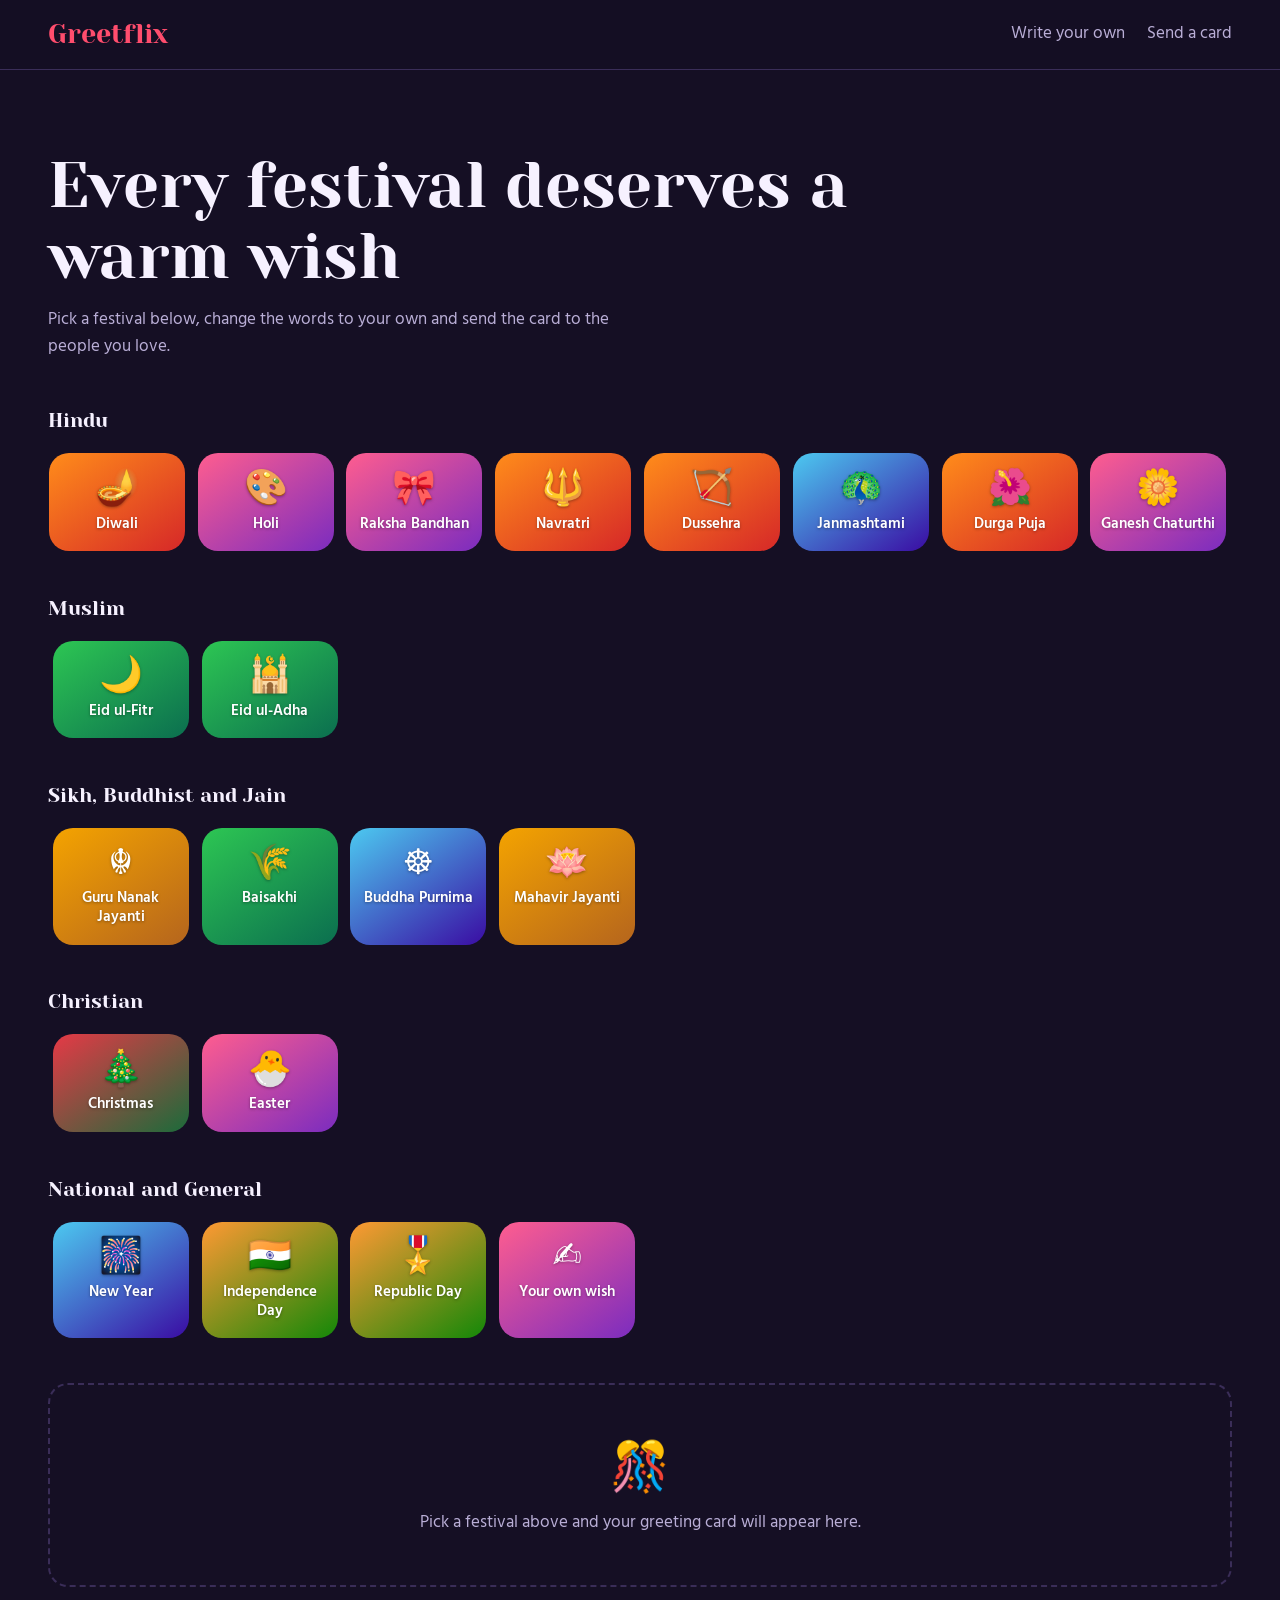
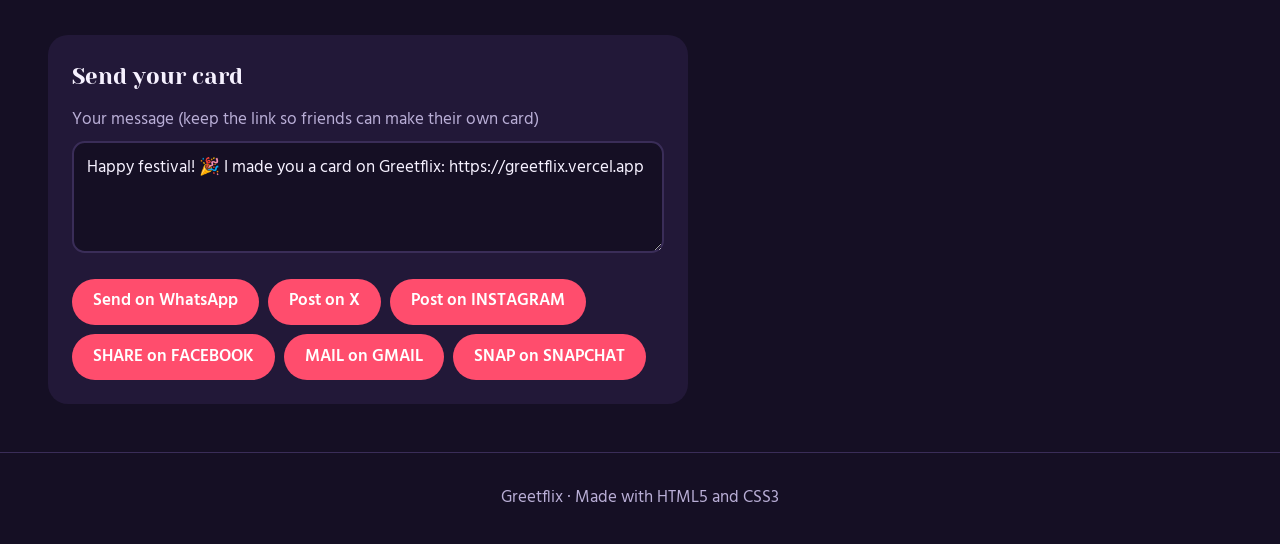
==== commit 6fc0c01e: "Add social media sharing buttons to index.html" ====
--- a/index.html
+++ b/index.html
@@ -381,6 +381,10 @@
     <div class="btns">
       <button type="submit">Send on WhatsApp</button>
       <button type="submit" formaction="https://twitter.com/intent/tweet">Post on X</button>
+      <button type="submit" formaction="https://www.instagram.com/intent/tweet">Post on INSTAGRAM</button>
+      <button type="submit" formaction="https://www.facebook.com/sharer/sharer.php">SHARE on FACEBOOK</button>
+      <button type="submit" formaction="https://mail.google.com/mail/?view=cm&fs=1">MAIL on GMAIL</button>
+      <button type="submit" formaction="https://web.snapchat.com">SNAP on SNAPCHAT</button>
     </div>
   </form>
 </main>
--- a/flix.css
+++ b/flix.css
@@ -1,5 +1,3 @@
-/* Greetflix - CSS only (Unit III): variables, flexbox, grid, pseudo-classes/elements,
-   attribute selectors, transitions, animations, media queries. No JavaScript. */
 :root{--bg:#150f24;--panel:#221838;--line:#3a2d58;--ink:#f6f1ff;--mute:#b9aed6;--paper:#fffdf8;--text:#2b2140;--red:#ff4d6d;--r:1.25rem}
 *{box-sizing:border-box;margin:0}
 html{scroll-behavior:smooth;scroll-padding-top:5rem}
@@ -10,7 +8,6 @@
 .skip{position:absolute;left:-99rem}
 .skip:focus{left:1rem;top:1rem;background:#fff;color:#000;padding:.5rem 1rem;z-index:9}
 
-/* header (flexbox) */
 .top{position:sticky;top:0;z-index:5;display:flex;justify-content:space-between;align-items:center;padding:.8rem clamp(1rem,5vw,3rem);background:rgba(21,15,36,.92);backdrop-filter:blur(8px);border-bottom:1px solid var(--line)}
 .logo{font-size:1.7rem;color:var(--red);text-decoration:none}
 .top nav{display:flex;gap:1.4rem}
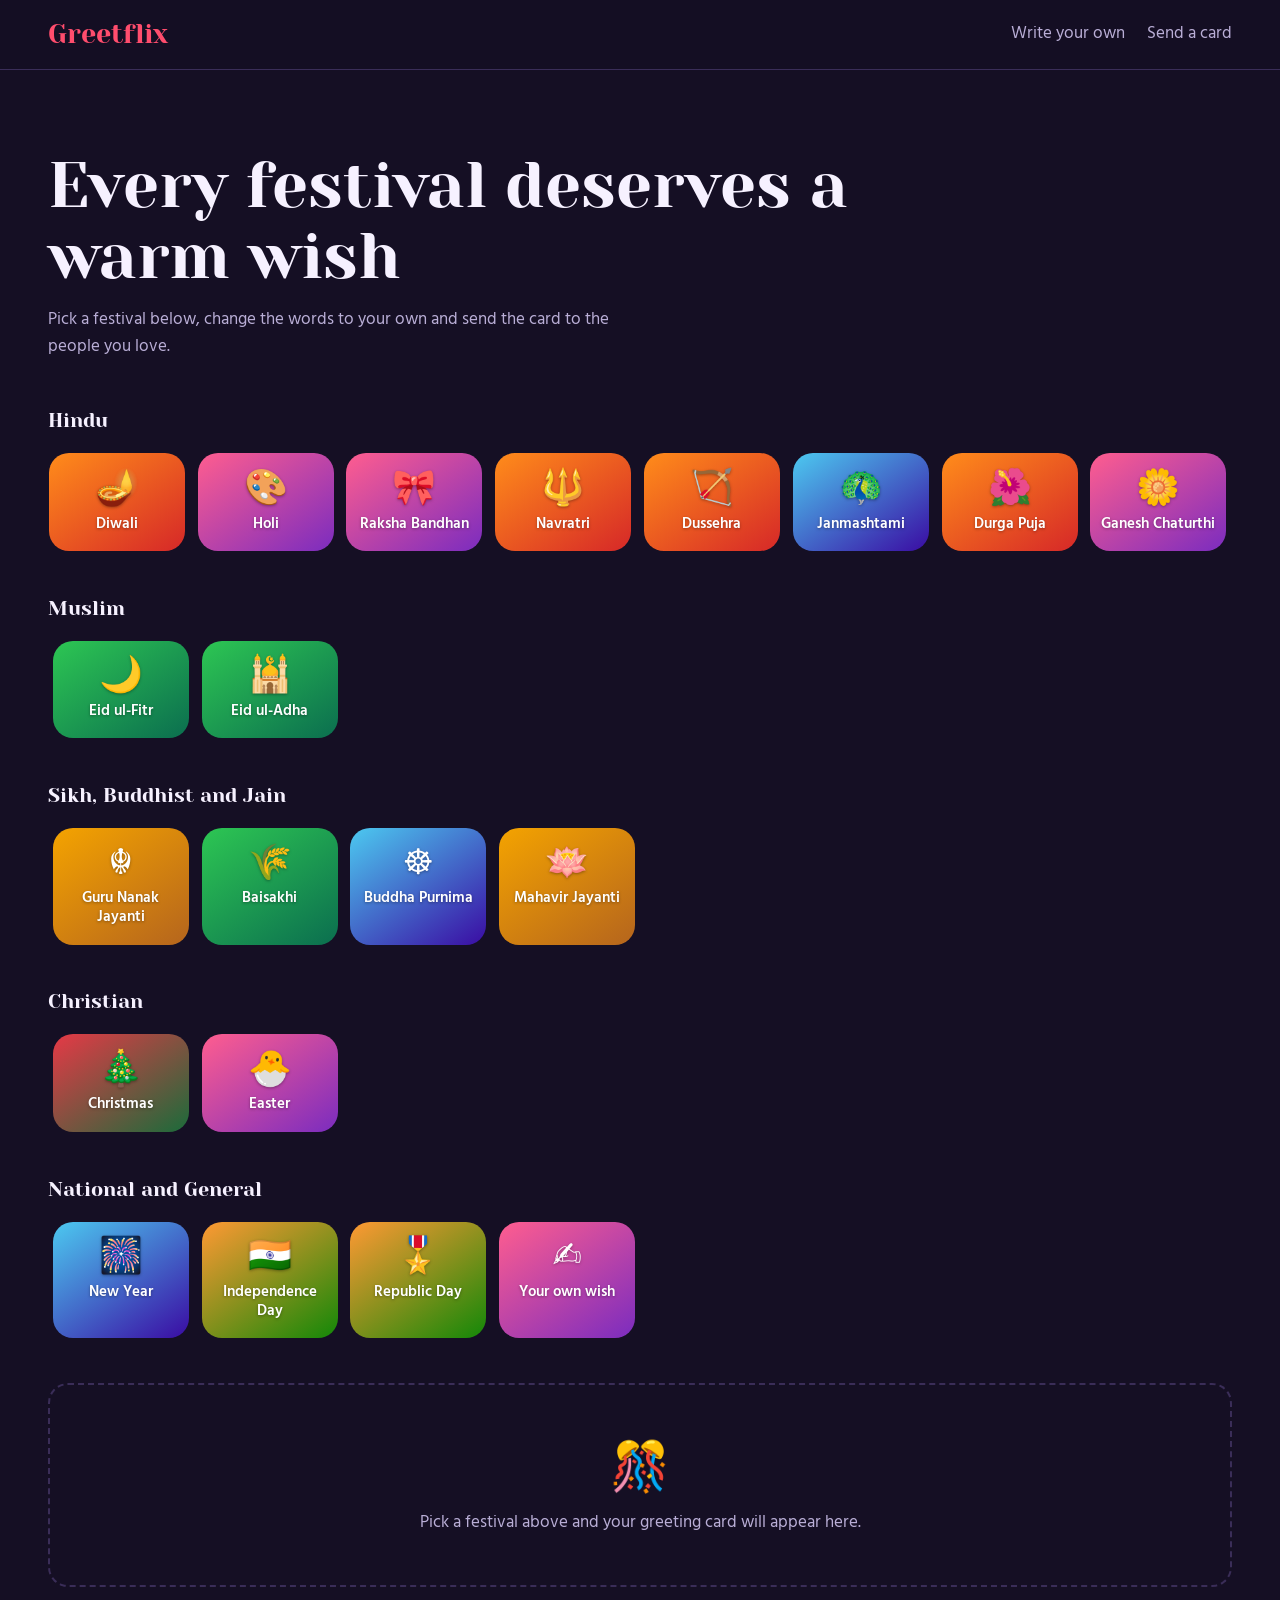
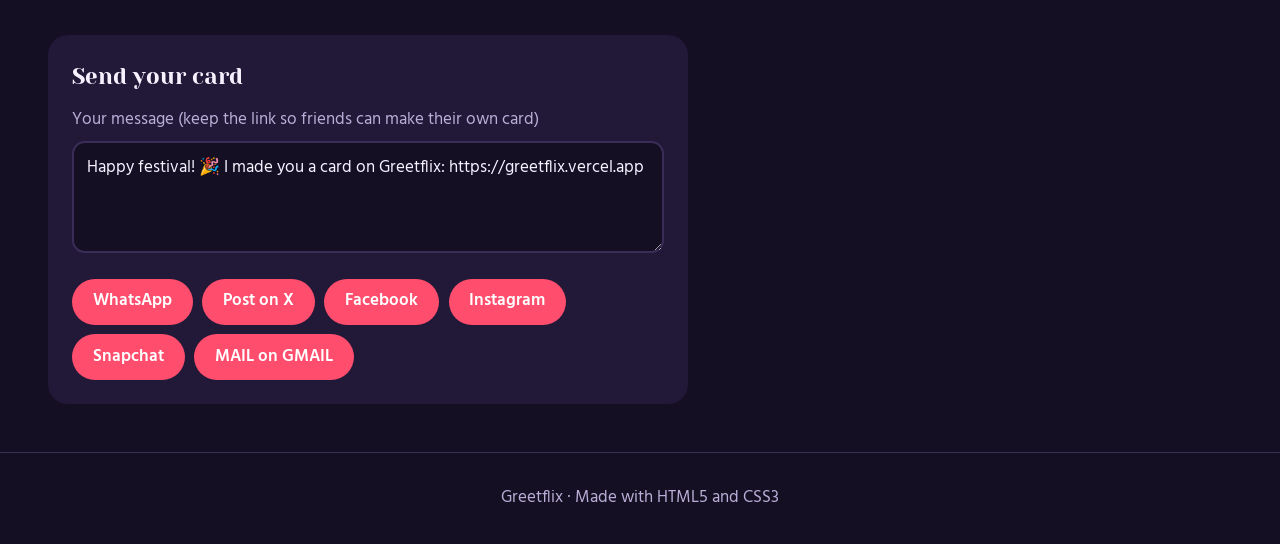
==== commit 277b107d: "Enhance greeting card sharing options Added save card links and updated button styles for sharing." ====
--- a/index.html
+++ b/index.html
@@ -4,6 +4,7 @@
 <meta charset="UTF-8">
 <meta name="viewport" content="width=device-width, initial-scale=1">
 <meta name="description" content="Pick a festival, edit the wish and share a warm greeting card with the people you love.">
+<meta name="color-scheme" content="dark">
 <meta name="theme-color" content="#150f24">
 <title>Greetflix | Festival Greeting Card Maker</title>
 <link rel="icon" href="data:image/svg+xml,%3Csvg xmlns='http://www.w3.org/2000/svg' viewBox='0 0 100 100'%3E%3Ctext y='.9em' font-size='90'%3E🎉%3C/text%3E%3C/svg%3E">
@@ -92,7 +93,7 @@
           <p>With love, Your Name</p>
         </div>
       </div>
-      <aside><h4>Your own wish</h4><p>Write any message you like. Click the text on the card to change it.</p></aside>
+      <aside><h4>Your own wish</h4><p>Write any message you like. Click the text on the card to change it.</p><a class="save" href="greetnav.html#custom">💾 Save Card</a></aside>
     </article>
 
     <article class="card fire" id="diwali">
@@ -104,7 +105,7 @@
           <p>With love, Your Name</p>
         </div>
       </div>
-      <aside><h4>Festival of Lights</h4><p>Celebrated in October or November. Homes glow with diyas and rangoli, families share sweets and pray to Goddess Lakshmi. It marks the victory of light over darkness and Lord Rama’s return to Ayodhya.</p></aside>
+      <aside><h4>Festival of Lights</h4><p>Celebrated in October or November. Homes glow with diyas and rangoli, families share sweets and pray to Goddess Lakshmi. It marks the victory of light over darkness and Lord Rama’s return to Ayodhya.</p><a class="save" href="greetnav.html#diwali">💾 Save Card</a></aside>
     </article>
 
     <article class="card bloom" id="holi">
@@ -116,7 +117,7 @@
           <p>With love, Your Name</p>
         </div>
       </div>
-      <aside><h4>Festival of Colours</h4><p>Celebrated in March. People play with colours, sing and share sweets to welcome spring. It begins with Holika Dahan, the victory of good over evil.</p></aside>
+      <aside><h4>Festival of Colours</h4><p>Celebrated in March. People play with colours, sing and share sweets to welcome spring. It begins with Holika Dahan, the victory of good over evil.</p><a class="save" href="greetnav.html#holi">💾 Save Card</a></aside>
     </article>
 
     <article class="card bloom" id="rakhi">
@@ -128,7 +129,7 @@
           <p>With love, Your Name</p>
         </div>
       </div>
-      <aside><h4>Bond of Brother and Sister</h4><p>Celebrated in August. Sisters tie a rakhi on their brothers’ wrists, and brothers promise love, care and protection.</p></aside>
+      <aside><h4>Bond of Brother and Sister</h4><p>Celebrated in August. Sisters tie a rakhi on their brothers’ wrists, and brothers promise love, care and protection.</p><a class="save" href="greetnav.html#rakhi">💾 Save Card</a></aside>
     </article>
 
     <article class="card fire" id="navratri">
@@ -140,7 +141,7 @@
           <p>With love, Your Name</p>
         </div>
       </div>
-      <aside><h4>Nine Nights of the Goddess</h4><p>Nine nights of worship of Goddess Durga, with fasting, garba and dandiya raas in the evenings.</p></aside>
+      <aside><h4>Nine Nights of the Goddess</h4><p>Nine nights of worship of Goddess Durga, with fasting, garba and dandiya raas in the evenings.</p><a class="save" href="greetnav.html#navratri">💾 Save Card</a></aside>
     </article>
 
     <article class="card fire" id="dussehra">
@@ -152,7 +153,7 @@
           <p>With love, Your Name</p>
         </div>
       </div>
-      <aside><h4>Victory of Good over Evil</h4><p>Marks Lord Rama’s victory over Ravana. Effigies of Ravana are burnt on the tenth day after Navratri.</p></aside>
+      <aside><h4>Victory of Good over Evil</h4><p>Marks Lord Rama’s victory over Ravana. Effigies of Ravana are burnt on the tenth day after Navratri.</p><a class="save" href="greetnav.html#dussehra">💾 Save Card</a></aside>
     </article>
 
     <article class="card sky" id="janmashtami">
@@ -164,7 +165,7 @@
           <p>With love, Your Name</p>
         </div>
       </div>
-      <aside><h4>Birth of Lord Krishna</h4><p>Celebrated with fasting, bhajans, midnight prayers and the dahi handi pot-breaking fun.</p></aside>
+      <aside><h4>Birth of Lord Krishna</h4><p>Celebrated with fasting, bhajans, midnight prayers and the dahi handi pot-breaking fun.</p><a class="save" href="greetnav.html#janmashtami">💾 Save Card</a></aside>
     </article>
 
     <article class="card fire" id="durga">
@@ -176,7 +177,7 @@
           <p>With love, Your Name</p>
         </div>
       </div>
-      <aside><h4>Festival of Goddess Durga</h4><p>Most popular in Bengal. Grand pandals, dhak drums, dhunuchi dance and sindoor khela over five days.</p></aside>
+      <aside><h4>Festival of Goddess Durga</h4><p>Most popular in Bengal. Grand pandals, dhak drums, dhunuchi dance and sindoor khela over five days.</p><a class="save" href="greetnav.html#durga">💾 Save Card</a></aside>
     </article>
 
     <article class="card bloom" id="ganesh">
@@ -188,7 +189,7 @@
           <p>Ganpati Bappa Morya! Your Name</p>
         </div>
       </div>
-      <aside><h4>Birthday of Lord Ganesha</h4><p>Ganesha idols are welcomed at home for a few days, offered modaks, and then immersed in water with cheers of Ganpati Bappa Morya.</p></aside>
+      <aside><h4>Birthday of Lord Ganesha</h4><p>Ganesha idols are welcomed at home for a few days, offered modaks, and then immersed in water with cheers of Ganpati Bappa Morya.</p><a class="save" href="greetnav.html#ganesh">💾 Save Card</a></aside>
     </article>
 
     <article class="card fire" id="lohri">
@@ -200,7 +201,7 @@
           <p>With love, Your Name</p>
         </div>
       </div>
-      <aside><h4>Winter Harvest Bonfire</h4><p>Celebrated in mid-January, mainly in Punjab. People dance bhangra around a bonfire and offer peanuts, rewri and popcorn.</p></aside>
+      <aside><h4>Winter Harvest Bonfire</h4><p>Celebrated in mid-January, mainly in Punjab. People dance bhangra around a bonfire and offer peanuts, rewri and popcorn.</p><a class="save" href="greetnav.html#lohri">💾 Save Card</a></aside>
     </article>
 
     <article class="card leaf" id="pongal">
@@ -212,7 +213,7 @@
           <p>With love, Your Name</p>
         </div>
       </div>
-      <aside><h4>Tamil Harvest Festival</h4><p>A four-day festival in January. Fresh rice is cooked until the pot overflows, to thank the Sun God and the farmers.</p></aside>
+      <aside><h4>Tamil Harvest Festival</h4><p>A four-day festival in January. Fresh rice is cooked until the pot overflows, to thank the Sun God and the farmers.</p><a class="save" href="greetnav.html#pongal">💾 Save Card</a></aside>
     </article>
 
     <article class="card bloom" id="onam">
@@ -224,7 +225,7 @@
           <p>With love, Your Name</p>
         </div>
       </div>
-      <aside><h4>Harvest Festival of Kerala</h4><p>Celebrated with pookalam flower carpets, the grand sadya feast, boat races and folk dances.</p></aside>
+      <aside><h4>Harvest Festival of Kerala</h4><p>Celebrated with pookalam flower carpets, the grand sadya feast, boat races and folk dances.</p><a class="save" href="greetnav.html#onam">💾 Save Card</a></aside>
     </article>
 
     <article class="card gold" id="chhath">
@@ -236,7 +237,7 @@
           <p>With love, Your Name</p>
         </div>
       </div>
-      <aside><h4>Worship of the Sun God</h4><p>A four-day festival celebrated in October or November, mainly in Bihar, Jharkhand and eastern Uttar Pradesh. Devotees fast and offer arghya to the setting and rising sun at rivers and ponds, thanking Surya Dev and Chhathi Maiya.</p></aside>
+      <aside><h4>Worship of the Sun God</h4><p>A four-day festival celebrated in October or November, mainly in Bihar, Jharkhand and eastern Uttar Pradesh. Devotees fast and offer arghya to the setting and rising sun at rivers and ponds, thanking Surya Dev and Chhathi Maiya.</p><a class="save" href="greetnav.html#chhath">💾 Save Card</a></aside>
     </article>
 
     <article class="card leaf" id="eidfitr">
@@ -248,7 +249,7 @@
           <p>With love, Your Name</p>
         </div>
       </div>
-      <aside><h4>Festival of Breaking the Fast</h4><p>Marks the end of Ramadan. People offer special prayers, wear new clothes, share sheer khurma and give charity to the needy.</p></aside>
+      <aside><h4>Festival of Breaking the Fast</h4><p>Marks the end of Ramadan. People offer special prayers, wear new clothes, share sheer khurma and give charity to the needy.</p><a class="save" href="greetnav.html#eidfitr">💾 Save Card</a></aside>
     </article>
 
     <article class="card leaf" id="eidadha">
@@ -260,7 +261,7 @@
           <p>With love, Your Name</p>
         </div>
       </div>
-      <aside><h4>Festival of Sacrifice</h4><p>Remembers Prophet Ibrahim’s devotion to Allah. Meat is shared with family, friends and the poor.</p></aside>
+      <aside><h4>Festival of Sacrifice</h4><p>Remembers Prophet Ibrahim’s devotion to Allah. Meat is shared with family, friends and the poor.</p><a class="save" href="greetnav.html#eidadha">💾 Save Card</a></aside>
     </article>
 
     <article class="card gold" id="gurpurab">
@@ -272,7 +273,7 @@
           <p>Waheguru Ji Ka Khalsa. Your Name</p>
         </div>
       </div>
-      <aside><h4>Birth of Guru Nanak Dev Ji</h4><p>Celebrated with prabhat pheris, kirtan and langar at gurdwaras. It remembers the teachings of honest work, sharing and equality.</p></aside>
+      <aside><h4>Birth of Guru Nanak Dev Ji</h4><p>Celebrated with prabhat pheris, kirtan and langar at gurdwaras. It remembers the teachings of honest work, sharing and equality.</p><a class="save" href="greetnav.html#gurpurab">💾 Save Card</a></aside>
     </article>
 
     <article class="card leaf" id="baisakhi">
@@ -284,7 +285,7 @@
           <p>With love, Your Name</p>
         </div>
       </div>
-      <aside><h4>Sikh New Year and Harvest</h4><p>Celebrated on 13 or 14 April. It marks the harvest and the founding of the Khalsa in 1699, with bhangra, fairs and gurdwara visits.</p></aside>
+      <aside><h4>Sikh New Year and Harvest</h4><p>Celebrated on 13 or 14 April. It marks the harvest and the founding of the Khalsa in 1699, with bhangra, fairs and gurdwara visits.</p><a class="save" href="greetnav.html#baisakhi">💾 Save Card</a></aside>
     </article>
 
     <article class="card sky" id="buddha">
@@ -296,7 +297,7 @@
           <p>With love, Your Name</p>
         </div>
       </div>
-      <aside><h4>Birth of Gautama Buddha</h4><p>Celebrated on the full moon of Vaishakha with meditation, prayers and acts of kindness.</p></aside>
+      <aside><h4>Birth of Gautama Buddha</h4><p>Celebrated on the full moon of Vaishakha with meditation, prayers and acts of kindness.</p><a class="save" href="greetnav.html#buddha">💾 Save Card</a></aside>
     </article>
 
     <article class="card gold" id="mahavir">
@@ -308,7 +309,7 @@
           <p>With love, Your Name</p>
         </div>
       </div>
-      <aside><h4>Birth of Lord Mahavir</h4><p>A Jain festival of processions and prayers, remembering the teachings of ahimsa (non-violence) and truth.</p></aside>
+      <aside><h4>Birth of Lord Mahavir</h4><p>A Jain festival of processions and prayers, remembering the teachings of ahimsa (non-violence) and truth.</p><a class="save" href="greetnav.html#mahavir">💾 Save Card</a></aside>
     </article>
 
     <article class="card xmas" id="christmas">
@@ -320,7 +321,7 @@
           <p>With love, Your Name</p>
         </div>
       </div>
-      <aside><h4>Birth of Jesus Christ</h4><p>Celebrated on 25 December with church services, carols, the Christmas tree, gifts and a family feast.</p></aside>
+      <aside><h4>Birth of Jesus Christ</h4><p>Celebrated on 25 December with church services, carols, the Christmas tree, gifts and a family feast.</p><a class="save" href="greetnav.html#christmas">💾 Save Card</a></aside>
     </article>
 
     <article class="card bloom" id="easter">
@@ -332,7 +333,7 @@
           <p>With love, Your Name</p>
         </div>
       </div>
-      <aside><h4>Resurrection of Jesus</h4><p>Celebrated after Good Friday with church services, Easter eggs and family gatherings. It is a symbol of hope and new life.</p></aside>
+      <aside><h4>Resurrection of Jesus</h4><p>Celebrated after Good Friday with church services, Easter eggs and family gatherings. It is a symbol of hope and new life.</p><a class="save" href="greetnav.html#easter">💾 Save Card</a></aside>
     </article>
 
     <article class="card sky" id="newyear">
@@ -344,7 +345,7 @@
           <p>With love, Your Name</p>
         </div>
       </div>
-      <aside><h4>First Day of the Year</h4><p>Celebrated on 1 January with countdowns, fireworks, parties and fresh resolutions.</p></aside>
+      <aside><h4>First Day of the Year</h4><p>Celebrated on 1 January with countdowns, fireworks, parties and fresh resolutions.</p><a class="save" href="greetnav.html#newyear">💾 Save Card</a></aside>
     </article>
 
     <article class="card flag" id="independence">
@@ -356,7 +357,7 @@
           <p>With love, Your Name</p>
         </div>
       </div>
-      <aside><h4>15 August 1947</h4><p>The day India became free from British rule. The Prime Minister hoists the flag at the Red Fort and the nation sings with pride.</p></aside>
+      <aside><h4>15 August 1947</h4><p>The day India became free from British rule. The Prime Minister hoists the flag at the Red Fort and the nation sings with pride.</p><a class="save" href="greetnav.html#independence">💾 Save Card</a></aside>
     </article>
 
     <article class="card flag" id="republic">
@@ -368,7 +369,7 @@
           <p>With love, Your Name</p>
         </div>
       </div>
-      <aside><h4>26 January 1950</h4><p>The day the Constitution of India came into effect. Celebrated with a grand parade on Kartavya Path in Delhi.</p></aside>
+      <aside><h4>26 January 1950</h4><p>The day the Constitution of India came into effect. Celebrated with a grand parade on Kartavya Path in Delhi.</p><a class="save" href="greetnav.html#republic">💾 Save Card</a></aside>
     </article>
 
     <p class="hint"><span>🎊</span>Pick a festival above and your greeting card will appear here.</p>
@@ -379,12 +380,12 @@
     <label for="wish">Your message (keep the link so friends can make their own card)</label>
     <textarea id="wish" name="text" required maxlength="280">Happy festival! 🎉 I made you a card on Greetflix: https://greetflix.vercel.app</textarea>
     <div class="btns">
-      <button type="submit">Send on WhatsApp</button>
-      <button type="submit" formaction="https://twitter.com/intent/tweet">Post on X</button>
-      <button type="submit" formaction="https://www.instagram.com/intent/tweet">Post on INSTAGRAM</button>
-      <button type="submit" formaction="https://www.facebook.com/sharer/sharer.php">SHARE on FACEBOOK</button>
+      <button type="submit" class="btn-wa">WhatsApp</button>
+      <button type="submit" class="btn-x" formaction="https://twitter.com/intent/tweet">Post on X</button>
+      <button type="submit" class="btn-fb" name="u" value="https://greetflix.vercel.app" formaction="https://www.facebook.com/sharer/sharer.php">Facebook</button>
+      <button type="submit" class="btn-ig" formaction="https://www.instagram.com/direct/inbox/">Instagram</button>
+      <button type="submit" class="btn-sc" name="attachmentUrl" value="https://greetflix.vercel.app" formaction="https://www.snapchat.com/scan">Snapchat</button>
       <button type="submit" formaction="https://mail.google.com/mail/?view=cm&fs=1">MAIL on GMAIL</button>
-      <button type="submit" formaction="https://web.snapchat.com">SNAP on SNAPCHAT</button>
     </div>
   </form>
 </main>
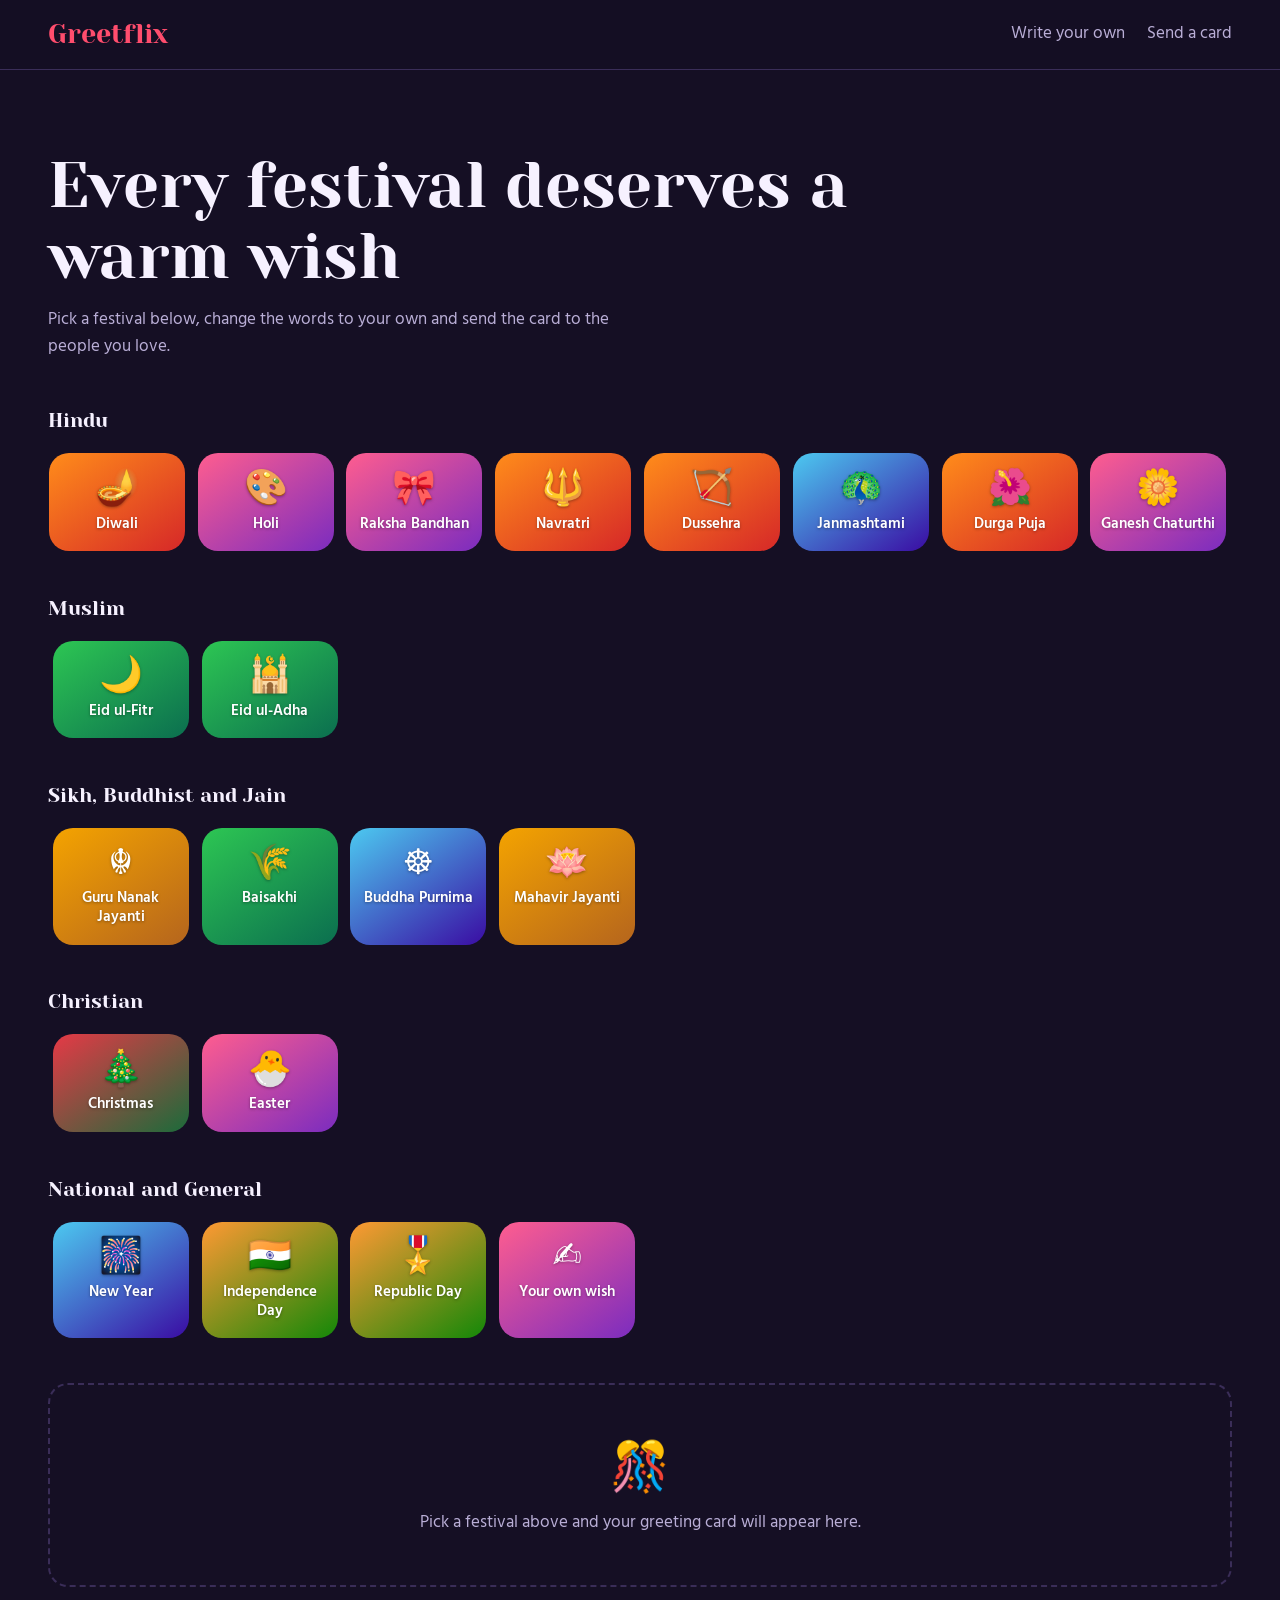
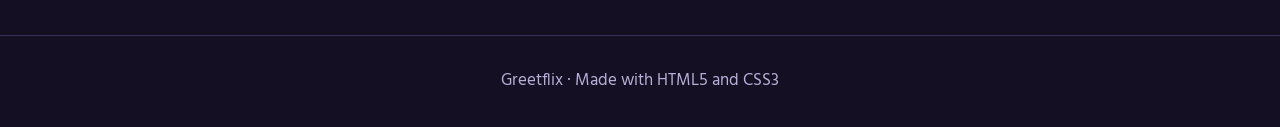
==== commit c40cfae2: "Comment out share form in index.html" ====
--- a/index.html
+++ b/index.html
@@ -375,7 +375,7 @@
     <p class="hint"><span>🎊</span>Pick a festival above and your greeting card will appear here.</p>
   </section>
 
-  <form class="share" id="share" action="https://wa.me/" method="get" target="_blank">
+  <!-- <form class="share" id="share" action="https://wa.me/" method="get" target="_blank">
     <h2>Send your card</h2>
     <label for="wish">Your message (keep the link so friends can make their own card)</label>
     <textarea id="wish" name="text" required maxlength="280">Happy festival! 🎉 I made you a card on Greetflix: https://greetflix.vercel.app</textarea>
@@ -385,7 +385,7 @@
       <button type="submit" class="btn-fb" name="u" value="https://greetflix.vercel.app" formaction="https://www.facebook.com/sharer/sharer.php">Facebook</button>
       <button type="submit" class="btn-ig" formaction="https://www.instagram.com/direct/inbox/">Instagram</button>
       <button type="submit" class="btn-sc" name="attachmentUrl" value="https://greetflix.vercel.app" formaction="https://www.snapchat.com/scan">Snapchat</button>
-      <button type="submit" formaction="https://mail.google.com/mail/?view=cm&fs=1">MAIL on GMAIL</button>
+      <button type="submit" formaction="https://mail.google.com/mail/?view=cm&fs=1">MAIL on GMAIL</button> -->
     </div>
   </form>
 </main>
--- a/flix.css
+++ b/flix.css
@@ -1,3 +1,4 @@
+:root{color-scheme:dark;scrollbar-color:#3a2d58 #000}
 :root{--bg:#150f24;--panel:#221838;--line:#3a2d58;--ink:#f6f1ff;--mute:#b9aed6;--paper:#fffdf8;--text:#2b2140;--red:#ff4d6d;--r:1.25rem}
 *{box-sizing:border-box;margin:0}
 html{scroll-behavior:smooth;scroll-padding-top:5rem}
@@ -55,7 +56,7 @@
 .card aside{padding:1.5rem;background:var(--panel);border-radius:var(--r)}
 .card aside h4{font-size:1.25rem;color:var(--a)}
 .card aside p{margin-top:.5rem;color:var(--mute)}
-.card aside::after{content:"Tip: click the message to edit it, then press Ctrl+P and choose Save as PDF.";display:block;margin-top:1rem;padding-top:.8rem;border-top:1px solid var(--line);font-size:.85rem;color:var(--mute)}
+.card aside::after{content:"Tip: press Save Card, edit the message, then share it or press Ctrl+P and choose Save as PDF.";display:block;margin-top:1rem;padding-top:.8rem;border-top:1px solid var(--line);font-size:.85rem;color:var(--mute)}
 
 /* placeholder is a later sibling, so it hides once any card is targeted */
 .card:target ~ .hint{display:none}
@@ -75,7 +76,7 @@
 button:hover{filter:brightness(1.15);transform:translateY(-2px)}
 button:focus-visible{outline:3px solid #fff}
 
-.foot{padding:2rem 1rem;text-align:center;color:var(--mute);border-top:1px solid var(--line)}
+.foot,.saved-page>footer{padding:2rem 1rem;text-align:center;color:var(--mute);border-top:1px solid var(--line)}
 
 /* responsive */
 @media (max-width:48rem){
@@ -93,3 +94,46 @@
   .card:target{display:block}
   .paper{box-shadow:none;border:3px solid var(--a)}
 }
+
+/* Save button */
+.save{display:inline-block;margin-top:1rem;padding:.6rem 1.3rem;font-weight:600;color:#fff;text-decoration:none;text-shadow:0 1px 3px rgba(0,0,0,.4);background:linear-gradient(135deg,var(--a),var(--b));border-radius:2rem;transition:transform .2s,filter .2s}
+.save:hover,.save:focus-visible{transform:translateY(-2px);filter:brightness(1.15);outline:2px solid #fff}
+
+/* social buttons (index + greetnav) */
+.btn-wa{background:#25d366;color:#06361b}
+.btn-x{background:#000;box-shadow:inset 0 0 0 1px #555}
+.btn-fb{background:#1877f2}
+.btn-ig{background:linear-gradient(45deg,#f09433,#dc2743,#bc1888)}
+.btn-sc{background:#fffc00;color:#000}
+.btn-ms{background:#0a7cff}
+
+/* saved-card page (greetnav.html): only the card named in the URL (:target) is shown */
+.saved-page>nav{position:sticky;top:0;z-index:5;display:flex;justify-content:space-between;align-items:center;flex-wrap:wrap;gap:.5rem 1rem;padding:.8rem clamp(1rem,5vw,3rem);background:rgba(21,15,36,.92);backdrop-filter:blur(8px);border-bottom:1px solid var(--line)}
+.brand strong{font:1.6rem "Yeseva One",Georgia,serif;color:var(--red)}
+.brand span{display:block;font-size:.8rem;color:var(--mute)}
+.nav-links{display:flex;gap:1.4rem}
+.nav-links a{text-decoration:none;color:var(--mute);transition:color .2s}
+.nav-links a:hover,.nav-links a:focus-visible{color:#fff}
+.saved-page>header{max-width:56rem;padding:clamp(2rem,6vw,4rem) clamp(1rem,5vw,3rem) 1rem}
+.saved-page>header h1{font-size:clamp(2rem,5vw,3.2rem);line-height:1.1}
+.saved-page>header p{max-width:36rem;margin-top:.8rem;color:var(--mute)}
+.saved-page main{max-width:46rem}
+.saved-page form{display:none;scroll-margin-top:5rem}
+.saved-page form:target{display:block;animation:pop .5s ease-out}
+.saved-page main:not(:has(:target)) form:first-of-type{display:block}
+.face{position:relative;overflow:hidden;padding:1.5rem;background:var(--paper);border-radius:var(--r);box-shadow:0 0 0 .35rem var(--c),0 1.5rem 3rem -.5rem var(--c)}
+.face textarea{display:block;min-height:17rem;padding:2.8rem 1rem 1rem;font:1.25rem/1.6 "Yeseva One",Georgia,serif;text-align:center;color:var(--text);background:transparent;border:0;resize:none}
+.face textarea:focus{outline:2px dashed var(--c);outline-offset:-.4rem;box-shadow:none}
+.deco{position:absolute;top:.7rem;font-size:1.7rem}
+.d1{left:1rem}.d3{right:1rem}
+.d2{left:50%;margin-left:-.8rem;animation:float 3s ease-in-out infinite}
+.about,.share-section{margin-top:1.2rem;padding:1.2rem 1.5rem;background:var(--panel);border-radius:var(--r)}
+.about{color:var(--mute)}
+.about strong{font:1.2rem "Yeseva One",Georgia,serif;color:var(--ink)}
+.share-title{display:block;margin-bottom:.8rem;color:var(--mute)}
+.share-buttons{display:flex;flex-wrap:wrap;gap:.6rem}
+
+@media print{
+  .saved-page>nav,.saved-page>header,.about,.share-section,.saved-page>footer{display:none}
+  .face{box-shadow:none;border:3px solid var(--c)}
+}
